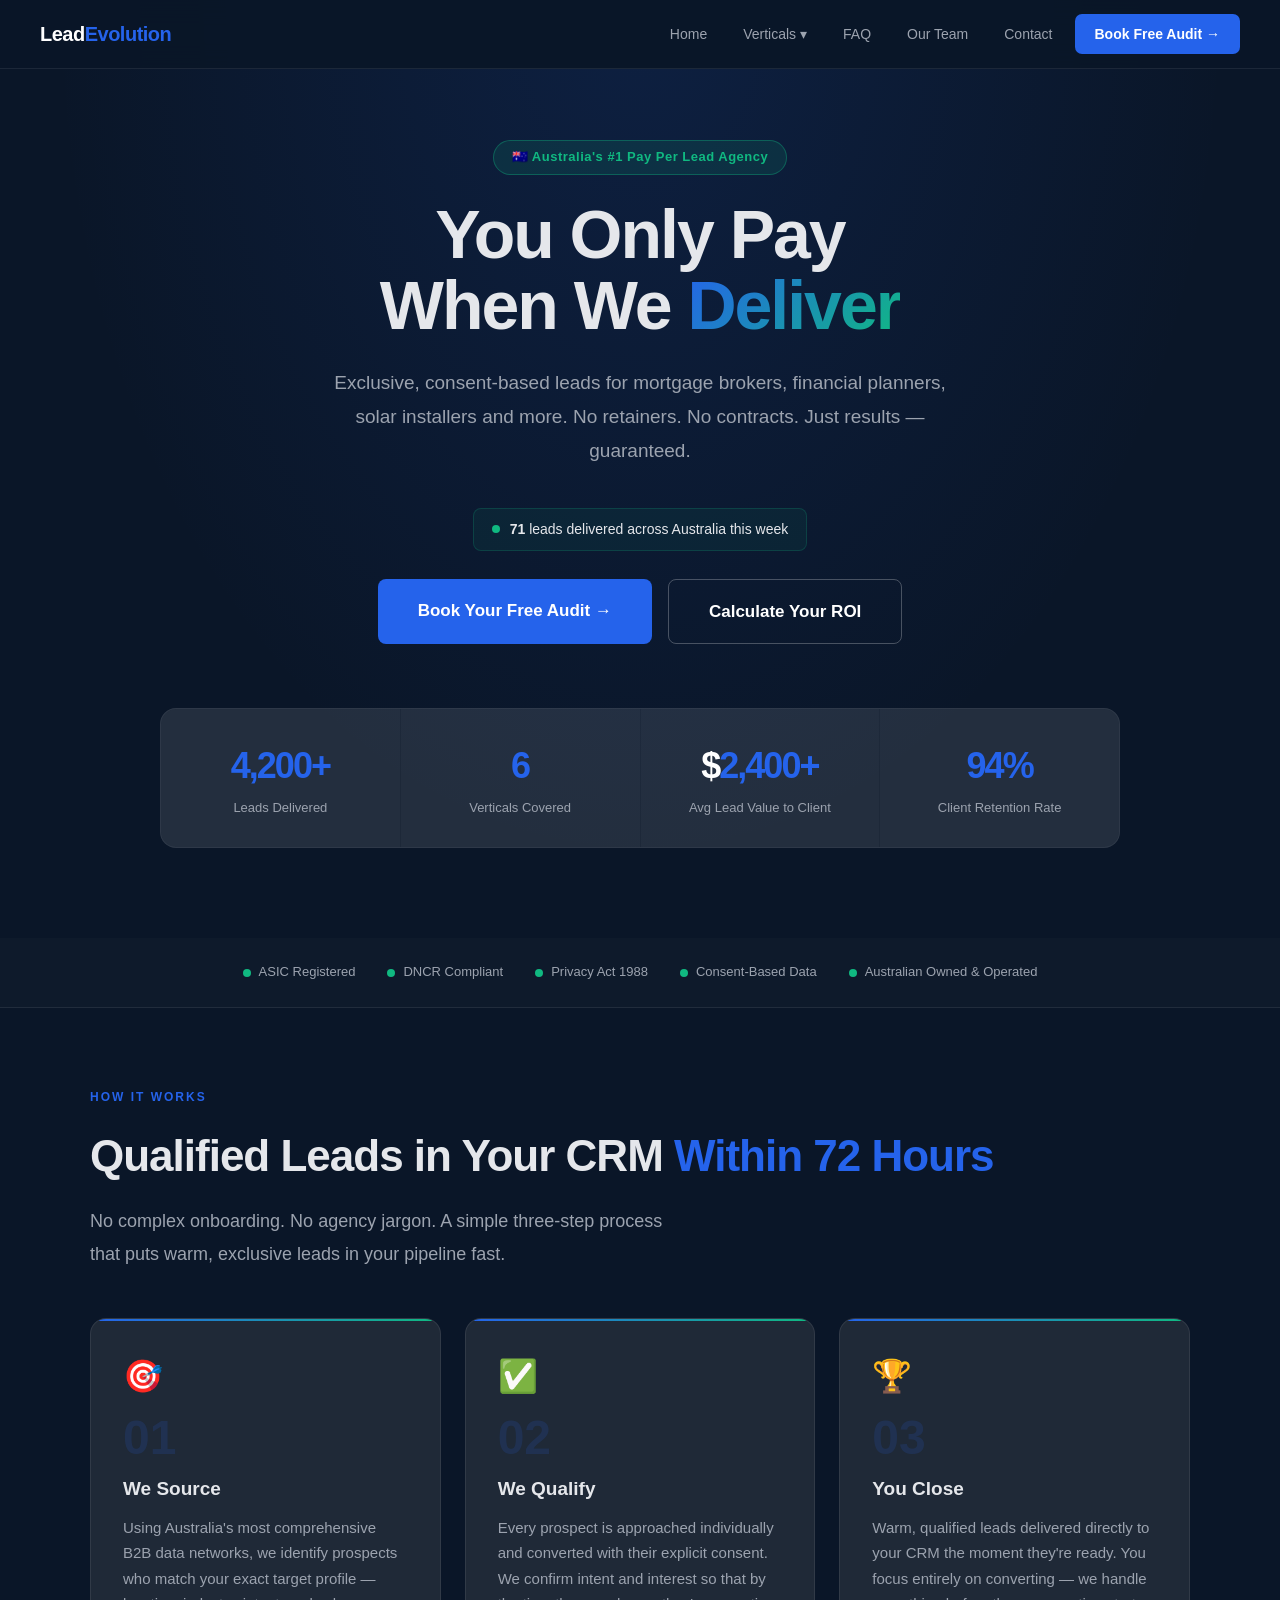
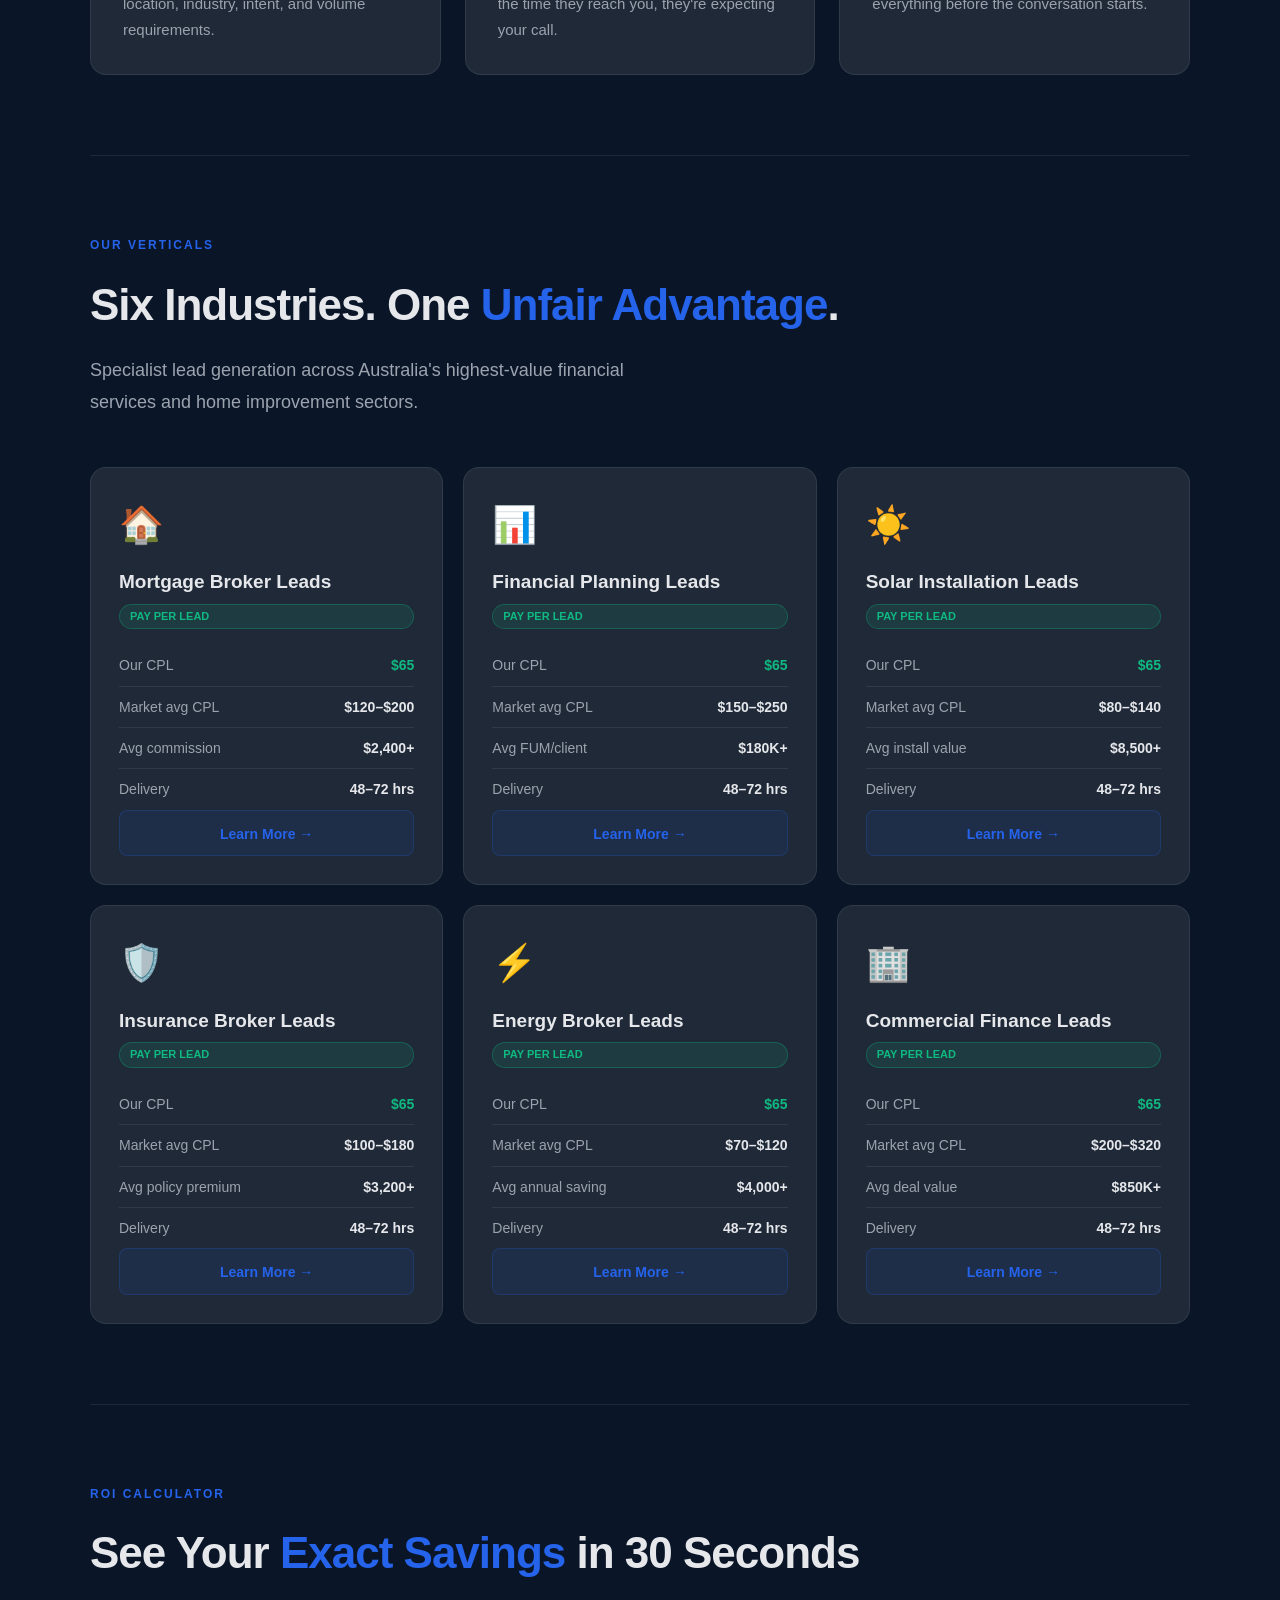
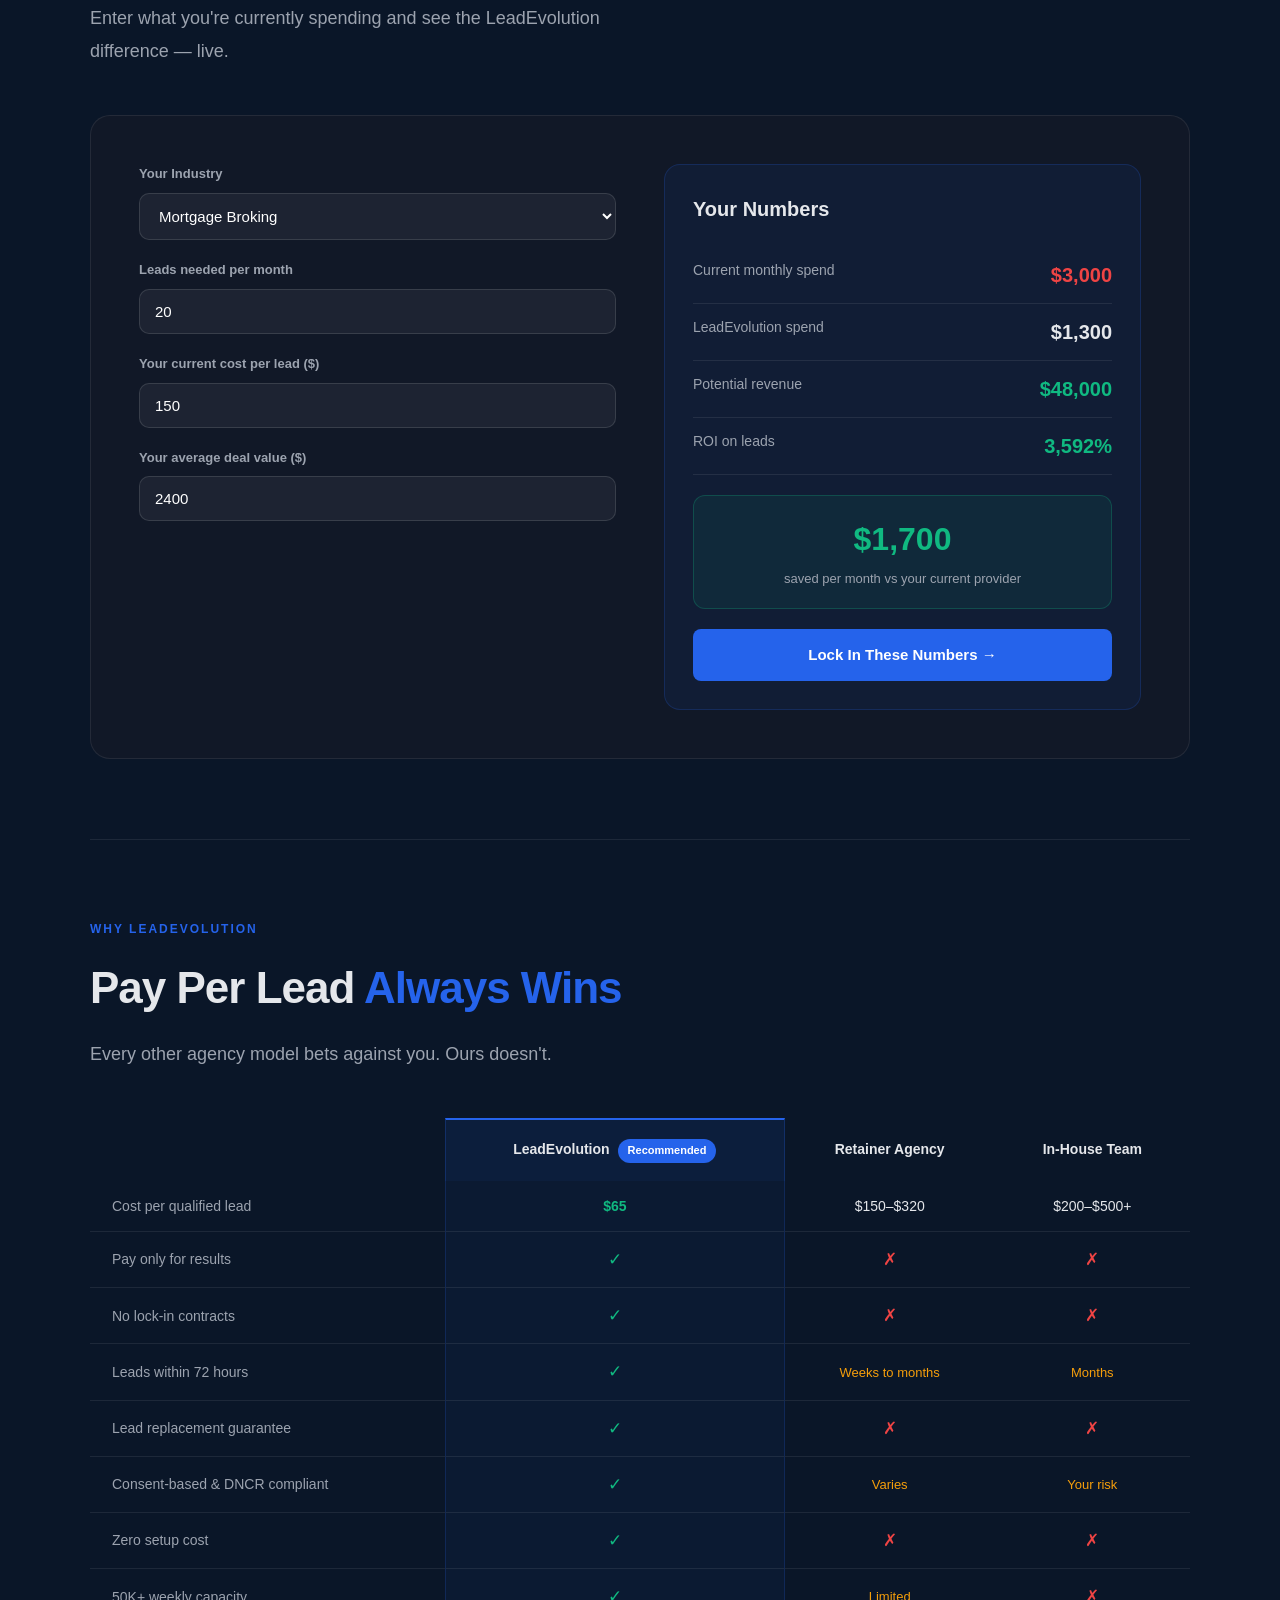
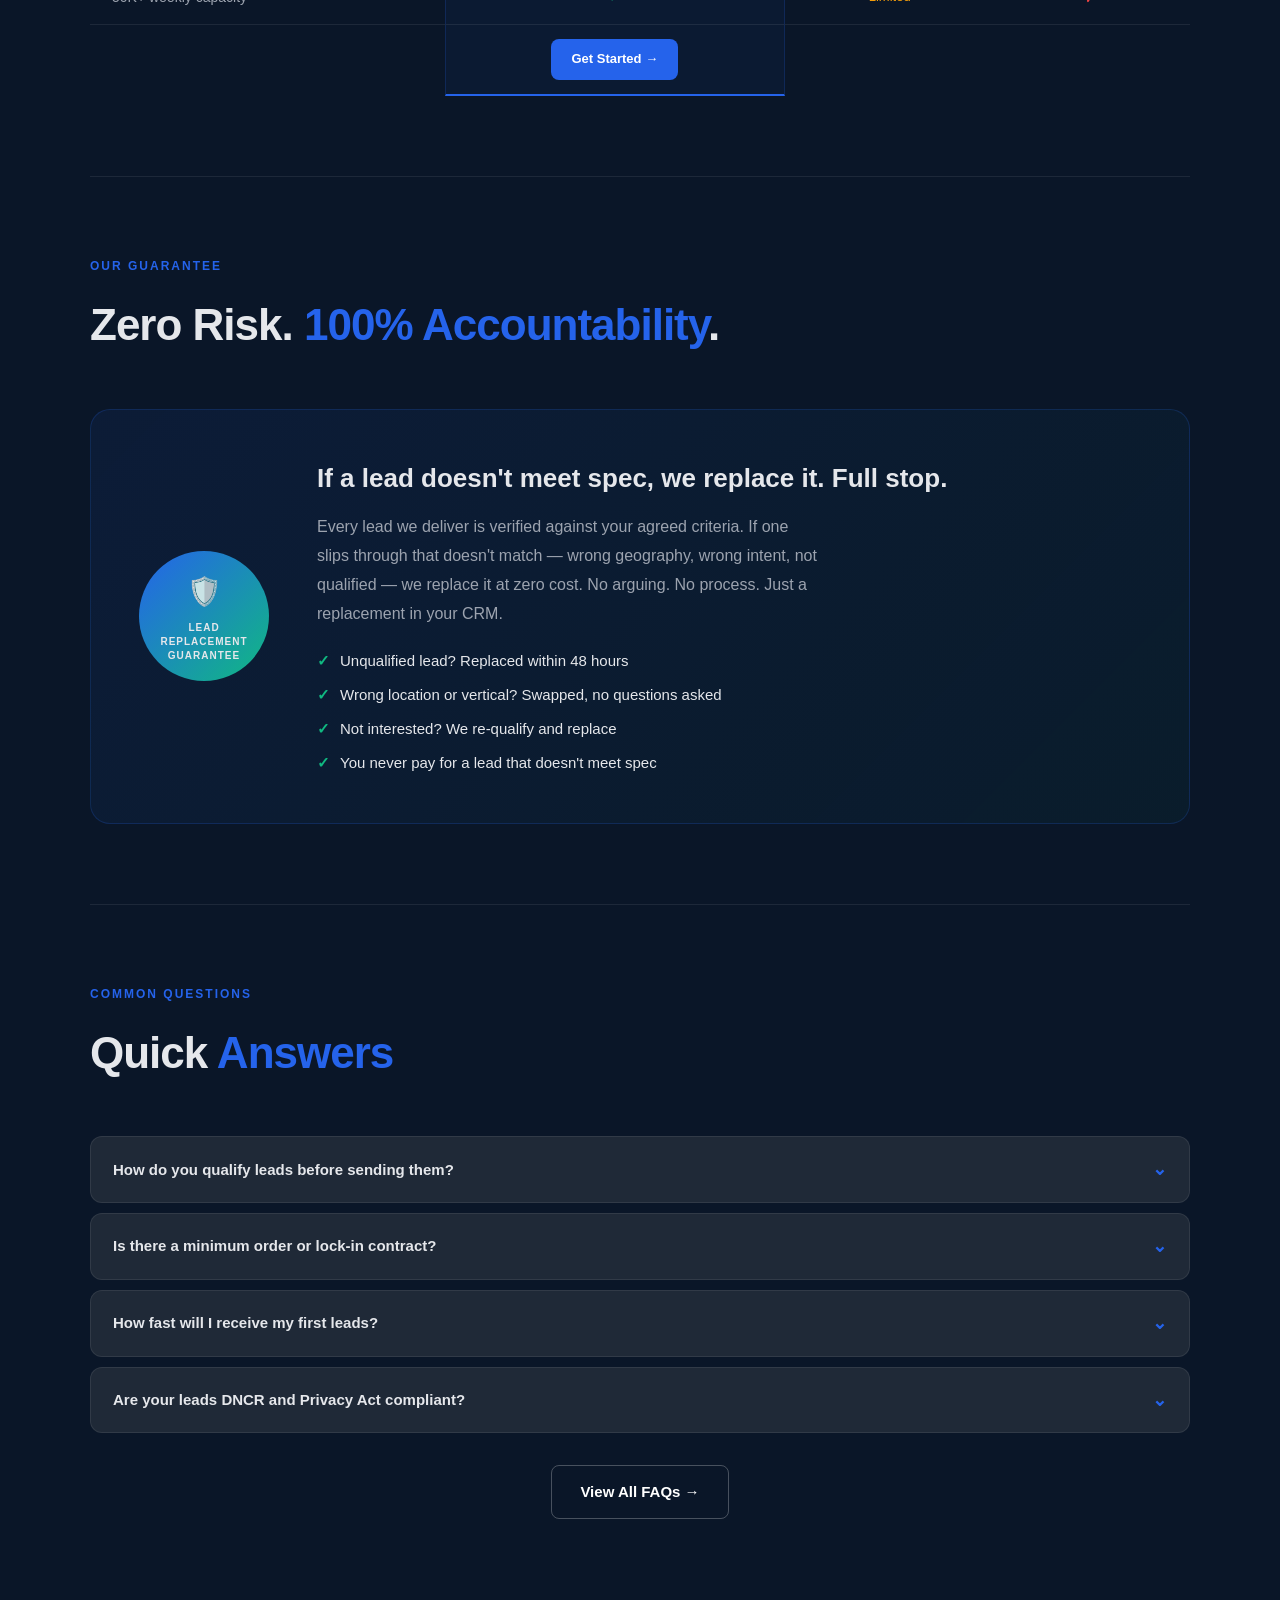
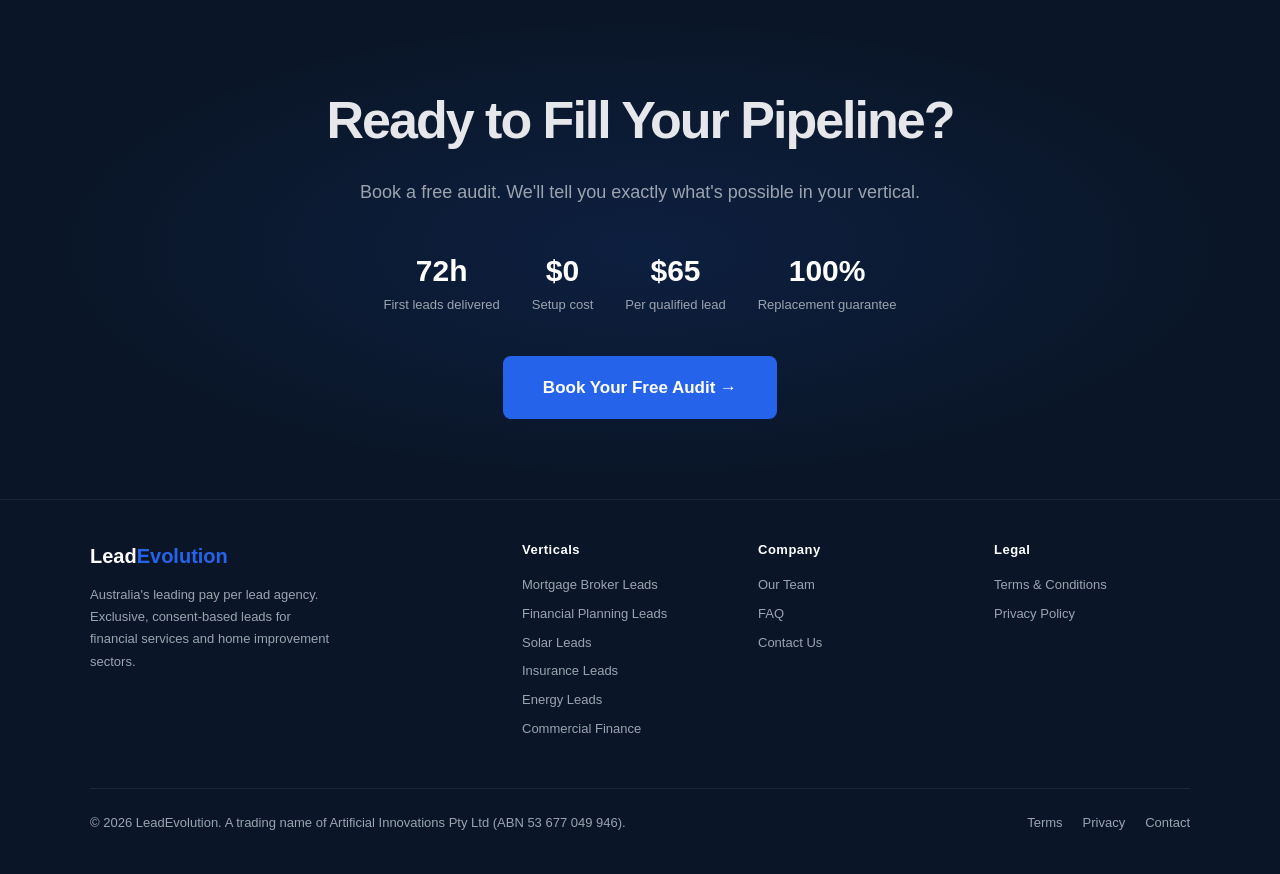
==== index.html @ 330cf231 "LeadEvolution V3 — multi-page SEO site with verticals, FAQ, team, contact" ====
<!DOCTYPE html>
<html lang="en">
<head>
<meta charset="UTF-8"><meta name="viewport" content="width=device-width,initial-scale=1">
<title>LeadEvolution | Australia's #1 Pay Per Lead Agency | Qualified Leads for Brokers & Advisers</title>
<meta name="description" content="LeadEvolution delivers exclusive, consent-based leads for mortgage brokers, financial planners, solar installers, insurance brokers and more. Pay per lead. No contracts. Australian owned.">
<link rel="stylesheet" href="styles.css">
</head>
<body>
<nav>
  <div class="nav-inner">
    <a href="index.html" class="nav-logo">Lead<span>Evolution</span></a>
    <div class="nav-links">
      <a href="index.html" class="nav-link">Home</a>
      <div class="dropdown">
        <span class="nav-link">Verticals ▾</span>
        <div class="dropdown-menu">
          <a href="verticals/mortgage-broker-leads.html" class="dropdown-item">🏠 Mortgage Broker Leads</a>
          <a href="verticals/financial-planning-leads.html" class="dropdown-item">📊 Financial Planning Leads</a>
          <a href="verticals/solar-leads.html" class="dropdown-item">☀️ Solar Installation Leads</a>
          <a href="verticals/insurance-leads.html" class="dropdown-item">🛡️ Insurance Broker Leads</a>
          <a href="verticals/energy-leads.html" class="dropdown-item">⚡ Energy Broker Leads</a>
          <a href="verticals/commercial-finance-leads.html" class="dropdown-item">🏢 Commercial Finance Leads</a>
        </div>
      </div>
      <a href="faq.html" class="nav-link">FAQ</a>
      <a href="team.html" class="nav-link">Our Team</a>
      <a href="contact.html" class="nav-link">Contact</a>
      <a href="https://calendly.com/jordan-leadevolution/30min" target="_blank" class="nav-link nav-cta">Book Free Audit →</a>
    </div>
    <div class="hamburger" id="hamburger"><span></span><span></span><span></span></div>
  </div>
</nav>
<div class="mobile-menu" id="mobile-menu">
  <a href="index.html" class="mobile-link">Home</a>
  <a href="verticals/mortgage-broker-leads.html" class="mobile-link">🏠 Mortgage Broker Leads</a>
  <a href="verticals/financial-planning-leads.html" class="mobile-link">📊 Financial Planning Leads</a>
  <a href="verticals/solar-leads.html" class="mobile-link">☀️ Solar Leads</a>
  <a href="verticals/insurance-leads.html" class="mobile-link">🛡️ Insurance Leads</a>
  <a href="verticals/energy-leads.html" class="mobile-link">⚡ Energy Leads</a>
  <a href="verticals/commercial-finance-leads.html" class="mobile-link">🏢 Commercial Finance Leads</a>
  <a href="faq.html" class="mobile-link">FAQ</a>
  <a href="team.html" class="mobile-link">Our Team</a>
  <a href="contact.html" class="mobile-link">Contact</a>
  <a href="https://calendly.com/jordan-leadevolution/30min" target="_blank" class="mobile-cta">Book Free Audit →</a>
</div>

<!-- HERO -->
<section class="hero">
  <div class="hero-badge">🇦🇺 Australia's #1 Pay Per Lead Agency</div>
  <h1 class="fade-up d1">You Only Pay<br>When We <em>Deliver</em></h1>
  <p class="hero-sub fade-up d2">Exclusive, consent-based leads for mortgage brokers, financial planners, solar installers and more. No retainers. No contracts. Just results — guaranteed.</p>
  <div class="ticker fade-up d3"><span class="live-dot"></span><span><strong id="ticker-n">47</strong> leads delivered across Australia this week</span></div>
  <div class="hero-btns fade-up d3">
    <a href="https://calendly.com/jordan-leadevolution/30min" target="_blank" class="btn btn-primary btn-lg">Book Your Free Audit →</a>
    <a href="#calculator" class="btn btn-outline btn-lg">Calculate Your ROI</a>
  </div>
  <div class="stats-grid fade-up d4">
    <div class="stat"><span class="stat-n"><span id="c1">0</span></span><div class="stat-l">Leads Delivered</div></div>
    <div class="stat"><span class="stat-n"><span id="c2">0</span></span><div class="stat-l">Verticals Covered</div></div>
    <div class="stat"><span class="stat-n">$<span id="c3">0</span></span><div class="stat-l">Avg Lead Value to Client</div></div>
    <div class="stat"><span class="stat-n"><span id="c4">0</span></span><div class="stat-l">Client Retention Rate</div></div>
  </div>
</section>

<!-- TRUST -->
<div class="trust">
  <div class="trust-inner">
    <div class="badge"><span class="dot"></span>ASIC Registered</div>
    <div class="badge"><span class="dot"></span>DNCR Compliant</div>
    <div class="badge"><span class="dot"></span>Privacy Act 1988</div>
    <div class="badge"><span class="dot"></span>Consent-Based Data</div>
    <div class="badge"><span class="dot"></span>Australian Owned & Operated</div>
  </div>
</div>

<!-- HOW IT WORKS -->
<div class="section">
  <div class="section-inner">
    <div class="section-label">How It Works</div>
    <h2>Qualified Leads in Your CRM <em>Within 72 Hours</em></h2>
    <p class="lead">No complex onboarding. No agency jargon. A simple three-step process that puts warm, exclusive leads in your pipeline fast.</p>
    <div class="steps">
      <div class="step"><div class="step-icon">🎯</div><div class="step-num">01</div><h3>We Source</h3><p>Using Australia's most comprehensive B2B data networks, we identify prospects who match your exact target profile — location, industry, intent, and volume requirements.</p></div>
      <div class="step"><div class="step-icon">✅</div><div class="step-num">02</div><h3>We Qualify</h3><p>Every prospect is approached individually and converted with their explicit consent. We confirm intent and interest so that by the time they reach you, they're expecting your call.</p></div>
      <div class="step"><div class="step-icon">🏆</div><div class="step-num">03</div><h3>You Close</h3><p>Warm, qualified leads delivered directly to your CRM the moment they're ready. You focus entirely on converting — we handle everything before the conversation starts.</p></div>
    </div>
  </div>
</div>

<div class="divider"></div>

<!-- VERTICALS -->
<div class="section">
  <div class="section-inner">
    <div class="section-label">Our Verticals</div>
    <h2>Six Industries. One <em>Unfair Advantage</em>.</h2>
    <p class="lead">Specialist lead generation across Australia's highest-value financial services and home improvement sectors.</p>
    <div class="vertical-grid">
      <div class="vert-card">
        <div class="vert-icon">🏠</div>
        <h3>Mortgage Broker Leads</h3>
        <span class="ppl">PAY PER LEAD</span>
        <div class="vert-stat"><span class="lbl">Our CPL</span><span class="val g">$65</span></div>
        <div class="vert-stat"><span class="lbl">Market avg CPL</span><span class="val">$120–$200</span></div>
        <div class="vert-stat"><span class="lbl">Avg commission</span><span class="val">$2,400+</span></div>
        <div class="vert-stat"><span class="lbl">Delivery</span><span class="val">48–72 hrs</span></div>
        <a href="verticals/mortgage-broker-leads.html" class="vert-link">Learn More →</a>
      </div>
      <div class="vert-card">
        <div class="vert-icon">📊</div>
        <h3>Financial Planning Leads</h3>
        <span class="ppl">PAY PER LEAD</span>
        <div class="vert-stat"><span class="lbl">Our CPL</span><span class="val g">$65</span></div>
        <div class="vert-stat"><span class="lbl">Market avg CPL</span><span class="val">$150–$250</span></div>
        <div class="vert-stat"><span class="lbl">Avg FUM/client</span><span class="val">$180K+</span></div>
        <div class="vert-stat"><span class="lbl">Delivery</span><span class="val">48–72 hrs</span></div>
        <a href="verticals/financial-planning-leads.html" class="vert-link">Learn More →</a>
      </div>
      <div class="vert-card">
        <div class="vert-icon">☀️</div>
        <h3>Solar Installation Leads</h3>
        <span class="ppl">PAY PER LEAD</span>
        <div class="vert-stat"><span class="lbl">Our CPL</span><span class="val g">$65</span></div>
        <div class="vert-stat"><span class="lbl">Market avg CPL</span><span class="val">$80–$140</span></div>
        <div class="vert-stat"><span class="lbl">Avg install value</span><span class="val">$8,500+</span></div>
        <div class="vert-stat"><span class="lbl">Delivery</span><span class="val">48–72 hrs</span></div>
        <a href="verticals/solar-leads.html" class="vert-link">Learn More →</a>
      </div>
      <div class="vert-card">
        <div class="vert-icon">🛡️</div>
        <h3>Insurance Broker Leads</h3>
        <span class="ppl">PAY PER LEAD</span>
        <div class="vert-stat"><span class="lbl">Our CPL</span><span class="val g">$65</span></div>
        <div class="vert-stat"><span class="lbl">Market avg CPL</span><span class="val">$100–$180</span></div>
        <div class="vert-stat"><span class="lbl">Avg policy premium</span><span class="val">$3,200+</span></div>
        <div class="vert-stat"><span class="lbl">Delivery</span><span class="val">48–72 hrs</span></div>
        <a href="verticals/insurance-leads.html" class="vert-link">Learn More →</a>
      </div>
      <div class="vert-card">
        <div class="vert-icon">⚡</div>
        <h3>Energy Broker Leads</h3>
        <span class="ppl">PAY PER LEAD</span>
        <div class="vert-stat"><span class="lbl">Our CPL</span><span class="val g">$65</span></div>
        <div class="vert-stat"><span class="lbl">Market avg CPL</span><span class="val">$70–$120</span></div>
        <div class="vert-stat"><span class="lbl">Avg annual saving</span><span class="val">$4,000+</span></div>
        <div class="vert-stat"><span class="lbl">Delivery</span><span class="val">48–72 hrs</span></div>
        <a href="verticals/energy-leads.html" class="vert-link">Learn More →</a>
      </div>
      <div class="vert-card">
        <div class="vert-icon">🏢</div>
        <h3>Commercial Finance Leads</h3>
        <span class="ppl">PAY PER LEAD</span>
        <div class="vert-stat"><span class="lbl">Our CPL</span><span class="val g">$65</span></div>
        <div class="vert-stat"><span class="lbl">Market avg CPL</span><span class="val">$200–$320</span></div>
        <div class="vert-stat"><span class="lbl">Avg deal value</span><span class="val">$850K+</span></div>
        <div class="vert-stat"><span class="lbl">Delivery</span><span class="val">48–72 hrs</span></div>
        <a href="verticals/commercial-finance-leads.html" class="vert-link">Learn More →</a>
      </div>
    </div>
  </div>
</div>

<div class="divider"></div>

<!-- ROI CALCULATOR -->
<div class="section" id="calculator">
  <div class="section-inner">
    <div class="section-label">ROI Calculator</div>
    <h2>See Your <em>Exact Savings</em> in 30 Seconds</h2>
    <p class="lead">Enter what you're currently spending and see the LeadEvolution difference — live.</p>
    <div class="calc-box">
      <div class="calc-grid">
        <div>
          <label class="calc-label">Your Industry</label>
          <select class="calc-select" id="ci">
            <option value="mortgage">Mortgage Broking</option>
            <option value="financial">Financial Planning</option>
            <option value="solar">Solar Installation</option>
            <option value="insurance">Insurance</option>
            <option value="energy">Energy</option>
            <option value="commercial">Commercial Finance</option>
          </select>
          <label class="calc-label">Leads needed per month</label>
          <input class="calc-input" type="number" id="cl" value="20" min="1">
          <label class="calc-label">Your current cost per lead ($)</label>
          <input class="calc-input" type="number" id="cc" value="150" min="1">
          <label class="calc-label">Your average deal value ($)</label>
          <input class="calc-input" type="number" id="cd" value="2400" min="1">
        </div>
        <div class="calc-result-box">
          <h3>Your Numbers</h3>
          <div class="r-row"><span class="r-lbl">Current monthly spend</span><span class="r-val r" id="rc">$3,000</span></div>
          <div class="r-row"><span class="r-lbl">LeadEvolution spend</span><span class="r-val" id="rl">$1,300</span></div>
          <div class="r-row"><span class="r-lbl">Potential revenue</span><span class="r-val g" id="rr">$48,000</span></div>
          <div class="r-row"><span class="r-lbl">ROI on leads</span><span class="r-val g" id="roi">3,592%</span></div>
          <div class="save-box"><span class="save-num" id="rs">$1,700</span><div class="save-lbl">saved per month vs your current provider</div></div>
          <a href="https://calendly.com/jordan-leadevolution/30min" target="_blank" class="btn btn-primary" style="display:block;text-align:center;margin-top:20px">Lock In These Numbers →</a>
        </div>
      </div>
    </div>
  </div>
</div>

<div class="divider"></div>

<!-- COMPARISON -->
<div class="section">
  <div class="section-inner">
    <div class="section-label">Why LeadEvolution</div>
    <h2>Pay Per Lead <em>Always Wins</em></h2>
    <p class="lead">Every other agency model bets against you. Ours doesn't.</p>
    <div class="comp-wrap">
      <table class="comp-table">
        <thead>
          <tr>
            <th></th>
            <th class="hi">LeadEvolution<span class="rec">Recommended</span></th>
            <th>Retainer Agency</th>
            <th>In-House Team</th>
          </tr>
        </thead>
        <tbody>
          <tr><td>Cost per qualified lead</td><td class="hi"><strong style="color:var(--green)">$65</strong></td><td>$150–$320</td><td>$200–$500+</td></tr>
          <tr><td>Pay only for results</td><td class="hi"><span class="ck">✓</span></td><td><span class="cx">✗</span></td><td><span class="cx">✗</span></td></tr>
          <tr><td>No lock-in contracts</td><td class="hi"><span class="ck">✓</span></td><td><span class="cx">✗</span></td><td><span class="cx">✗</span></td></tr>
          <tr><td>Leads within 72 hours</td><td class="hi"><span class="ck">✓</span></td><td><span class="cp">Weeks to months</span></td><td><span class="cp">Months</span></td></tr>
          <tr><td>Lead replacement guarantee</td><td class="hi"><span class="ck">✓</span></td><td><span class="cx">✗</span></td><td><span class="cx">✗</span></td></tr>
          <tr><td>Consent-based & DNCR compliant</td><td class="hi"><span class="ck">✓</span></td><td><span class="cp">Varies</span></td><td><span class="cp">Your risk</span></td></tr>
          <tr><td>Zero setup cost</td><td class="hi"><span class="ck">✓</span></td><td><span class="cx">✗</span></td><td><span class="cx">✗</span></td></tr>
          <tr><td>50K+ weekly capacity</td><td class="hi"><span class="ck">✓</span></td><td><span class="cp">Limited</span></td><td><span class="cx">✗</span></td></tr>
          <tr><td></td><td class="hi"><a href="https://calendly.com/jordan-leadevolution/30min" target="_blank" class="btn btn-primary" style="font-size:13px;padding:10px 20px">Get Started →</a></td><td></td><td></td></tr>
        </tbody>
      </table>
    </div>
  </div>
</div>

<div class="divider"></div>

<!-- GUARANTEE -->
<div class="section">
  <div class="section-inner">
    <div class="section-label">Our Guarantee</div>
    <h2>Zero Risk. <em>100% Accountability</em>.</h2>
    <div class="guarantee-box">
      <div class="seal"><div class="seal-icon">🛡️</div><div class="seal-text">Lead Replacement Guarantee</div></div>
      <div class="guarantee-content">
        <h3>If a lead doesn't meet spec, we replace it. Full stop.</h3>
        <p>Every lead we deliver is verified against your agreed criteria. If one slips through that doesn't match — wrong geography, wrong intent, not qualified — we replace it at zero cost. No arguing. No process. Just a replacement in your CRM.</p>
        <div class="g-points">
          <div class="g-point">Unqualified lead? Replaced within 48 hours</div>
          <div class="g-point">Wrong location or vertical? Swapped, no questions asked</div>
          <div class="g-point">Not interested? We re-qualify and replace</div>
          <div class="g-point">You never pay for a lead that doesn't meet spec</div>
        </div>
      </div>
    </div>
  </div>
</div>

<div class="divider"></div>

<!-- FAQ (teaser) -->
<div class="section">
  <div class="section-inner">
    <div class="section-label">Common Questions</div>
    <h2>Quick <em>Answers</em></h2>
    <div class="faq-list">
      <div class="faq-item"><div class="faq-q">How do you qualify leads before sending them?<span class="chevron">⌄</span></div><div class="faq-a"><p>Every lead is sourced from targeted data lists and converted with their explicit consent. We confirm interest and intent through a qualification process — so by the time a lead reaches you, they're expecting contact from a specialist in your field.</p></div></div>
      <div class="faq-item"><div class="faq-q">Is there a minimum order or lock-in contract?<span class="chevron">⌄</span></div><div class="faq-a"><p>No contracts, no lock-ins, no minimum commitments. You buy leads as you need them. Most clients start with a batch of 10–20 to validate quality, then scale up.</p></div></div>
      <div class="faq-item"><div class="faq-q">How fast will I receive my first leads?<span class="chevron">⌄</span></div><div class="faq-a"><p>Typically 48–72 hours after onboarding. Once your criteria are confirmed, leads start flowing immediately — no long runway.</p></div></div>
      <div class="faq-item"><div class="faq-q">Are your leads DNCR and Privacy Act compliant?<span class="chevron">⌄</span></div><div class="faq-a"><p>Yes. We operate under a DNCR Type B licence and all data is handled in compliance with the Privacy Act 1988. All leads are consent-based — prospects have explicitly agreed to be contacted.</p></div></div>
    </div>
    <div style="text-align:center;margin-top:32px"><a href="faq.html" class="btn btn-outline">View All FAQs →</a></div>
  </div>
</div>

<!-- FINAL CTA -->
<div class="final-cta">
  <h2>Ready to Fill Your Pipeline?</h2>
  <p>Book a free audit. We'll tell you exactly what's possible in your vertical.</p>
  <div class="mini-stats">
    <div class="mini-stat"><span class="n">72h</span><div class="l">First leads delivered</div></div>
    <div class="mini-stat"><span class="n">$0</span><div class="l">Setup cost</div></div>
    <div class="mini-stat"><span class="n">$65</span><div class="l">Per qualified lead</div></div>
    <div class="mini-stat"><span class="n">100%</span><div class="l">Replacement guarantee</div></div>
  </div>
  <a href="https://calendly.com/jordan-leadevolution/30min" target="_blank" class="btn btn-primary btn-lg">Book Your Free Audit →</a>
</div>

<footer>
  <div class="footer-inner">
    <div class="footer-top">
      <div><div class="footer-logo">Lead<span>Evolution</span></div><p class="footer-desc">Australia's leading pay per lead agency. Exclusive, consent-based leads for financial services and home improvement sectors.</p></div>
      <div class="footer-col"><h4>Verticals</h4><a href="verticals/mortgage-broker-leads.html">Mortgage Broker Leads</a><a href="verticals/financial-planning-leads.html">Financial Planning Leads</a><a href="verticals/solar-leads.html">Solar Leads</a><a href="verticals/insurance-leads.html">Insurance Leads</a><a href="verticals/energy-leads.html">Energy Leads</a><a href="verticals/commercial-finance-leads.html">Commercial Finance</a></div>
      <div class="footer-col"><h4>Company</h4><a href="team.html">Our Team</a><a href="faq.html">FAQ</a><a href="contact.html">Contact Us</a></div>
      <div class="footer-col"><h4>Legal</h4><a href="terms.html">Terms & Conditions</a><a href="privacy.html">Privacy Policy</a></div>
    </div>
    <div class="footer-bottom">
      <p>© 2026 LeadEvolution. A trading name of Artificial Innovations Pty Ltd (ABN 53 677 049 946).</p>
      <div class="footer-links"><a href="terms.html">Terms</a><a href="privacy.html">Privacy</a><a href="contact.html">Contact</a></div>
    </div>
  </div>
</footer>
<script src="main.js"></script>
</body>
</html>
---- styles.css ----
:root {
  --navy: #0A1628;
  --blue: #2563EB;
  --blue-dark: #1d4ed8;
  --cream: #F2EFE9;
  --green: #10B981;
  --gold: #F59E0B;
  --dark2: #111827;
  --dark3: #1F2937;
  --text: #E5E7EB;
  --muted: #9CA3AF;
  --border: rgba(255,255,255,0.08);
}
*{margin:0;padding:0;box-sizing:border-box}
html{scroll-behavior:smooth}
body{background:var(--navy);color:var(--text);font-family:-apple-system,BlinkMacSystemFont,'Segoe UI',sans-serif;line-height:1.6}
a{color:inherit;text-decoration:none}
img{max-width:100%}

/* NAV */
nav{position:fixed;top:0;left:0;right:0;z-index:1000;background:rgba(10,22,40,0.96);backdrop-filter:blur(12px);border-bottom:1px solid var(--border);padding:0 32px}
.nav-inner{max-width:1200px;margin:0 auto;display:flex;align-items:center;justify-content:space-between;height:68px}
.nav-logo{font-weight:900;font-size:20px;letter-spacing:-0.5px;color:white}
.nav-logo span{color:var(--blue)}
.nav-links{display:flex;align-items:center;gap:8px}
.nav-link{padding:8px 14px;font-size:14px;font-weight:500;color:var(--muted);border-radius:6px;transition:all 0.2s;cursor:pointer;background:none;border:none;position:relative}
.nav-link:hover{color:white;background:rgba(255,255,255,0.05)}
.dropdown{position:relative}
.dropdown-menu{display:none;position:absolute;top:100%;left:0;background:var(--dark2);border:1px solid var(--border);border-radius:12px;padding:8px;min-width:220px;box-shadow:0 20px 40px rgba(0,0,0,0.4)}
.dropdown:hover .dropdown-menu{display:block}
.dropdown-item{display:block;padding:10px 14px;font-size:14px;color:var(--muted);border-radius:8px;transition:all 0.2s;white-space:nowrap}
.dropdown-item:hover{color:white;background:rgba(255,255,255,0.05)}
.nav-cta{background:var(--blue);color:white!important;padding:9px 20px!important;border-radius:7px;font-weight:600!important;transition:all 0.2s}
.nav-cta:hover{background:var(--blue-dark)!important;transform:translateY(-1px)}
.hamburger{display:none;flex-direction:column;gap:5px;cursor:pointer;padding:8px}
.hamburger span{width:22px;height:2px;background:white;border-radius:2px;transition:all 0.3s}
.mobile-menu{display:none;position:fixed;top:68px;left:0;right:0;background:var(--dark2);border-bottom:1px solid var(--border);padding:16px;z-index:999}
.mobile-menu.open{display:block}
.mobile-link{display:block;padding:12px 16px;font-size:15px;color:var(--muted);border-radius:8px;transition:all 0.2s}
.mobile-link:hover{color:white;background:rgba(255,255,255,0.05)}
.mobile-cta{display:block;margin:12px 0 0;background:var(--blue);color:white;text-align:center;padding:13px;border-radius:8px;font-weight:700}

/* BUTTONS */
.btn{display:inline-block;padding:14px 28px;border-radius:8px;font-weight:700;font-size:15px;cursor:pointer;border:none;transition:all 0.2s;text-align:center}
.btn-primary{background:var(--blue);color:white}
.btn-primary:hover{background:var(--blue-dark);transform:translateY(-2px);box-shadow:0 8px 24px rgba(37,99,235,0.4)}
.btn-outline{background:transparent;color:white;border:1px solid rgba(255,255,255,0.25)}
.btn-outline:hover{border-color:rgba(255,255,255,0.5);background:rgba(255,255,255,0.05)}
.btn-lg{padding:18px 40px;font-size:17px}

/* HERO */
.hero{padding:140px 24px 90px;text-align:center;background:radial-gradient(ellipse at top,rgba(37,99,235,0.13) 0%,transparent 65%)}
.hero-badge{display:inline-block;background:rgba(16,185,129,0.12);border:1px solid rgba(16,185,129,0.35);color:var(--green);padding:6px 18px;border-radius:999px;font-size:13px;font-weight:600;margin-bottom:24px;letter-spacing:.5px}
.hero h1{font-size:clamp(36px,6vw,68px);font-weight:900;line-height:1.05;margin-bottom:24px;letter-spacing:-2px}
.hero h1 em{font-style:normal;background:linear-gradient(135deg,#2563EB,#10B981);-webkit-background-clip:text;-webkit-text-fill-color:transparent}
.hero-sub{font-size:clamp(16px,2vw,19px);color:var(--muted);max-width:620px;margin:0 auto 40px;line-height:1.8}
.hero-btns{display:flex;gap:16px;justify-content:center;flex-wrap:wrap;margin-bottom:64px}

/* STATS */
.stats-grid{display:grid;grid-template-columns:repeat(4,1fr);gap:1px;background:var(--border);border-radius:16px;overflow:hidden;border:1px solid var(--border);max-width:960px;margin:0 auto}
.stat{background:rgba(255,255,255,0.03);padding:28px 20px;text-align:center}
.stat-n{font-size:36px;font-weight:900;color:white;letter-spacing:-2px;display:block}
.stat-n span{color:var(--blue)}
.stat-l{font-size:13px;color:var(--muted);margin-top:4px}

/* TRUST */
.trust{padding:24px 24px;border-bottom:1px solid var(--border);background:rgba(255,255,255,0.015)}
.trust-inner{max-width:1100px;margin:0 auto;display:flex;gap:32px;justify-content:center;flex-wrap:wrap;align-items:center}
.badge{display:flex;align-items:center;gap:8px;color:var(--muted);font-size:13px;font-weight:500}
.dot{width:8px;height:8px;background:var(--green);border-radius:50%;flex-shrink:0}

/* SECTIONS */
.section{padding:80px 24px}
.section-inner{max-width:1100px;margin:0 auto}
.section-label{color:var(--blue);font-size:12px;font-weight:700;letter-spacing:2px;text-transform:uppercase;margin-bottom:14px}
.section h2{font-size:clamp(28px,4vw,44px);font-weight:800;letter-spacing:-1px;margin-bottom:14px}
.section h2 em{font-style:normal;color:var(--blue)}
.section .lead{color:var(--muted);font-size:18px;max-width:580px;line-height:1.8}
.divider{height:1px;background:var(--border);max-width:1100px;margin:0 auto}

/* CARDS */
.card-grid{display:grid;gap:20px;margin-top:48px}
.card-grid-2{grid-template-columns:repeat(2,1fr)}
.card-grid-3{grid-template-columns:repeat(3,1fr)}
.card{background:var(--dark3);border:1px solid var(--border);border-radius:16px;padding:32px;transition:all 0.3s}
.card:hover{border-color:rgba(37,99,235,0.4);transform:translateY(-4px);box-shadow:0 20px 40px rgba(0,0,0,0.3)}

/* STEPS */
.steps{display:grid;grid-template-columns:repeat(3,1fr);gap:24px;margin-top:48px}
.step{background:var(--dark3);border:1px solid var(--border);border-radius:16px;padding:32px;position:relative;overflow:hidden;transition:all 0.3s}
.step::before{content:'';position:absolute;top:0;left:0;right:0;height:2px;background:linear-gradient(90deg,var(--blue),var(--green))}
.step:hover{border-color:rgba(37,99,235,0.4);transform:translateY(-4px)}
.step-icon{font-size:32px;margin-bottom:12px}
.step-num{font-size:48px;font-weight:900;color:rgba(37,99,235,0.15);margin-bottom:12px;line-height:1}
.step h3{font-size:19px;font-weight:700;margin-bottom:10px}
.step p{color:var(--muted);font-size:15px;line-height:1.7}

/* VERTICAL CARDS */
.vertical-grid{display:grid;grid-template-columns:repeat(3,1fr);gap:20px;margin-top:48px}
.vert-card{background:var(--dark3);border:1px solid var(--border);border-radius:16px;padding:28px;transition:all 0.3s;display:flex;flex-direction:column}
.vert-card:hover{border-color:rgba(37,99,235,0.4);transform:translateY(-4px);box-shadow:0 20px 40px rgba(0,0,0,0.25)}
.vert-icon{font-size:36px;margin-bottom:14px}
.vert-card h3{font-size:19px;font-weight:700;margin-bottom:6px}
.ppl{display:inline-block;background:rgba(16,185,129,0.12);border:1px solid rgba(16,185,129,0.3);color:var(--green);font-size:11px;font-weight:700;padding:3px 10px;border-radius:999px;margin-bottom:16px}
.vert-stat{display:flex;justify-content:space-between;padding:9px 0;border-bottom:1px solid var(--border);font-size:14px}
.vert-stat:last-of-type{border-bottom:none}
.vert-stat .lbl{color:var(--muted)}
.vert-stat .val{font-weight:700}
.vert-stat .val.g{color:var(--green)}
.vert-link{display:block;text-align:center;background:rgba(37,99,235,0.1);border:1px solid rgba(37,99,235,0.2);color:var(--blue);padding:10px;border-radius:8px;margin-top:auto;padding-top:12px;font-size:14px;font-weight:600;transition:all 0.2s}
.vert-link:hover{background:rgba(37,99,235,0.2)}

/* COMPARISON */
.comp-wrap{margin-top:48px;overflow-x:auto}
.comp-table{width:100%;border-collapse:separate;border-spacing:0}
.comp-table th{padding:18px 22px;font-size:14px;font-weight:700;text-align:center}
.comp-table th:first-child{text-align:left}
.comp-table th.hi{background:rgba(37,99,235,0.1);border-top:2px solid var(--blue);border-left:1px solid rgba(37,99,235,0.25);border-right:1px solid rgba(37,99,235,0.25)}
.comp-table th.hi .rec{display:inline-block;background:var(--blue);color:white;padding:3px 10px;border-radius:999px;font-size:11px;margin-left:8px}
.comp-table td{padding:14px 22px;border-bottom:1px solid var(--border);font-size:14px;text-align:center}
.comp-table td:first-child{text-align:left;color:var(--muted)}
.comp-table td.hi{background:rgba(37,99,235,0.05);border-left:1px solid rgba(37,99,235,0.2);border-right:1px solid rgba(37,99,235,0.2)}
.comp-table tr:last-child td{border-bottom:none}
.comp-table tr:last-child td.hi{border-bottom:2px solid var(--blue)}
.ck{color:var(--green);font-size:17px}
.cx{color:#EF4444;font-size:17px}
.cp{color:var(--gold);font-size:13px}

/* GUARANTEE */
.guarantee-box{background:linear-gradient(135deg,rgba(37,99,235,0.08),rgba(16,185,129,0.04));border:1px solid rgba(37,99,235,0.2);border-radius:20px;padding:48px;display:flex;align-items:center;gap:48px;margin-top:48px}
.seal{flex-shrink:0;width:130px;height:130px;border-radius:50%;background:linear-gradient(135deg,var(--blue),var(--green));display:flex;flex-direction:column;align-items:center;justify-content:center;text-align:center;padding:16px}
.seal-icon{font-size:28px;margin-bottom:6px}
.seal-text{font-size:10px;font-weight:800;letter-spacing:1px;text-transform:uppercase;line-height:1.4}
.guarantee-content h3{font-size:26px;font-weight:800;margin-bottom:14px}
.guarantee-content p{color:var(--muted);font-size:16px;line-height:1.8;max-width:500px}
.g-points{margin-top:20px;display:flex;flex-direction:column;gap:10px}
.g-point{display:flex;align-items:center;gap:10px;font-size:15px;font-weight:500}
.g-point::before{content:'✓';color:var(--green);font-weight:800;flex-shrink:0}

/* FAQ */
.faq-list{display:flex;flex-direction:column;gap:10px;margin-top:48px}
.faq-item{background:var(--dark3);border:1px solid var(--border);border-radius:12px;overflow:hidden}
.faq-q{padding:18px 22px;font-size:15px;font-weight:600;cursor:pointer;display:flex;justify-content:space-between;align-items:center;transition:background 0.2s}
.faq-q:hover{background:rgba(255,255,255,0.03)}
.chevron{color:var(--blue);font-size:18px;transition:transform 0.3s;flex-shrink:0;margin-left:16px}
.faq-item.open .chevron{transform:rotate(180deg)}
.faq-a{max-height:0;overflow:hidden;transition:max-height 0.35s ease}
.faq-item.open .faq-a{max-height:500px}
.faq-a p{padding:0 22px 18px;color:var(--muted);font-size:15px;line-height:1.8;border-top:1px solid var(--border);padding-top:16px}

/* ROI CALC */
.calc-box{background:var(--dark2);border:1px solid var(--border);border-radius:20px;padding:48px;margin-top:48px}
.calc-grid{display:grid;grid-template-columns:1fr 1fr;gap:48px;align-items:start}
.calc-label{display:block;font-size:13px;font-weight:600;margin-bottom:8px;color:var(--muted)}
.calc-input,.calc-select{width:100%;background:rgba(255,255,255,0.05);border:1px solid rgba(255,255,255,0.12);color:white;padding:13px 15px;border-radius:10px;font-size:15px;margin-bottom:20px;transition:all 0.2s}
.calc-input:focus,.calc-select:focus{outline:none;border-color:var(--blue);background:rgba(37,99,235,0.05)}
.calc-select option{background:var(--dark2)}
.calc-result-box{background:rgba(37,99,235,0.07);border:1px solid rgba(37,99,235,0.2);border-radius:16px;padding:28px}
.calc-result-box h3{font-size:20px;font-weight:800;margin-bottom:22px}
.r-row{display:flex;justify-content:space-between;padding:12px 0;border-bottom:1px solid var(--border);font-size:14px}
.r-row:last-of-type{border-bottom:none}
.r-lbl{color:var(--muted)}
.r-val{font-size:20px;font-weight:800}
.r-val.g{color:var(--green)}
.r-val.r{color:#EF4444}
.save-box{background:rgba(16,185,129,0.08);border:1px solid rgba(16,185,129,0.25);border-radius:12px;padding:18px;text-align:center;margin-top:20px}
.save-box .save-num{font-size:32px;font-weight:900;color:var(--green);display:block}
.save-box .save-lbl{font-size:13px;color:var(--muted);margin-top:4px}

/* CONTACT FORM */
.form-grid{display:grid;grid-template-columns:1fr 1fr;gap:20px}
.form-field{display:flex;flex-direction:column;gap:8px}
.form-field label{font-size:13px;font-weight:600;color:var(--muted)}
.form-field input,.form-field select,.form-field textarea{background:rgba(255,255,255,0.05);border:1px solid rgba(255,255,255,0.12);color:white;padding:13px 15px;border-radius:10px;font-size:15px;font-family:inherit;transition:all 0.2s}
.form-field input:focus,.form-field select:focus,.form-field textarea:focus{outline:none;border-color:var(--blue);background:rgba(37,99,235,0.05)}
.form-field textarea{resize:vertical;min-height:120px}
.form-field select option{background:var(--dark2)}
.form-full{grid-column:1/-1}
.form-wrap{background:var(--dark2);border:1px solid var(--border);border-radius:20px;padding:48px;margin-top:48px}
.form-success{display:none;text-align:center;padding:40px}
.form-success h3{font-size:24px;font-weight:800;margin-bottom:12px;color:var(--green)}

/* TEAM */
.team-wrap{margin-top:56px}
.team-bio{display:grid;grid-template-columns:340px 1fr;gap:56px;align-items:start}
.team-photo-wrap{position:sticky;top:90px}
.team-photo{width:280px;height:280px;border-radius:50%;object-fit:cover;border:3px solid rgba(37,99,235,0.4);display:block;margin:0 auto}
.team-name{font-size:26px;font-weight:800;margin-top:20px;text-align:center}
.team-title{color:var(--blue);font-size:15px;font-weight:600;text-align:center;margin-top:4px}
.team-socials{display:flex;justify-content:center;gap:12px;margin-top:16px}
.social-btn{background:rgba(255,255,255,0.06);border:1px solid var(--border);border-radius:8px;padding:8px 16px;font-size:13px;color:var(--muted);transition:all 0.2s}
.social-btn:hover{color:white;border-color:rgba(255,255,255,0.25)}
.team-content h2{font-size:clamp(26px,3.5vw,38px);font-weight:800;letter-spacing:-1px;margin-bottom:24px}
.team-content p{color:var(--muted);font-size:16px;line-height:1.9;margin-bottom:18px}
.team-stats{display:grid;grid-template-columns:repeat(3,1fr);gap:16px;margin:32px 0}
.team-stat{background:var(--dark3);border:1px solid var(--border);border-radius:12px;padding:20px;text-align:center}
.team-stat .n{font-size:28px;font-weight:900;color:var(--blue);display:block}
.team-stat .l{font-size:12px;color:var(--muted);margin-top:4px}
.pillars{display:grid;grid-template-columns:repeat(2,1fr);gap:14px;margin-top:24px}
.pillar-tag{background:rgba(37,99,235,0.08);border:1px solid rgba(37,99,235,0.18);border-radius:8px;padding:12px 16px;font-size:14px;font-weight:500;color:var(--text)}

/* VERTICAL PAGE */
.page-hero{padding:140px 24px 80px;background:radial-gradient(ellipse at top,rgba(37,99,235,0.12) 0%,transparent 60%)}
.page-hero-inner{max-width:1100px;margin:0 auto}
.page-hero-label{color:var(--green);font-size:13px;font-weight:700;letter-spacing:1px;text-transform:uppercase;margin-bottom:16px}
.page-hero h1{font-size:clamp(32px,5vw,58px);font-weight:900;letter-spacing:-1.5px;margin-bottom:20px}
.page-hero h1 em{font-style:normal;color:var(--blue)}
.page-hero p{font-size:clamp(15px,2vw,19px);color:var(--muted);max-width:600px;line-height:1.8;margin-bottom:36px}
.page-hero-btns{display:flex;gap:14px;flex-wrap:wrap}
.info-grid{display:grid;grid-template-columns:2fr 1fr;gap:48px;align-items:start;margin-top:48px}
.info-box{background:var(--dark2);border:1px solid var(--border);border-radius:16px;padding:32px;position:sticky;top:90px}
.info-box h3{font-size:18px;font-weight:700;margin-bottom:20px}
.info-row{display:flex;justify-content:space-between;padding:12px 0;border-bottom:1px solid var(--border);font-size:14px}
.info-row:last-child{border-bottom:none}
.info-lbl{color:var(--muted)}
.info-val{font-weight:700}
.info-val.g{color:var(--green)}
.content-block h2{font-size:clamp(22px,3vw,32px);font-weight:800;letter-spacing:-0.5px;margin:40px 0 16px}
.content-block h2:first-child{margin-top:0}
.content-block p{color:var(--muted);font-size:16px;line-height:1.9;margin-bottom:16px}
.content-block ul{color:var(--muted);font-size:16px;line-height:1.9;padding-left:20px;margin-bottom:16px}
.content-block ul li{margin-bottom:8px}
.tag-row{display:flex;flex-wrap:wrap;gap:8px;margin:16px 0}
.tag{background:rgba(37,99,235,0.08);border:1px solid rgba(37,99,235,0.18);color:var(--blue);font-size:13px;font-weight:600;padding:5px 12px;border-radius:999px}

/* FINAL CTA */
.final-cta{text-align:center;padding:80px 24px;background:radial-gradient(ellipse at center,rgba(37,99,235,0.12) 0%,transparent 65%)}
.final-cta h2{font-size:clamp(30px,5vw,52px);font-weight:900;letter-spacing:-2px;margin-bottom:16px}
.final-cta p{color:var(--muted);font-size:18px;margin-bottom:40px}
.mini-stats{display:flex;gap:32px;justify-content:center;flex-wrap:wrap;margin-bottom:40px}
.mini-stat{text-align:center}
.mini-stat .n{font-size:30px;font-weight:900;color:white;display:block}
.mini-stat .l{font-size:13px;color:var(--muted)}

/* FOOTER */
footer{border-top:1px solid var(--border);padding:40px 24px;color:var(--muted);font-size:13px}
.footer-inner{max-width:1100px;margin:0 auto}
.footer-top{display:grid;grid-template-columns:2fr 1fr 1fr 1fr;gap:40px;margin-bottom:40px}
.footer-logo{font-weight:900;font-size:20px;color:white;margin-bottom:12px}
.footer-logo span{color:var(--blue)}
.footer-desc{font-size:13px;line-height:1.7;max-width:240px}
.footer-col h4{font-size:13px;font-weight:700;color:white;margin-bottom:14px;letter-spacing:.5px}
.footer-col a{display:block;color:var(--muted);font-size:13px;margin-bottom:8px;transition:color 0.2s}
.footer-col a:hover{color:white}
.footer-bottom{border-top:1px solid var(--border);padding-top:24px;display:flex;justify-content:space-between;align-items:center;flex-wrap:wrap;gap:12px}
.footer-links{display:flex;gap:20px}
.footer-links a{color:var(--muted);font-size:13px;transition:color 0.2s}
.footer-links a:hover{color:white}

/* LIVE TICKER */
.ticker{background:rgba(16,185,129,0.07);border:1px solid rgba(16,185,129,0.2);border-radius:8px;padding:9px 18px;display:inline-flex;align-items:center;gap:10px;margin-bottom:28px;font-size:14px}
.live-dot{width:8px;height:8px;background:var(--green);border-radius:50%;animation:pulse 1.5s infinite;flex-shrink:0}
@keyframes pulse{0%,100%{opacity:1}50%{opacity:.3}}

/* RESPONSIVE */
@media(max-width:1024px){.footer-top{grid-template-columns:1fr 1fr}.team-bio{grid-template-columns:1fr}.team-photo-wrap{position:static;text-align:center}.info-grid{grid-template-columns:1fr}.info-box{position:static}}
@media(max-width:768px){.nav-links{display:none}.hamburger{display:flex}.steps{grid-template-columns:1fr}.vertical-grid{grid-template-columns:1fr}.stats-grid{grid-template-columns:repeat(2,1fr)}.calc-grid{grid-template-columns:1fr}.form-grid{grid-template-columns:1fr}.guarantee-box{flex-direction:column;text-align:center}.card-grid-2,.card-grid-3{grid-template-columns:1fr}.hero-btns{flex-direction:column;align-items:center}.footer-top{grid-template-columns:1fr}.footer-bottom{flex-direction:column;text-align:center}.pillars{grid-template-columns:1fr}.team-stats{grid-template-columns:1fr}.mini-stats{flex-direction:column;gap:16px}}

/* ANIMATIONS */
@keyframes fadeUp{from{opacity:0;transform:translateY(20px)}to{opacity:1;transform:translateY(0)}}
.fade-up{opacity:0;animation:fadeUp .6s ease forwards}
.d1{animation-delay:.1s}.d2{animation-delay:.2s}.d3{animation-delay:.3s}.d4{animation-delay:.4s}
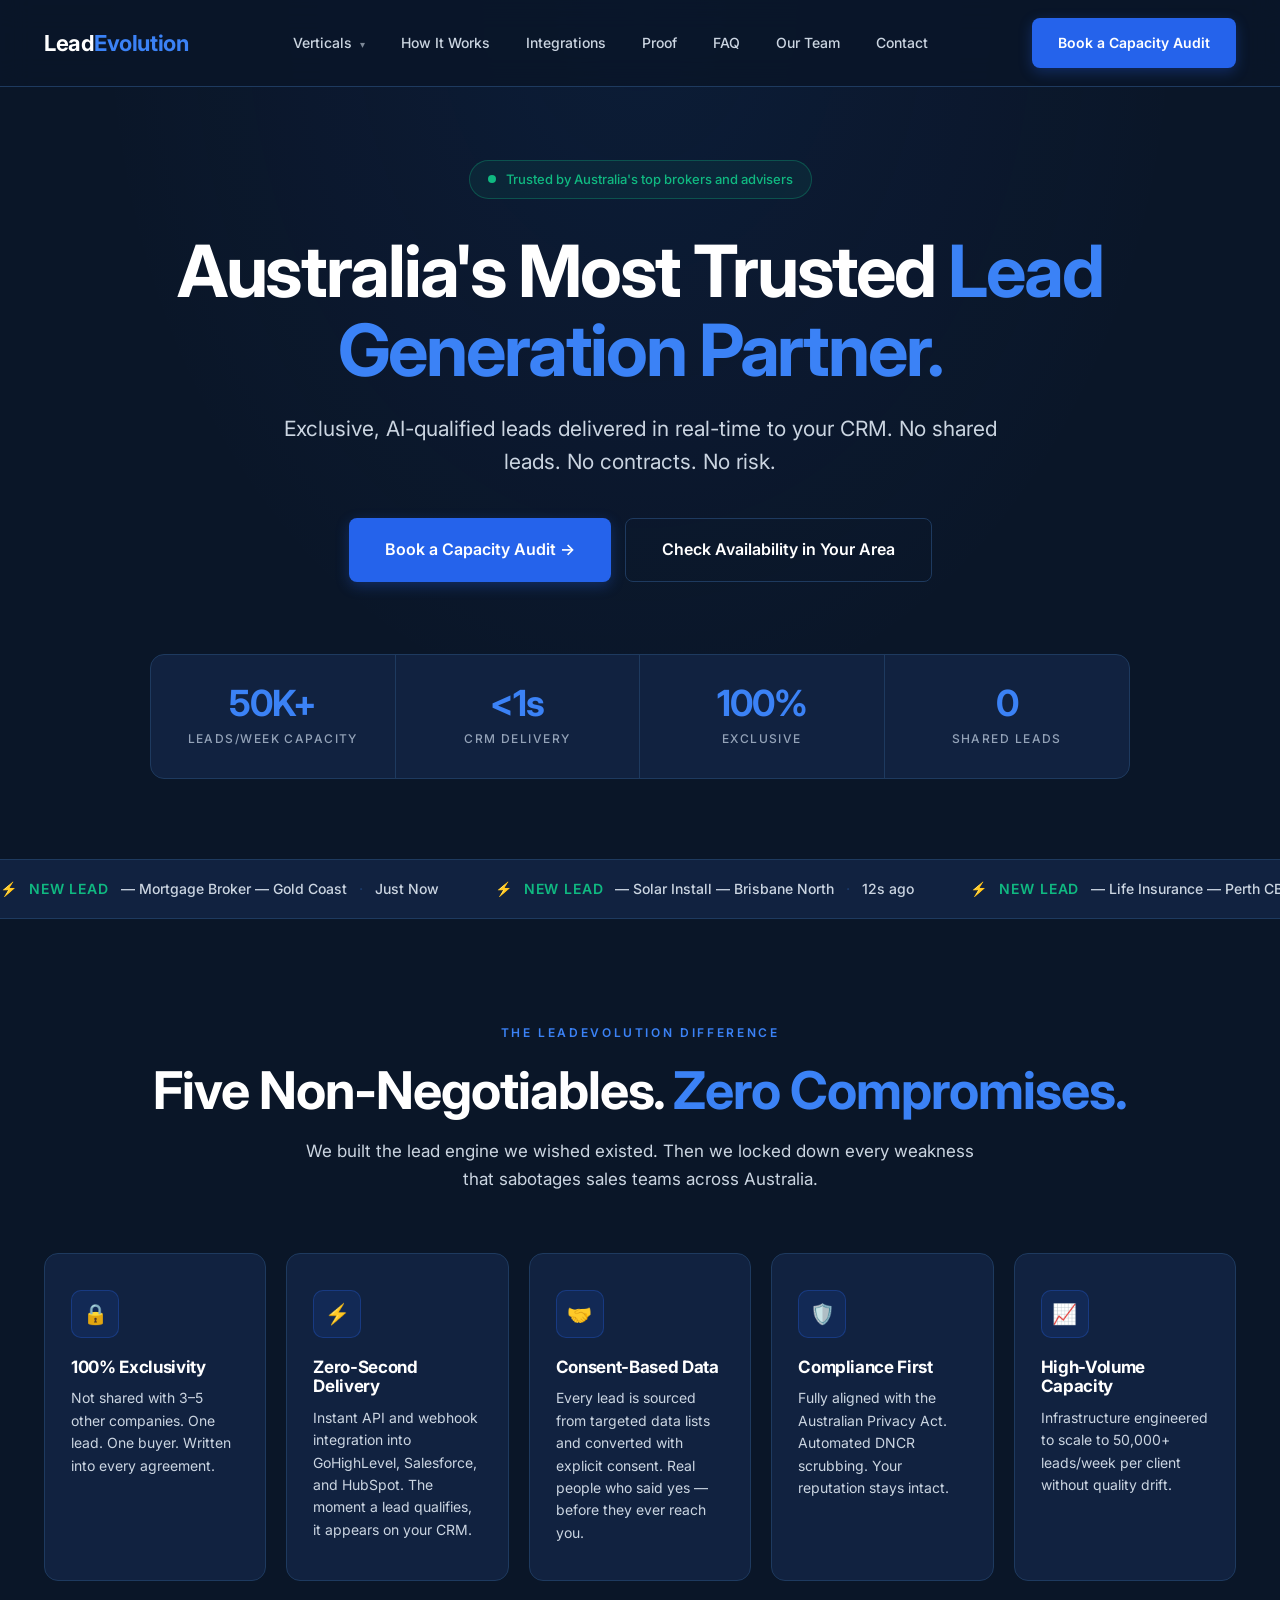
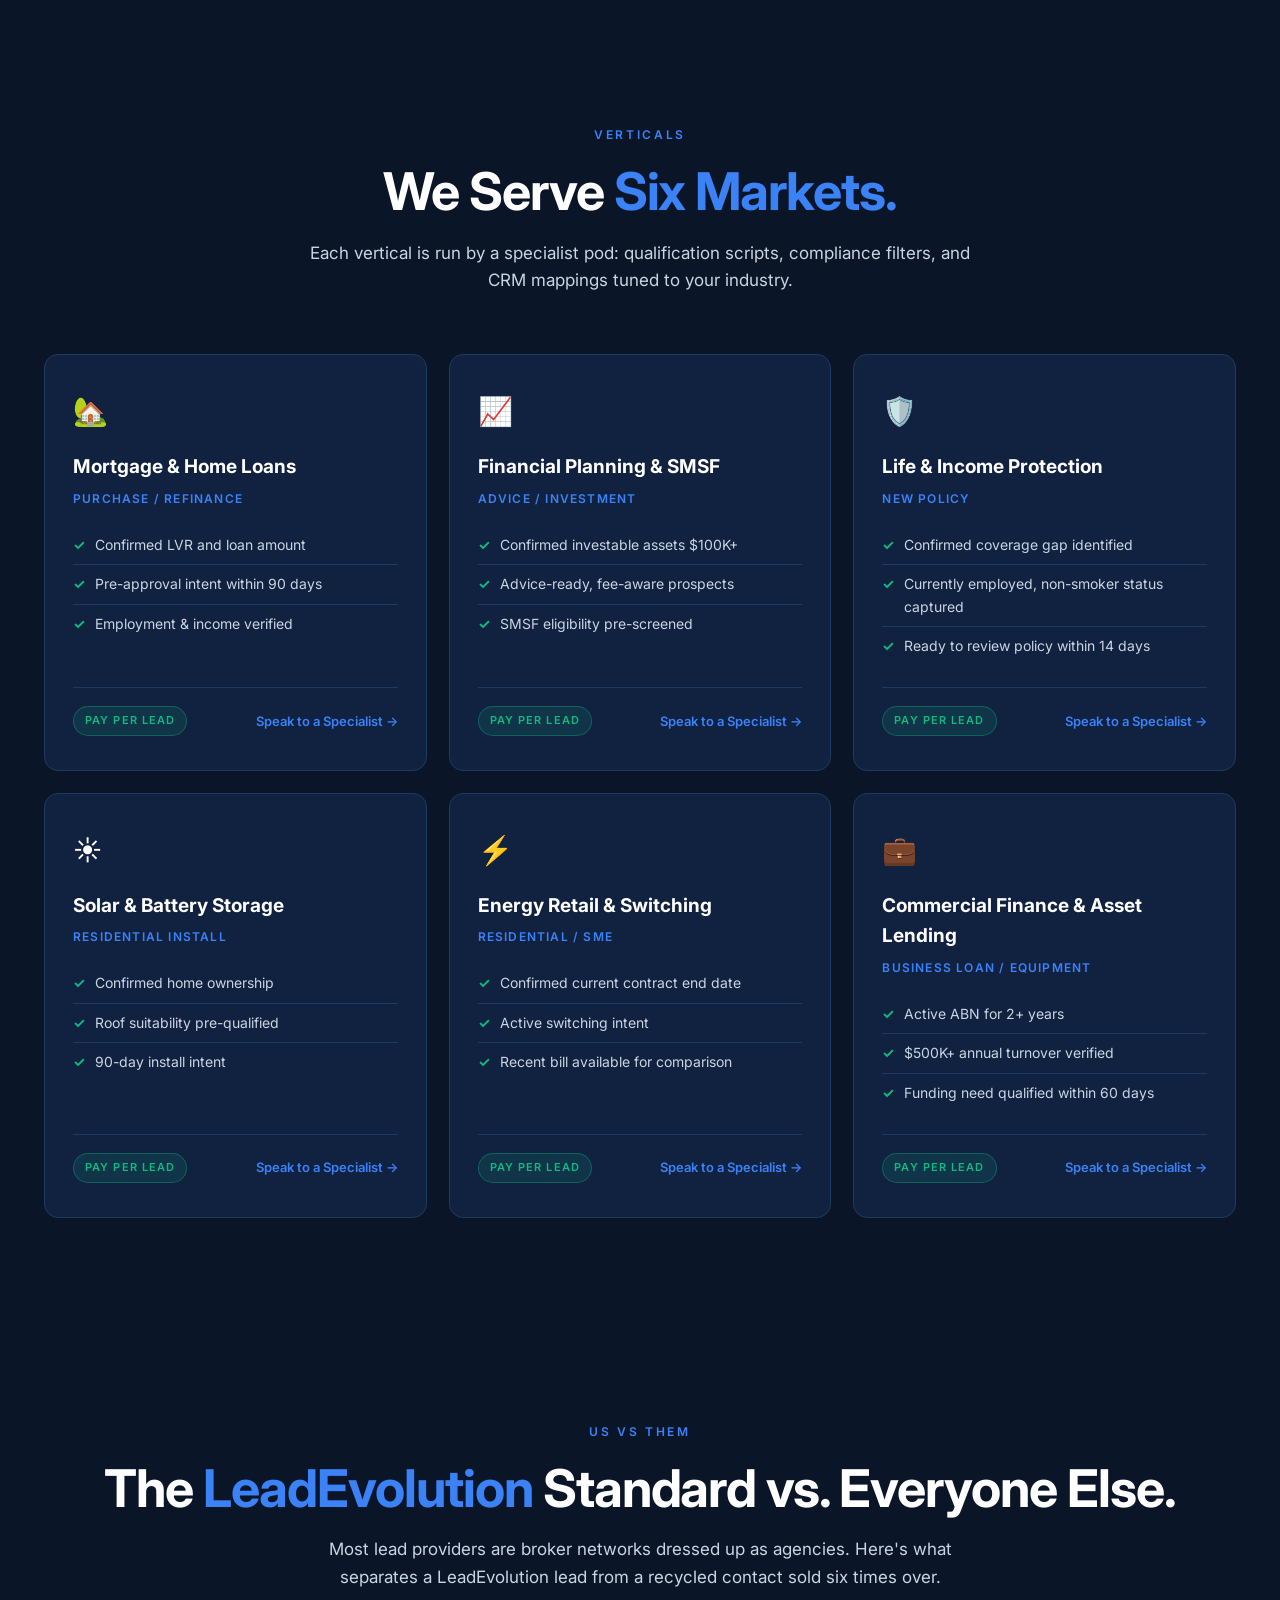
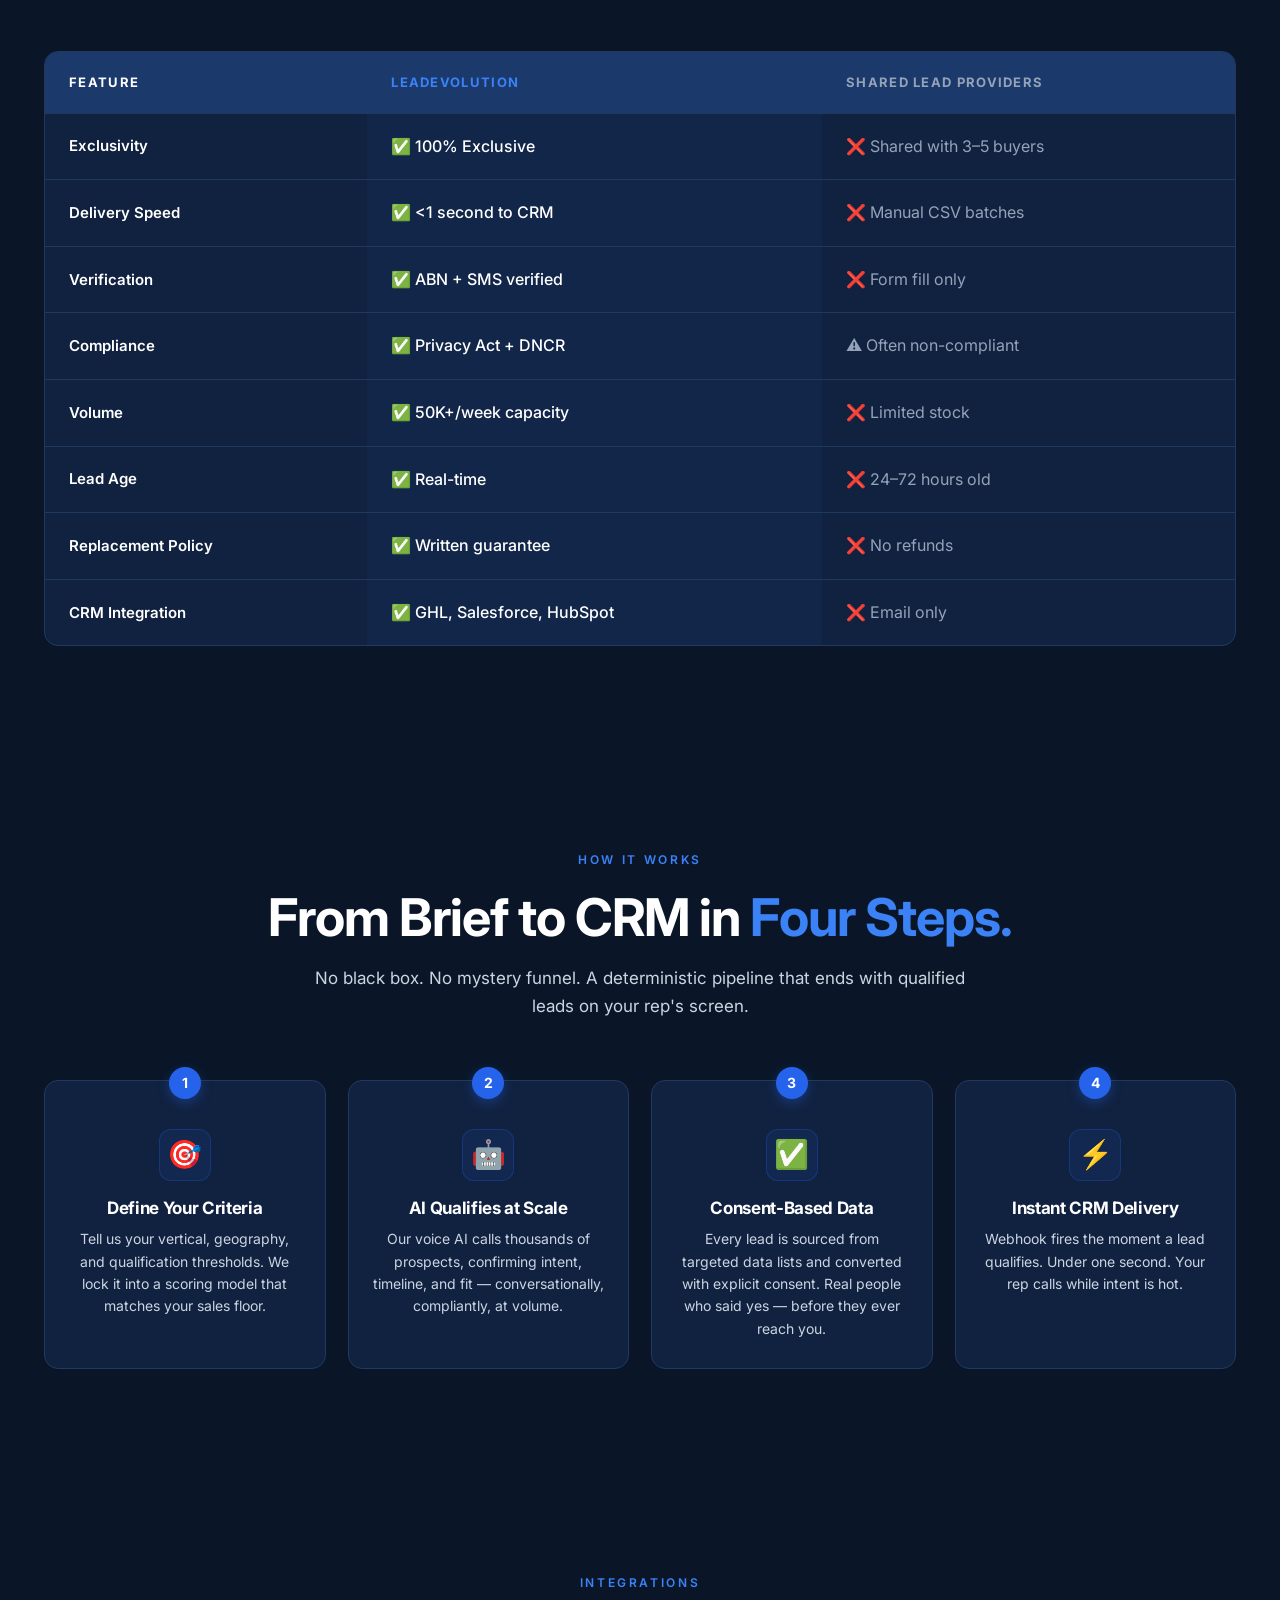
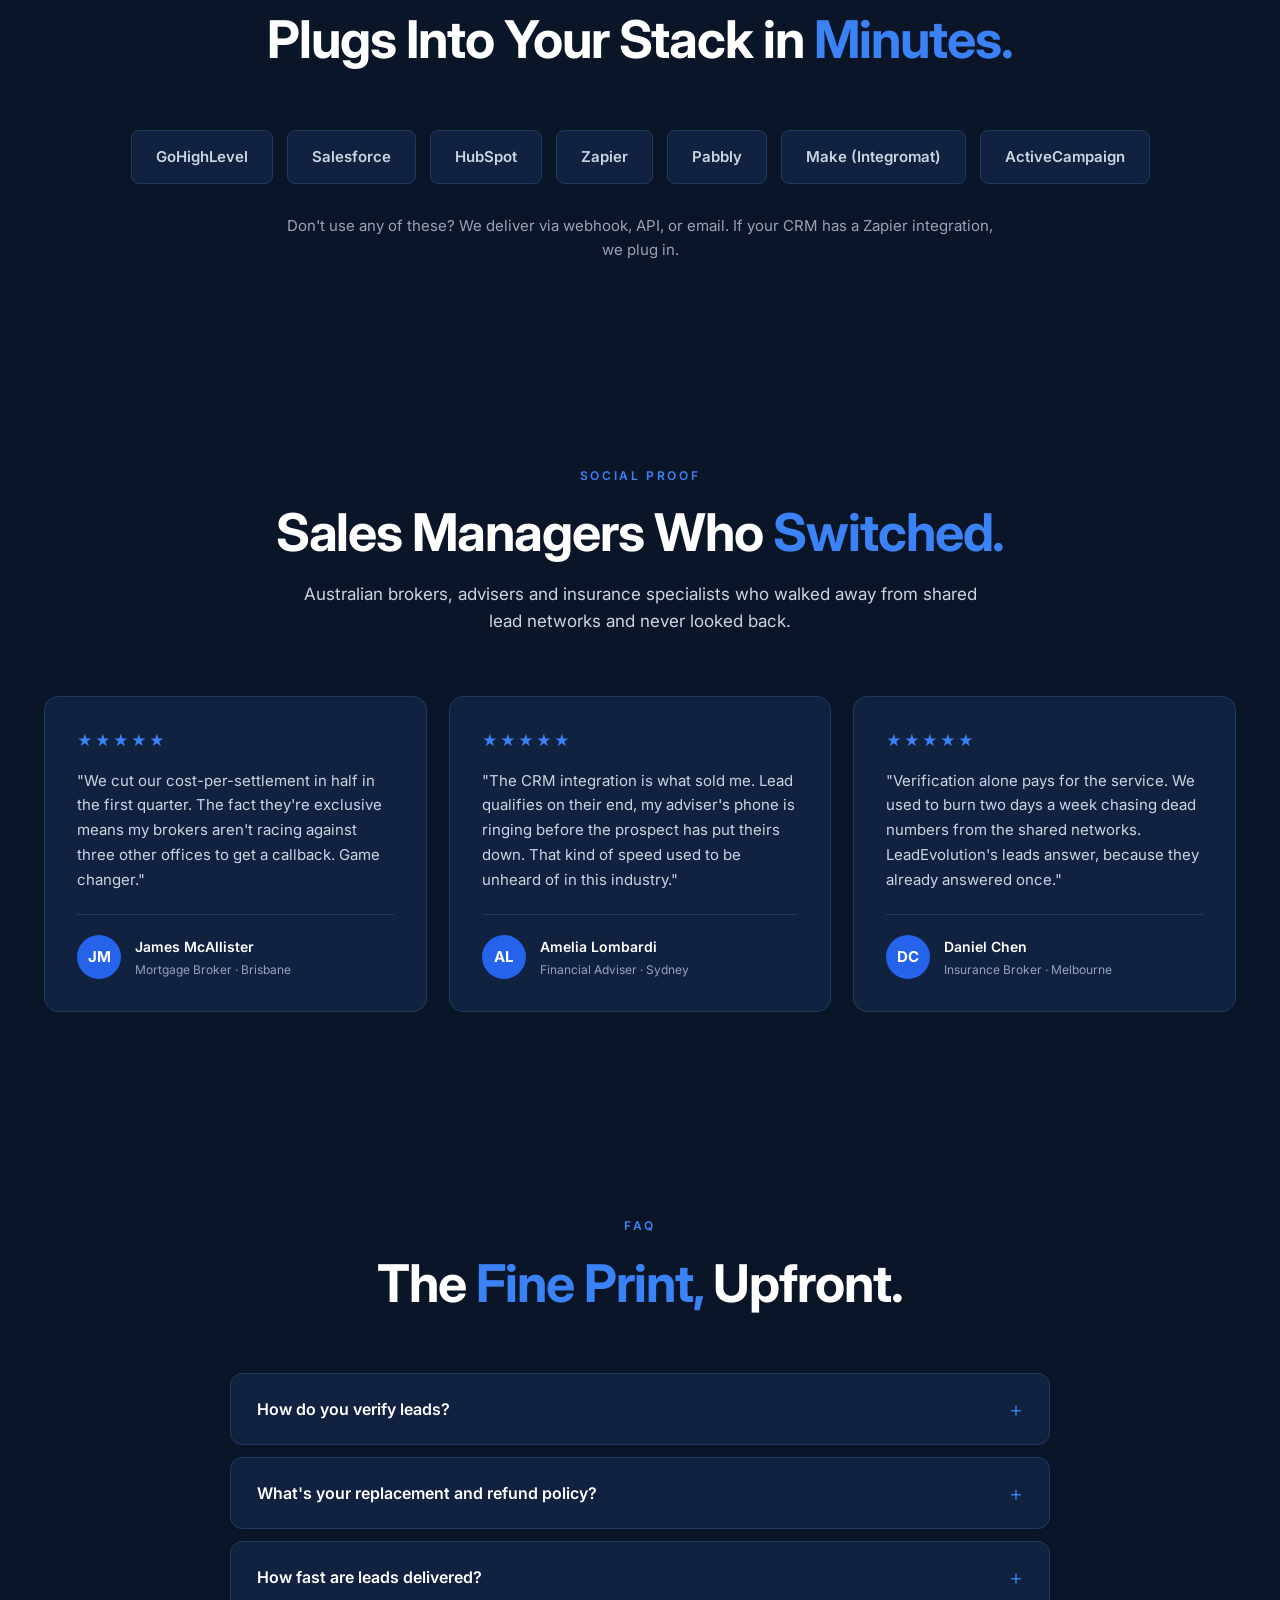
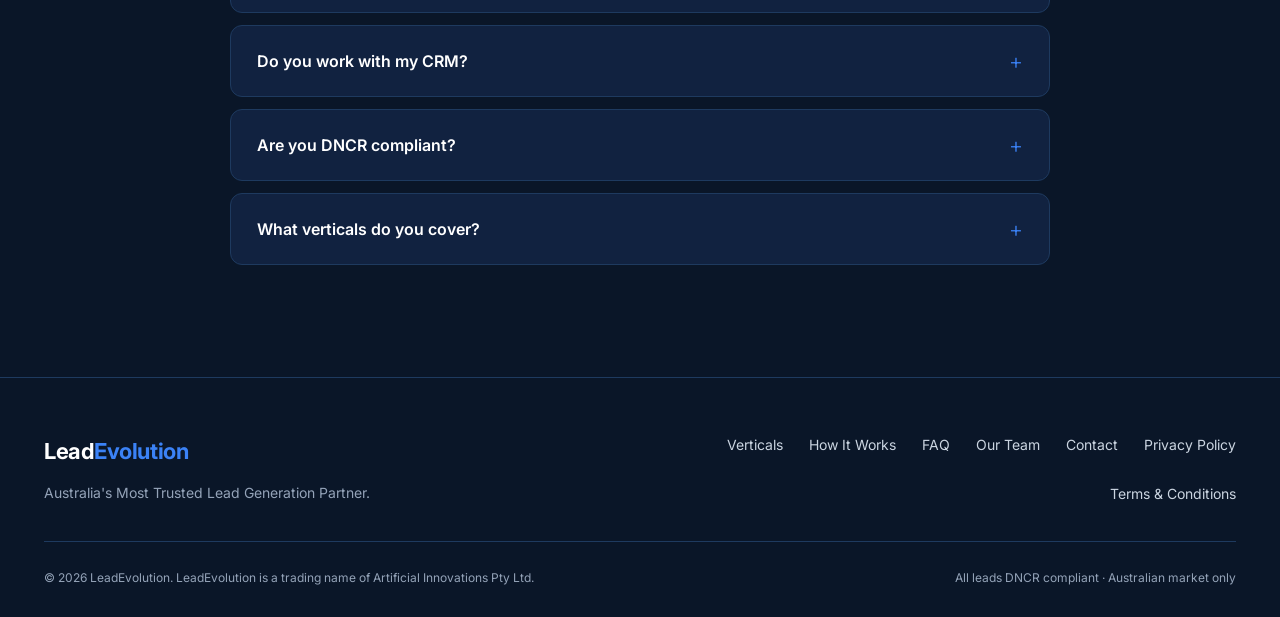
==== commit 1c126865: "V3 homepage: exact original content + dropdown nav linking to all pages" ====
--- a/index.html
+++ b/index.html
@@ -1,308 +1,941 @@
 <!DOCTYPE html>
-<html lang="en">
+<html lang="en-AU">
 <head>
-<meta charset="UTF-8"><meta name="viewport" content="width=device-width,initial-scale=1">
-<title>LeadEvolution | Australia's #1 Pay Per Lead Agency | Qualified Leads for Brokers & Advisers</title>
-<meta name="description" content="LeadEvolution delivers exclusive, consent-based leads for mortgage brokers, financial planners, solar installers, insurance brokers and more. Pay per lead. No contracts. Australian owned.">
-<link rel="stylesheet" href="styles.css">
+<meta charset="UTF-8">
+<meta name="viewport" content="width=device-width, initial-scale=1.0">
+<title>LeadEvolution | Australia's Most Trusted Lead Generation Partner</title>
+<meta name="description" content="LeadEvolution delivers exclusive, AI-qualified leads in real-time to your CRM. No shared leads. No contracts. No risk. Mortgage, finance, insurance, solar, energy & commercial lending.">
+<link rel="preconnect" href="https://fonts.googleapis.com">
+<link rel="preconnect" href="https://fonts.gstatic.com" crossorigin>
+<link href="https://fonts.googleapis.com/css2?family=Inter:wght@400;500;600;700&display=swap" rel="stylesheet">
+<style>
+  /* =========================================================
+     RESET + BASE
+     ========================================================= */
+  *,*::before,*::after{box-sizing:border-box;margin:0;padding:0}
+  html{scroll-behavior:smooth;-webkit-text-size-adjust:100%}
+  body{
+    font-family:'Inter',-apple-system,BlinkMacSystemFont,Arial,sans-serif;
+    background:#0A1628;
+    color:#FFFFFF;
+    line-height:1.6;
+    overflow-x:hidden;
+    font-weight:400;
+    -webkit-font-smoothing:antialiased;
+  }
+  img{max-width:100%;display:block}
+  a{color:inherit;text-decoration:none}
+  button{font-family:inherit;border:none;cursor:pointer;background:none;color:inherit}
+  ul{list-style:none}
+
+  /* =========================================================
+     LAYOUT
+     ========================================================= */
+  .wrap{max-width:1240px;margin:0 auto;padding:0 24px;position:relative;z-index:2}
+  section{padding:100px 0;position:relative;z-index:2}
+  .eyebrow{
+    display:inline-block;font-size:12px;letter-spacing:.22em;text-transform:uppercase;
+    color:#3B82F6;font-weight:600;margin-bottom:18px;
+  }
+  h1,h2,h3,h4{font-weight:700;letter-spacing:-.02em;line-height:1.15;color:#FFFFFF}
+  h2{font-size:clamp(34px,5vw,52px);margin-bottom:18px}
+  h3{font-size:22px}
+  .lede{font-size:17px;color:#CBD5E1;max-width:680px;margin:0 auto 48px;text-align:center}
+  .section-head{text-align:center;margin-bottom:60px}
+  .section-head h2 span{color:#3B82F6}
+
+  /* =========================================================
+     NAV
+     ========================================================= */
+  nav{
+    position:fixed;top:0;left:0;right:0;z-index:100;
+    background:rgba(10,22,40,.85);
+    backdrop-filter:blur(14px);
+    -webkit-backdrop-filter:blur(14px);
+    border-bottom:1px solid #1E3A5F;
+  }
+  .nav-inner{
+    display:flex;align-items:center;justify-content:space-between;
+    padding:18px 24px;max-width:1240px;margin:0 auto;
+  }
+  .logo{font-size:22px;font-weight:700;letter-spacing:-.02em;color:#FFFFFF}
+  .logo span{color:#3B82F6}
+  .nav-links{display:flex;gap:36px}
+  .nav-links a{
+    font-size:14px;color:#CBD5E1;font-weight:500;
+    transition:color .2s;
+  }
+  .nav-links a:hover{color:#3B82F6}
+  .btn{
+    display:inline-flex;align-items:center;justify-content:center;gap:8px;
+    padding:14px 26px;border-radius:8px;font-weight:600;font-size:14px;
+    transition:all .2s ease;cursor:pointer;white-space:nowrap;
+  }
+  .btn-primary{
+    background:#2563EB;
+    color:#FFFFFF;
+    box-shadow:0 4px 14px rgba(37,99,235,.3);
+  }
+  .btn-primary:hover{
+    background:#1D4ED8;
+    transform:translateY(-1px);
+    box-shadow:0 8px 20px rgba(37,99,235,.4);
+  }
+  .btn-ghost{
+    background:transparent;
+    color:#FFFFFF;
+    border:1px solid #1E3A5F;
+  }
+  .btn-ghost:hover{
+    border-color:#3B82F6;
+    color:#3B82F6;
+  }
+  .btn-lg{padding:18px 36px;font-size:16px}
+  .nav-toggle{display:none;width:28px;height:22px;position:relative}
+  .nav-toggle span{
+    position:absolute;left:0;right:0;height:2px;background:#FFFFFF;
+    transition:all .25s ease;
+  }
+  .nav-toggle span:nth-child(1){top:0}
+  .nav-toggle span:nth-child(2){top:50%;transform:translateY(-50%)}
+  .nav-toggle span:nth-child(3){bottom:0}
+
+  /* =========================================================
+     HERO
+     ========================================================= */
+  .hero{
+    padding:160px 0 80px;text-align:center;position:relative;
+    background:
+      radial-gradient(ellipse at top,rgba(37,99,235,.08) 0%,transparent 60%),
+      linear-gradient(180deg,#0A1628 0%,#0A1628 100%);
+  }
+  .trust-badge{
+    display:inline-flex;align-items:center;gap:10px;
+    background:rgba(16,185,129,.08);
+    border:1px solid rgba(16,185,129,.3);
+    padding:8px 18px;border-radius:100px;
+    font-size:13px;font-weight:500;color:#10B981;
+    margin-bottom:32px;
+  }
+  .live-dot{
+    width:8px;height:8px;border-radius:50%;background:#10B981;
+    box-shadow:0 0 0 0 rgba(16,185,129,.6);
+    animation:livePulse 1.8s ease-out infinite;
+  }
+  @keyframes livePulse{
+    0%{box-shadow:0 0 0 0 rgba(16,185,129,.7)}
+    100%{box-shadow:0 0 0 14px rgba(16,185,129,0)}
+  }
+  .hero h1{
+    font-size:clamp(40px,6vw,72px);
+    font-weight:700;letter-spacing:-.03em;line-height:1.1;
+    margin-bottom:24px;color:#FFFFFF;
+  }
+  .hero h1 em{
+    font-style:normal;color:#3B82F6;
+  }
+  .hero-sub{
+    font-size:clamp(17px,2.2vw,21px);
+    color:#CBD5E1;font-weight:400;max-width:720px;margin:0 auto 40px;
+    line-height:1.55;
+  }
+  .hero-ctas{
+    display:flex;gap:14px;justify-content:center;flex-wrap:wrap;
+    margin-bottom:72px;
+  }
+  .hero-stats{
+    display:grid;grid-template-columns:repeat(4,1fr);gap:0;
+    max-width:980px;margin:0 auto;
+    border:1px solid #1E3A5F;border-radius:14px;
+    background:#112240;
+    overflow:hidden;
+  }
+  .stat{
+    padding:30px 20px;text-align:center;
+    border-right:1px solid #1E3A5F;
+  }
+  .stat:last-child{border-right:none}
+  .stat-num{
+    font-size:36px;font-weight:700;color:#3B82F6;
+    letter-spacing:-.03em;line-height:1;margin-bottom:8px;
+  }
+  .stat-lbl{
+    font-size:12px;color:#94A3B8;text-transform:uppercase;
+    letter-spacing:.12em;font-weight:500;
+  }
+
+  /* =========================================================
+     LIVE TICKER
+     ========================================================= */
+  .ticker{
+    padding:18px 0;
+    background:#112240;
+    border-top:1px solid #1E3A5F;
+    border-bottom:1px solid #1E3A5F;
+    overflow:hidden;position:relative;z-index:3;
+  }
+  .ticker-track{
+    display:flex;gap:56px;white-space:nowrap;
+    animation:scroll 55s linear infinite;
+    width:max-content;
+  }
+  .ticker-item{
+    display:inline-flex;align-items:center;gap:12px;
+    font-size:14px;color:#CBD5E1;font-weight:500;
+  }
+  .ticker-item .new{
+    color:#10B981;font-weight:600;letter-spacing:.06em;
+  }
+  .ticker-item .bolt{color:#3B82F6}
+  .ticker-item .sep{color:#1B3A6B}
+  @keyframes scroll{
+    from{transform:translateX(0)}
+    to{transform:translateX(-50%)}
+  }
+
+  /* =========================================================
+     PILLARS
+     ========================================================= */
+  .pillars{
+    display:grid;grid-template-columns:repeat(5,1fr);gap:20px;
+  }
+  .pillar{
+    background:#112240;border:1px solid #1E3A5F;border-radius:14px;
+    padding:36px 26px;position:relative;overflow:hidden;
+    transition:all .3s ease;
+  }
+  .pillar:hover{
+    border-color:#2563EB;transform:translateY(-4px);
+    box-shadow:0 16px 40px rgba(37,99,235,.12);
+  }
+  .pillar-icon{
+    width:48px;height:48px;border-radius:10px;
+    background:rgba(37,99,235,.12);
+    border:1px solid rgba(37,99,235,.3);
+    display:flex;align-items:center;justify-content:center;
+    font-size:20px;margin-bottom:20px;color:#3B82F6;
+  }
+  .pillar h3{
+    font-size:17px;margin-bottom:10px;color:#FFFFFF;
+  }
+  .pillar p{
+    font-size:14px;color:#CBD5E1;line-height:1.6;
+  }
+
+  /* =========================================================
+     VERTICALS
+     ========================================================= */
+  .verticals{
+    display:grid;grid-template-columns:repeat(3,1fr);gap:22px;
+  }
+  .vertical-card{
+    background:#112240;
+    border:1px solid #1E3A5F;border-radius:14px;
+    padding:34px 28px;position:relative;
+    transition:all .25s ease;
+    display:flex;flex-direction:column;
+  }
+  .vertical-card:hover{
+    border-color:#2563EB;
+    transform:translateY(-4px);
+    box-shadow:0 20px 50px rgba(37,99,235,.12);
+  }
+  .vert-icon{
+    font-size:28px;margin-bottom:18px;
+  }
+  .vert-name{
+    font-size:19px;font-weight:700;color:#FFFFFF;margin-bottom:6px;
+  }
+  .vert-type{
+    font-size:12px;color:#3B82F6;font-weight:600;
+    text-transform:uppercase;letter-spacing:.1em;margin-bottom:18px;
+  }
+  .vert-quals{
+    list-style:none;margin-bottom:22px;flex-grow:1;
+  }
+  .vert-quals li{
+    font-size:14px;color:#CBD5E1;padding:8px 0 8px 22px;position:relative;
+    border-bottom:1px solid #1E3A5F;
+  }
+  .vert-quals li:last-child{border-bottom:none}
+  .vert-quals li::before{
+    content:"✓";position:absolute;left:0;color:#10B981;font-weight:700;
+  }
+  .vert-footer{
+    display:flex;align-items:center;justify-content:space-between;gap:8px;
+    padding-top:18px;border-top:1px solid #1E3A5F;flex-wrap:wrap;
+  }
+  .vert-badge{
+    font-size:11px;letter-spacing:.1em;text-transform:uppercase;
+    padding:5px 11px;border-radius:100px;font-weight:600;
+  }
+  .badge-ppl{background:rgba(16,185,129,.12);color:#10B981;border:1px solid rgba(16,185,129,.35)}
+  .vert-cta{
+    font-size:13px;color:#3B82F6;font-weight:600;
+    transition:transform .2s;
+  }
+  .vertical-card:hover .vert-cta{transform:translateX(4px)}
+
+  /* =========================================================
+     COMPARISON TABLE
+     ========================================================= */
+  .compare-wrap{
+    background:#112240;border:1px solid #1E3A5F;border-radius:14px;overflow:hidden;
+  }
+  .compare-table{width:100%;border-collapse:collapse}
+  .compare-table th,.compare-table td{
+    padding:20px 24px;text-align:left;border-bottom:1px solid #1E3A5F;
+  }
+  .compare-table th{
+    background:#1B3A6B;font-size:13px;letter-spacing:.1em;
+    text-transform:uppercase;font-weight:700;color:#FFFFFF;
+  }
+  .compare-table th:nth-child(2){color:#3B82F6}
+  .compare-table th:nth-child(3){color:#94A3B8}
+  .compare-table td:first-child{
+    font-weight:600;color:#FFFFFF;font-size:15px;
+  }
+  .compare-table tbody tr:last-child td{border-bottom:none}
+  .compare-table td:nth-child(2){
+    color:#FFFFFF;font-weight:500;
+    background:rgba(37,99,235,.06);
+  }
+  .compare-table td:nth-child(3){
+    color:#94A3B8;font-weight:400;
+  }
+  .compare-table tbody tr:hover td:nth-child(2){background:rgba(37,99,235,.12)}
+
+  /* =========================================================
+     STEPS
+     ========================================================= */
+  .steps{
+    display:grid;grid-template-columns:repeat(4,1fr);gap:22px;
+    position:relative;
+  }
+  .step{
+    background:#112240;border:1px solid #1E3A5F;border-radius:14px;
+    padding:36px 24px 28px;text-align:center;position:relative;
+  }
+  .step-num{
+    position:absolute;top:-14px;left:50%;transform:translateX(-50%);
+    background:#2563EB;
+    color:#FFFFFF;font-weight:700;font-size:14px;
+    width:32px;height:32px;border-radius:50%;
+    display:flex;align-items:center;justify-content:center;
+    box-shadow:0 4px 12px rgba(37,99,235,.35);
+  }
+  .step-icon{
+    font-size:28px;margin:12px 0 18px;color:#3B82F6;
+    width:52px;height:52px;border-radius:12px;
+    background:rgba(37,99,235,.1);border:1px solid rgba(37,99,235,.25);
+    display:inline-flex;align-items:center;justify-content:center;
+  }
+  .step h3{font-size:17px;margin-bottom:10px;color:#FFFFFF}
+  .step p{font-size:14px;color:#CBD5E1;line-height:1.6}
+
+  /* =========================================================
+     INTEGRATIONS
+     ========================================================= */
+  .integrations{
+    display:flex;flex-wrap:wrap;gap:14px;justify-content:center;
+    margin-bottom:24px;
+  }
+  .int-badge{
+    background:#112240;border:1px solid #1E3A5F;
+    padding:14px 24px;border-radius:8px;
+    font-weight:600;font-size:15px;color:#CBD5E1;
+    transition:all .2s;
+  }
+  .int-badge:hover{
+    border-color:#2563EB;color:#3B82F6;transform:translateY(-2px);
+  }
+  .int-subtitle{
+    text-align:center;font-size:15px;color:#94A3B8;
+    max-width:720px;margin:30px auto 0;
+  }
+
+  /* =========================================================
+     TESTIMONIALS
+     ========================================================= */
+  .testimonials{
+    display:grid;grid-template-columns:repeat(3,1fr);gap:22px;
+  }
+  .testimonial{
+    background:#112240;
+    border:1px solid #1E3A5F;border-radius:14px;padding:32px;
+    position:relative;
+  }
+  .stars{color:#3B82F6;margin-bottom:16px;letter-spacing:2px;font-size:15px}
+  .testimonial p{
+    font-size:15px;color:#CBD5E1;line-height:1.65;margin-bottom:22px;
+  }
+  .t-author{
+    display:flex;align-items:center;gap:14px;padding-top:20px;
+    border-top:1px solid #1E3A5F;
+  }
+  .t-avatar{
+    width:44px;height:44px;border-radius:50%;
+    background:#2563EB;
+    color:#FFFFFF;font-weight:700;display:flex;align-items:center;justify-content:center;
+    font-size:15px;
+  }
+  .t-name{font-weight:600;font-size:14px;color:#FFFFFF}
+  .t-role{font-size:12px;color:#94A3B8;margin-top:2px}
+
+  /* =========================================================
+     FAQ
+     ========================================================= */
+  .faq-list{max-width:820px;margin:0 auto}
+  .faq-item{
+    background:#112240;border:1px solid #1E3A5F;border-radius:12px;
+    margin-bottom:12px;overflow:hidden;transition:border-color .2s;
+  }
+  .faq-item.open{border-color:#2563EB}
+  .faq-q{
+    padding:22px 26px;display:flex;justify-content:space-between;align-items:center;
+    cursor:pointer;font-size:16px;font-weight:600;color:#FFFFFF;
+    width:100%;text-align:left;
+  }
+  .faq-icon{
+    font-size:22px;color:#3B82F6;transition:transform .25s;
+    font-weight:300;
+  }
+  .faq-item.open .faq-icon{transform:rotate(45deg)}
+  .faq-a{
+    max-height:0;overflow:hidden;transition:max-height .3s ease;
+  }
+  .faq-a-inner{
+    padding:0 26px 22px;font-size:15px;color:#CBD5E1;line-height:1.7;
+  }
+  .faq-item.open .faq-a{max-height:320px}
+
+  /* =========================================================
+     FOOTER
+     ========================================================= */
+  footer{
+    background:#0A1628;border-top:1px solid #1E3A5F;
+    padding:56px 0 30px;position:relative;z-index:2;
+  }
+  .footer-inner{
+    max-width:1240px;margin:0 auto;padding:0 24px;
+  }
+  .footer-top{
+    display:grid;grid-template-columns:1.5fr 2fr;gap:60px;
+    padding-bottom:36px;border-bottom:1px solid #1E3A5F;margin-bottom:26px;
+  }
+  .footer-tagline{
+    font-size:14px;color:#94A3B8;margin-top:12px;max-width:340px;line-height:1.6;
+  }
+  .footer-links{
+    display:flex;flex-wrap:wrap;gap:26px;justify-content:flex-end;
+  }
+  .footer-links a{
+    font-size:14px;color:#CBD5E1;transition:color .2s;
+  }
+  .footer-links a:hover{color:#3B82F6}
+  .footer-bottom{
+    display:flex;justify-content:space-between;gap:20px;flex-wrap:wrap;
+    font-size:12px;color:#94A3B8;
+  }
+
+  /* =========================================================
+     RESPONSIVE
+     ========================================================= */
+  @media (max-width:1024px){
+    .pillars{grid-template-columns:repeat(3,1fr)}
+    .verticals{grid-template-columns:repeat(2,1fr)}
+    .testimonials{grid-template-columns:1fr;max-width:640px;margin:0 auto}
+    .steps{grid-template-columns:repeat(2,1fr)}
+  }
+  @media (max-width:768px){
+    section{padding:72px 0}
+    h2{font-size:32px}
+    .nav-links{
+      display:none;position:absolute;top:100%;left:0;right:0;
+      background:#0A1628;flex-direction:column;gap:0;
+      border-bottom:1px solid #1E3A5F;
+    }
+    .nav-links.open{display:flex}
+    .nav-links a{padding:18px 24px;border-bottom:1px solid #1E3A5F}
+    .nav-toggle{display:block}
+    nav .btn-primary{display:none}
+    .hero{padding:130px 0 60px}
+    .hero-stats{grid-template-columns:repeat(2,1fr)}
+    .stat{border-right:none;border-bottom:1px solid #1E3A5F}
+    .stat:nth-child(2){border-right:none}
+    .stat:nth-child(3),.stat:nth-child(4){border-bottom:none}
+    .stat:nth-child(1),.stat:nth-child(3){border-right:1px solid #1E3A5F}
+    .pillars{grid-template-columns:1fr}
+    .verticals{grid-template-columns:1fr}
+    .compare-table th,.compare-table td{padding:14px 12px;font-size:13px}
+    .compare-table th:first-child,.compare-table td:first-child{font-size:13px}
+    .steps{grid-template-columns:1fr}
+    .footer-top{grid-template-columns:1fr;gap:30px}
+    .footer-links{justify-content:flex-start}
+    .hero-ctas{flex-direction:column;align-items:stretch;max-width:320px;margin:0 auto 60px}
+  }
+
+  /* =========================================================
+     DROPDOWN NAV (added for multi-page)
+     ========================================================= */
+  .nav-dropdown{position:relative}
+  .nav-dropdown>a{cursor:pointer}
+  .dropdown-menu{
+    display:none;position:absolute;top:calc(100% + 8px);left:0;
+    background:#0d1f3c;border:1px solid #1E3A5F;border-radius:10px;
+    padding:8px;min-width:240px;box-shadow:0 20px 40px rgba(0,0,0,.5);
+    z-index:200;
+  }
+  .nav-dropdown:hover .dropdown-menu{display:block}
+  .dropdown-menu a{
+    display:block;padding:10px 14px;font-size:14px;color:#CBD5E1;
+    border-radius:7px;transition:all .2s;white-space:nowrap;
+  }
+  .dropdown-menu a:hover{color:#3B82F6;background:rgba(37,99,235,.08)}
+  .dd-chevron{font-size:10px;margin-left:4px;opacity:.6}
+</style>
 </head>
 <body>
+
+<!-- ============ NAV ============ -->
 <nav>
   <div class="nav-inner">
-    <a href="index.html" class="nav-logo">Lead<span>Evolution</span></a>
-    <div class="nav-links">
-      <a href="index.html" class="nav-link">Home</a>
-      <div class="dropdown">
-        <span class="nav-link">Verticals ▾</span>
+    <a href="index.html" class="logo">Lead<span>Evolution</span></a>
+    <ul class="nav-links" id="navLinks">
+      <li class="nav-dropdown"><a href="#verticals">Verticals <span class="dd-chevron">▾</span></a>
         <div class="dropdown-menu">
-          <a href="verticals/mortgage-broker-leads.html" class="dropdown-item">🏠 Mortgage Broker Leads</a>
-          <a href="verticals/financial-planning-leads.html" class="dropdown-item">📊 Financial Planning Leads</a>
-          <a href="verticals/solar-leads.html" class="dropdown-item">☀️ Solar Installation Leads</a>
-          <a href="verticals/insurance-leads.html" class="dropdown-item">🛡️ Insurance Broker Leads</a>
-          <a href="verticals/energy-leads.html" class="dropdown-item">⚡ Energy Broker Leads</a>
-          <a href="verticals/commercial-finance-leads.html" class="dropdown-item">🏢 Commercial Finance Leads</a>
+          <a href="verticals/mortgage-broker-leads.html">🏠 Mortgage Broker Leads</a>
+          <a href="verticals/financial-planning-leads.html">📊 Financial Planning Leads</a>
+          <a href="verticals/solar-leads.html">☀️ Solar Installation Leads</a>
+          <a href="verticals/insurance-leads.html">🛡️ Insurance Broker Leads</a>
+          <a href="verticals/energy-leads.html">⚡ Energy Broker Leads</a>
+          <a href="verticals/commercial-finance-leads.html">🏢 Commercial Finance Leads</a>
         </div>
-      </div>
-      <a href="faq.html" class="nav-link">FAQ</a>
-      <a href="team.html" class="nav-link">Our Team</a>
-      <a href="contact.html" class="nav-link">Contact</a>
-      <a href="https://calendly.com/jordan-leadevolution/30min" target="_blank" class="nav-link nav-cta">Book Free Audit →</a>
-    </div>
-    <div class="hamburger" id="hamburger"><span></span><span></span><span></span></div>
+      </li>
+      <li><a href="#how">How It Works</a></li>
+      <li><a href="#integrations">Integrations</a></li>
+      <li><a href="#proof">Proof</a></li>
+      <li><a href="faq.html">FAQ</a></li>
+      <li><a href="team.html">Our Team</a></li>
+      <li><a href="contact.html">Contact</a></li>
+    </ul>
+    <a href="https://calendly.com/jordan-leadevolution/30min" class="btn btn-primary">Book a Capacity Audit</a>
+    <button class="nav-toggle" id="navToggle" aria-label="Menu">
+      <span></span><span></span><span></span>
+    </button>
   </div>
 </nav>
-<div class="mobile-menu" id="mobile-menu">
-  <a href="index.html" class="mobile-link">Home</a>
-  <a href="verticals/mortgage-broker-leads.html" class="mobile-link">🏠 Mortgage Broker Leads</a>
-  <a href="verticals/financial-planning-leads.html" class="mobile-link">📊 Financial Planning Leads</a>
-  <a href="verticals/solar-leads.html" class="mobile-link">☀️ Solar Leads</a>
-  <a href="verticals/insurance-leads.html" class="mobile-link">🛡️ Insurance Leads</a>
-  <a href="verticals/energy-leads.html" class="mobile-link">⚡ Energy Leads</a>
-  <a href="verticals/commercial-finance-leads.html" class="mobile-link">🏢 Commercial Finance Leads</a>
-  <a href="faq.html" class="mobile-link">FAQ</a>
-  <a href="team.html" class="mobile-link">Our Team</a>
-  <a href="contact.html" class="mobile-link">Contact</a>
-  <a href="https://calendly.com/jordan-leadevolution/30min" target="_blank" class="mobile-cta">Book Free Audit →</a>
+
+<!-- ============ HERO ============ -->
+<header class="hero">
+  <div class="wrap">
+    <div class="trust-badge">
+      <span class="live-dot"></span>
+      Trusted by Australia's top brokers and advisers
+    </div>
+    <h1>Australia's Most Trusted <em>Lead Generation Partner.</em></h1>
+    <p class="hero-sub">Exclusive, AI-qualified leads delivered in real-time to your CRM. No shared leads. No contracts. No risk.</p>
+    <div class="hero-ctas">
+      <a href="https://calendly.com/jordan-leadevolution/30min" class="btn btn-primary btn-lg">Book a Capacity Audit →</a>
+      <a href="#verticals" class="btn btn-ghost btn-lg">Check Availability in Your Area</a>
+    </div>
+    <div class="hero-stats">
+      <div class="stat"><div class="stat-num">50K+</div><div class="stat-lbl">Leads/Week Capacity</div></div>
+      <div class="stat"><div class="stat-num">&lt;1s</div><div class="stat-lbl">CRM Delivery</div></div>
+      <div class="stat"><div class="stat-num">100%</div><div class="stat-lbl">Exclusive</div></div>
+      <div class="stat"><div class="stat-num">0</div><div class="stat-lbl">Shared Leads</div></div>
+    </div>
+  </div>
+</header>
+
+<!-- ============ LIVE TICKER ============ -->
+<div class="ticker" aria-hidden="true">
+  <div class="ticker-track" id="tickerTrack">
+    <span class="ticker-item"><span class="bolt">⚡</span> <span class="new">NEW LEAD</span> — Mortgage Broker — Gold Coast <span class="sep">·</span> Just Now</span>
+    <span class="ticker-item"><span class="bolt">⚡</span> <span class="new">NEW LEAD</span> — Solar Install — Brisbane North <span class="sep">·</span> 12s ago</span>
+    <span class="ticker-item"><span class="bolt">⚡</span> <span class="new">NEW LEAD</span> — Life Insurance — Perth CBD <span class="sep">·</span> 38s ago</span>
+    <span class="ticker-item"><span class="bolt">⚡</span> <span class="new">NEW LEAD</span> — SMSF Advice — Sydney East <span class="sep">·</span> 1m ago</span>
+    <span class="ticker-item"><span class="bolt">⚡</span> <span class="new">NEW LEAD</span> — Commercial Finance — Melbourne <span class="sep">·</span> 1m ago</span>
+    <span class="ticker-item"><span class="bolt">⚡</span> <span class="new">NEW LEAD</span> — Energy Switching — Adelaide Hills <span class="sep">·</span> 2m ago</span>
+    <span class="ticker-item"><span class="bolt">⚡</span> <span class="new">NEW LEAD</span> — Home Loan Refi — Newcastle <span class="sep">·</span> 2m ago</span>
+    <span class="ticker-item"><span class="bolt">⚡</span> <span class="new">NEW LEAD</span> — Battery Storage — Geelong <span class="sep">·</span> 3m ago</span>
+    <span class="ticker-item"><span class="bolt">⚡</span> <span class="new">NEW LEAD</span> — Income Protection — Canberra <span class="sep">·</span> 3m ago</span>
+    <span class="ticker-item"><span class="bolt">⚡</span> <span class="new">NEW LEAD</span> — Equipment Finance — Wollongong <span class="sep">·</span> 4m ago</span>
+    <span class="ticker-item"><span class="bolt">⚡</span> <span class="new">NEW LEAD</span> — Financial Planning — Hobart <span class="sep">·</span> 4m ago</span>
+    <span class="ticker-item"><span class="bolt">⚡</span> <span class="new">NEW LEAD</span> — Mortgage Purchase — Darwin <span class="sep">·</span> 5m ago</span>
+  </div>
 </div>
 
-<!-- HERO -->
-<section class="hero">
-  <div class="hero-badge">🇦🇺 Australia's #1 Pay Per Lead Agency</div>
-  <h1 class="fade-up d1">You Only Pay<br>When We <em>Deliver</em></h1>
-  <p class="hero-sub fade-up d2">Exclusive, consent-based leads for mortgage brokers, financial planners, solar installers and more. No retainers. No contracts. Just results — guaranteed.</p>
-  <div class="ticker fade-up d3"><span class="live-dot"></span><span><strong id="ticker-n">47</strong> leads delivered across Australia this week</span></div>
-  <div class="hero-btns fade-up d3">
-    <a href="https://calendly.com/jordan-leadevolution/30min" target="_blank" class="btn btn-primary btn-lg">Book Your Free Audit →</a>
-    <a href="#calculator" class="btn btn-outline btn-lg">Calculate Your ROI</a>
-  </div>
-  <div class="stats-grid fade-up d4">
-    <div class="stat"><span class="stat-n"><span id="c1">0</span></span><div class="stat-l">Leads Delivered</div></div>
-    <div class="stat"><span class="stat-n"><span id="c2">0</span></span><div class="stat-l">Verticals Covered</div></div>
-    <div class="stat"><span class="stat-n">$<span id="c3">0</span></span><div class="stat-l">Avg Lead Value to Client</div></div>
-    <div class="stat"><span class="stat-n"><span id="c4">0</span></span><div class="stat-l">Client Retention Rate</div></div>
+<!-- ============ PILLARS ============ -->
+<section id="difference">
+  <div class="wrap">
+    <div class="section-head">
+      <span class="eyebrow">The LeadEvolution Difference</span>
+      <h2>Five Non-Negotiables. <span>Zero Compromises.</span></h2>
+      <p class="lede">We built the lead engine we wished existed. Then we locked down every weakness that sabotages sales teams across Australia.</p>
+    </div>
+    <div class="pillars">
+      <div class="pillar">
+        <div class="pillar-icon">🔒</div>
+        <h3>100% Exclusivity</h3>
+        <p>Not shared with 3–5 other companies. One lead. One buyer. Written into every agreement.</p>
+      </div>
+      <div class="pillar">
+        <div class="pillar-icon">⚡</div>
+        <h3>Zero-Second Delivery</h3>
+        <p>Instant API and webhook integration into GoHighLevel, Salesforce, and HubSpot. The moment a lead qualifies, it appears on your CRM.</p>
+      </div>
+      <div class="pillar">
+        <div class="pillar-icon">🤝</div>
+        <h3>Consent-Based Data</h3>
+        <p>Every lead is sourced from targeted data lists and converted with explicit consent. Real people who said yes — before they ever reach you.</p>
+      </div>
+      <div class="pillar">
+        <div class="pillar-icon">🛡️</div>
+        <h3>Compliance First</h3>
+        <p>Fully aligned with the Australian Privacy Act. Automated DNCR scrubbing. Your reputation stays intact.</p>
+      </div>
+      <div class="pillar">
+        <div class="pillar-icon">📈</div>
+        <h3>High-Volume Capacity</h3>
+        <p>Infrastructure engineered to scale to 50,000+ leads/week per client without quality drift.</p>
+      </div>
+    </div>
   </div>
 </section>
 
-<!-- TRUST -->
-<div class="trust">
-  <div class="trust-inner">
-    <div class="badge"><span class="dot"></span>ASIC Registered</div>
-    <div class="badge"><span class="dot"></span>DNCR Compliant</div>
-    <div class="badge"><span class="dot"></span>Privacy Act 1988</div>
-    <div class="badge"><span class="dot"></span>Consent-Based Data</div>
-    <div class="badge"><span class="dot"></span>Australian Owned & Operated</div>
-  </div>
-</div>
-
-<!-- HOW IT WORKS -->
-<div class="section">
-  <div class="section-inner">
-    <div class="section-label">How It Works</div>
-    <h2>Qualified Leads in Your CRM <em>Within 72 Hours</em></h2>
-    <p class="lead">No complex onboarding. No agency jargon. A simple three-step process that puts warm, exclusive leads in your pipeline fast.</p>
-    <div class="steps">
-      <div class="step"><div class="step-icon">🎯</div><div class="step-num">01</div><h3>We Source</h3><p>Using Australia's most comprehensive B2B data networks, we identify prospects who match your exact target profile — location, industry, intent, and volume requirements.</p></div>
-      <div class="step"><div class="step-icon">✅</div><div class="step-num">02</div><h3>We Qualify</h3><p>Every prospect is approached individually and converted with their explicit consent. We confirm intent and interest so that by the time they reach you, they're expecting your call.</p></div>
-      <div class="step"><div class="step-icon">🏆</div><div class="step-num">03</div><h3>You Close</h3><p>Warm, qualified leads delivered directly to your CRM the moment they're ready. You focus entirely on converting — we handle everything before the conversation starts.</p></div>
-    </div>
-  </div>
-</div>
-
-<div class="divider"></div>
-
-<!-- VERTICALS -->
-<div class="section">
-  <div class="section-inner">
-    <div class="section-label">Our Verticals</div>
-    <h2>Six Industries. One <em>Unfair Advantage</em>.</h2>
-    <p class="lead">Specialist lead generation across Australia's highest-value financial services and home improvement sectors.</p>
-    <div class="vertical-grid">
-      <div class="vert-card">
-        <div class="vert-icon">🏠</div>
-        <h3>Mortgage Broker Leads</h3>
-        <span class="ppl">PAY PER LEAD</span>
-        <div class="vert-stat"><span class="lbl">Our CPL</span><span class="val g">$65</span></div>
-        <div class="vert-stat"><span class="lbl">Market avg CPL</span><span class="val">$120–$200</span></div>
-        <div class="vert-stat"><span class="lbl">Avg commission</span><span class="val">$2,400+</span></div>
-        <div class="vert-stat"><span class="lbl">Delivery</span><span class="val">48–72 hrs</span></div>
-        <a href="verticals/mortgage-broker-leads.html" class="vert-link">Learn More →</a>
-      </div>
-      <div class="vert-card">
-        <div class="vert-icon">📊</div>
-        <h3>Financial Planning Leads</h3>
-        <span class="ppl">PAY PER LEAD</span>
-        <div class="vert-stat"><span class="lbl">Our CPL</span><span class="val g">$65</span></div>
-        <div class="vert-stat"><span class="lbl">Market avg CPL</span><span class="val">$150–$250</span></div>
-        <div class="vert-stat"><span class="lbl">Avg FUM/client</span><span class="val">$180K+</span></div>
-        <div class="vert-stat"><span class="lbl">Delivery</span><span class="val">48–72 hrs</span></div>
-        <a href="verticals/financial-planning-leads.html" class="vert-link">Learn More →</a>
-      </div>
-      <div class="vert-card">
+<!-- ============ VERTICALS ============ -->
+<section id="verticals" style="padding-top:40px">
+  <div class="wrap">
+    <div class="section-head">
+      <span class="eyebrow">Verticals</span>
+      <h2>We Serve <span>Six Markets.</span></h2>
+      <p class="lede">Each vertical is run by a specialist pod: qualification scripts, compliance filters, and CRM mappings tuned to your industry.</p>
+    </div>
+    <div class="verticals">
+
+      <div class="vertical-card">
+        <div class="vert-icon">🏡</div>
+        <div class="vert-name">Mortgage &amp; Home Loans</div>
+        <div class="vert-type">Purchase / Refinance</div>
+        <ul class="vert-quals">
+          <li>Confirmed LVR and loan amount</li>
+          <li>Pre-approval intent within 90 days</li>
+          <li>Employment &amp; income verified</li>
+        </ul>
+        <div class="vert-footer">
+          <span class="vert-badge badge-ppl">Pay Per Lead</span>
+          <a href="https://calendly.com/jordan-leadevolution/30min" class="vert-cta">Speak to a Specialist →</a>
+        </div>
+      </div>
+
+      <div class="vertical-card">
+        <div class="vert-icon">📈</div>
+        <div class="vert-name">Financial Planning &amp; SMSF</div>
+        <div class="vert-type">Advice / Investment</div>
+        <ul class="vert-quals">
+          <li>Confirmed investable assets $100K+</li>
+          <li>Advice-ready, fee-aware prospects</li>
+          <li>SMSF eligibility pre-screened</li>
+        </ul>
+        <div class="vert-footer">
+          <span class="vert-badge badge-ppl">Pay Per Lead</span>
+          <a href="https://calendly.com/jordan-leadevolution/30min" class="vert-cta">Speak to a Specialist →</a>
+        </div>
+      </div>
+
+      <div class="vertical-card">
+        <div class="vert-icon">🛡️</div>
+        <div class="vert-name">Life &amp; Income Protection</div>
+        <div class="vert-type">New Policy</div>
+        <ul class="vert-quals">
+          <li>Confirmed coverage gap identified</li>
+          <li>Currently employed, non-smoker status captured</li>
+          <li>Ready to review policy within 14 days</li>
+        </ul>
+        <div class="vert-footer">
+          <span class="vert-badge badge-ppl">Pay Per Lead</span>
+          <a href="https://calendly.com/jordan-leadevolution/30min" class="vert-cta">Speak to a Specialist →</a>
+        </div>
+      </div>
+
+      <div class="vertical-card">
         <div class="vert-icon">☀️</div>
-        <h3>Solar Installation Leads</h3>
-        <span class="ppl">PAY PER LEAD</span>
-        <div class="vert-stat"><span class="lbl">Our CPL</span><span class="val g">$65</span></div>
-        <div class="vert-stat"><span class="lbl">Market avg CPL</span><span class="val">$80–$140</span></div>
-        <div class="vert-stat"><span class="lbl">Avg install value</span><span class="val">$8,500+</span></div>
-        <div class="vert-stat"><span class="lbl">Delivery</span><span class="val">48–72 hrs</span></div>
-        <a href="verticals/solar-leads.html" class="vert-link">Learn More →</a>
-      </div>
-      <div class="vert-card">
-        <div class="vert-icon">🛡️</div>
-        <h3>Insurance Broker Leads</h3>
-        <span class="ppl">PAY PER LEAD</span>
-        <div class="vert-stat"><span class="lbl">Our CPL</span><span class="val g">$65</span></div>
-        <div class="vert-stat"><span class="lbl">Market avg CPL</span><span class="val">$100–$180</span></div>
-        <div class="vert-stat"><span class="lbl">Avg policy premium</span><span class="val">$3,200+</span></div>
-        <div class="vert-stat"><span class="lbl">Delivery</span><span class="val">48–72 hrs</span></div>
-        <a href="verticals/insurance-leads.html" class="vert-link">Learn More →</a>
-      </div>
-      <div class="vert-card">
+        <div class="vert-name">Solar &amp; Battery Storage</div>
+        <div class="vert-type">Residential Install</div>
+        <ul class="vert-quals">
+          <li>Confirmed home ownership</li>
+          <li>Roof suitability pre-qualified</li>
+          <li>90-day install intent</li>
+        </ul>
+        <div class="vert-footer">
+          <span class="vert-badge badge-ppl">Pay Per Lead</span>
+          <a href="https://calendly.com/jordan-leadevolution/30min" class="vert-cta">Speak to a Specialist →</a>
+        </div>
+      </div>
+
+      <div class="vertical-card">
         <div class="vert-icon">⚡</div>
-        <h3>Energy Broker Leads</h3>
-        <span class="ppl">PAY PER LEAD</span>
-        <div class="vert-stat"><span class="lbl">Our CPL</span><span class="val g">$65</span></div>
-        <div class="vert-stat"><span class="lbl">Market avg CPL</span><span class="val">$70–$120</span></div>
-        <div class="vert-stat"><span class="lbl">Avg annual saving</span><span class="val">$4,000+</span></div>
-        <div class="vert-stat"><span class="lbl">Delivery</span><span class="val">48–72 hrs</span></div>
-        <a href="verticals/energy-leads.html" class="vert-link">Learn More →</a>
-      </div>
-      <div class="vert-card">
-        <div class="vert-icon">🏢</div>
-        <h3>Commercial Finance Leads</h3>
-        <span class="ppl">PAY PER LEAD</span>
-        <div class="vert-stat"><span class="lbl">Our CPL</span><span class="val g">$65</span></div>
-        <div class="vert-stat"><span class="lbl">Market avg CPL</span><span class="val">$200–$320</span></div>
-        <div class="vert-stat"><span class="lbl">Avg deal value</span><span class="val">$850K+</span></div>
-        <div class="vert-stat"><span class="lbl">Delivery</span><span class="val">48–72 hrs</span></div>
-        <a href="verticals/commercial-finance-leads.html" class="vert-link">Learn More →</a>
-      </div>
-    </div>
-  </div>
-</div>
-
-<div class="divider"></div>
-
-<!-- ROI CALCULATOR -->
-<div class="section" id="calculator">
-  <div class="section-inner">
-    <div class="section-label">ROI Calculator</div>
-    <h2>See Your <em>Exact Savings</em> in 30 Seconds</h2>
-    <p class="lead">Enter what you're currently spending and see the LeadEvolution difference — live.</p>
-    <div class="calc-box">
-      <div class="calc-grid">
-        <div>
-          <label class="calc-label">Your Industry</label>
-          <select class="calc-select" id="ci">
-            <option value="mortgage">Mortgage Broking</option>
-            <option value="financial">Financial Planning</option>
-            <option value="solar">Solar Installation</option>
-            <option value="insurance">Insurance</option>
-            <option value="energy">Energy</option>
-            <option value="commercial">Commercial Finance</option>
-          </select>
-          <label class="calc-label">Leads needed per month</label>
-          <input class="calc-input" type="number" id="cl" value="20" min="1">
-          <label class="calc-label">Your current cost per lead ($)</label>
-          <input class="calc-input" type="number" id="cc" value="150" min="1">
-          <label class="calc-label">Your average deal value ($)</label>
-          <input class="calc-input" type="number" id="cd" value="2400" min="1">
+        <div class="vert-name">Energy Retail &amp; Switching</div>
+        <div class="vert-type">Residential / SME</div>
+        <ul class="vert-quals">
+          <li>Confirmed current contract end date</li>
+          <li>Active switching intent</li>
+          <li>Recent bill available for comparison</li>
+        </ul>
+        <div class="vert-footer">
+          <span class="vert-badge badge-ppl">Pay Per Lead</span>
+          <a href="https://calendly.com/jordan-leadevolution/30min" class="vert-cta">Speak to a Specialist →</a>
         </div>
-        <div class="calc-result-box">
-          <h3>Your Numbers</h3>
-          <div class="r-row"><span class="r-lbl">Current monthly spend</span><span class="r-val r" id="rc">$3,000</span></div>
-          <div class="r-row"><span class="r-lbl">LeadEvolution spend</span><span class="r-val" id="rl">$1,300</span></div>
-          <div class="r-row"><span class="r-lbl">Potential revenue</span><span class="r-val g" id="rr">$48,000</span></div>
-          <div class="r-row"><span class="r-lbl">ROI on leads</span><span class="r-val g" id="roi">3,592%</span></div>
-          <div class="save-box"><span class="save-num" id="rs">$1,700</span><div class="save-lbl">saved per month vs your current provider</div></div>
-          <a href="https://calendly.com/jordan-leadevolution/30min" target="_blank" class="btn btn-primary" style="display:block;text-align:center;margin-top:20px">Lock In These Numbers →</a>
+      </div>
+
+      <div class="vertical-card">
+        <div class="vert-icon">💼</div>
+        <div class="vert-name">Commercial Finance &amp; Asset Lending</div>
+        <div class="vert-type">Business Loan / Equipment</div>
+        <ul class="vert-quals">
+          <li>Active ABN for 2+ years</li>
+          <li>$500K+ annual turnover verified</li>
+          <li>Funding need qualified within 60 days</li>
+        </ul>
+        <div class="vert-footer">
+          <span class="vert-badge badge-ppl">Pay Per Lead</span>
+          <a href="https://calendly.com/jordan-leadevolution/30min" class="vert-cta">Speak to a Specialist →</a>
         </div>
       </div>
-    </div>
-  </div>
-</div>
-
-<div class="divider"></div>
-
-<!-- COMPARISON -->
-<div class="section">
-  <div class="section-inner">
-    <div class="section-label">Why LeadEvolution</div>
-    <h2>Pay Per Lead <em>Always Wins</em></h2>
-    <p class="lead">Every other agency model bets against you. Ours doesn't.</p>
-    <div class="comp-wrap">
-      <table class="comp-table">
+
+    </div>
+  </div>
+</section>
+
+<!-- ============ COMPARISON ============ -->
+<section id="compare">
+  <div class="wrap">
+    <div class="section-head">
+      <span class="eyebrow">Us vs Them</span>
+      <h2>The <span>LeadEvolution</span> Standard vs. Everyone Else.</h2>
+      <p class="lede">Most lead providers are broker networks dressed up as agencies. Here's what separates a LeadEvolution lead from a recycled contact sold six times over.</p>
+    </div>
+    <div class="compare-wrap">
+      <table class="compare-table">
         <thead>
           <tr>
-            <th></th>
-            <th class="hi">LeadEvolution<span class="rec">Recommended</span></th>
-            <th>Retainer Agency</th>
-            <th>In-House Team</th>
+            <th>Feature</th>
+            <th>LeadEvolution</th>
+            <th>Shared Lead Providers</th>
           </tr>
         </thead>
         <tbody>
-          <tr><td>Cost per qualified lead</td><td class="hi"><strong style="color:var(--green)">$65</strong></td><td>$150–$320</td><td>$200–$500+</td></tr>
-          <tr><td>Pay only for results</td><td class="hi"><span class="ck">✓</span></td><td><span class="cx">✗</span></td><td><span class="cx">✗</span></td></tr>
-          <tr><td>No lock-in contracts</td><td class="hi"><span class="ck">✓</span></td><td><span class="cx">✗</span></td><td><span class="cx">✗</span></td></tr>
-          <tr><td>Leads within 72 hours</td><td class="hi"><span class="ck">✓</span></td><td><span class="cp">Weeks to months</span></td><td><span class="cp">Months</span></td></tr>
-          <tr><td>Lead replacement guarantee</td><td class="hi"><span class="ck">✓</span></td><td><span class="cx">✗</span></td><td><span class="cx">✗</span></td></tr>
-          <tr><td>Consent-based & DNCR compliant</td><td class="hi"><span class="ck">✓</span></td><td><span class="cp">Varies</span></td><td><span class="cp">Your risk</span></td></tr>
-          <tr><td>Zero setup cost</td><td class="hi"><span class="ck">✓</span></td><td><span class="cx">✗</span></td><td><span class="cx">✗</span></td></tr>
-          <tr><td>50K+ weekly capacity</td><td class="hi"><span class="ck">✓</span></td><td><span class="cp">Limited</span></td><td><span class="cx">✗</span></td></tr>
-          <tr><td></td><td class="hi"><a href="https://calendly.com/jordan-leadevolution/30min" target="_blank" class="btn btn-primary" style="font-size:13px;padding:10px 20px">Get Started →</a></td><td></td><td></td></tr>
+          <tr><td>Exclusivity</td><td>✅ 100% Exclusive</td><td>❌ Shared with 3–5 buyers</td></tr>
+          <tr><td>Delivery Speed</td><td>✅ &lt;1 second to CRM</td><td>❌ Manual CSV batches</td></tr>
+          <tr><td>Verification</td><td>✅ ABN + SMS verified</td><td>❌ Form fill only</td></tr>
+          <tr><td>Compliance</td><td>✅ Privacy Act + DNCR</td><td>⚠️ Often non-compliant</td></tr>
+          <tr><td>Volume</td><td>✅ 50K+/week capacity</td><td>❌ Limited stock</td></tr>
+          <tr><td>Lead Age</td><td>✅ Real-time</td><td>❌ 24–72 hours old</td></tr>
+          <tr><td>Replacement Policy</td><td>✅ Written guarantee</td><td>❌ No refunds</td></tr>
+          <tr><td>CRM Integration</td><td>✅ GHL, Salesforce, HubSpot</td><td>❌ Email only</td></tr>
         </tbody>
       </table>
     </div>
   </div>
-</div>
-
-<div class="divider"></div>
-
-<!-- GUARANTEE -->
-<div class="section">
-  <div class="section-inner">
-    <div class="section-label">Our Guarantee</div>
-    <h2>Zero Risk. <em>100% Accountability</em>.</h2>
-    <div class="guarantee-box">
-      <div class="seal"><div class="seal-icon">🛡️</div><div class="seal-text">Lead Replacement Guarantee</div></div>
-      <div class="guarantee-content">
-        <h3>If a lead doesn't meet spec, we replace it. Full stop.</h3>
-        <p>Every lead we deliver is verified against your agreed criteria. If one slips through that doesn't match — wrong geography, wrong intent, not qualified — we replace it at zero cost. No arguing. No process. Just a replacement in your CRM.</p>
-        <div class="g-points">
-          <div class="g-point">Unqualified lead? Replaced within 48 hours</div>
-          <div class="g-point">Wrong location or vertical? Swapped, no questions asked</div>
-          <div class="g-point">Not interested? We re-qualify and replace</div>
-          <div class="g-point">You never pay for a lead that doesn't meet spec</div>
+</section>
+
+<!-- ============ HOW IT WORKS ============ -->
+<section id="how">
+  <div class="wrap">
+    <div class="section-head">
+      <span class="eyebrow">How It Works</span>
+      <h2>From Brief to CRM in <span>Four Steps.</span></h2>
+      <p class="lede">No black box. No mystery funnel. A deterministic pipeline that ends with qualified leads on your rep's screen.</p>
+    </div>
+    <div class="steps">
+      <div class="step">
+        <div class="step-num">1</div>
+        <div class="step-icon">🎯</div>
+        <h3>Define Your Criteria</h3>
+        <p>Tell us your vertical, geography, and qualification thresholds. We lock it into a scoring model that matches your sales floor.</p>
+      </div>
+      <div class="step">
+        <div class="step-num">2</div>
+        <div class="step-icon">🤖</div>
+        <h3>AI Qualifies at Scale</h3>
+        <p>Our voice AI calls thousands of prospects, confirming intent, timeline, and fit — conversationally, compliantly, at volume.</p>
+      </div>
+      <div class="step">
+        <div class="step-num">3</div>
+        <div class="step-icon">✅</div>
+        <h3>Consent-Based Data</h3>
+        <p>Every lead is sourced from targeted data lists and converted with explicit consent. Real people who said yes — before they ever reach you.</p>
+      </div>
+      <div class="step">
+        <div class="step-num">4</div>
+        <div class="step-icon">⚡</div>
+        <h3>Instant CRM Delivery</h3>
+        <p>Webhook fires the moment a lead qualifies. Under one second. Your rep calls while intent is hot.</p>
+      </div>
+    </div>
+  </div>
+</section>
+
+<!-- ============ INTEGRATIONS ============ -->
+<section id="integrations">
+  <div class="wrap">
+    <div class="section-head">
+      <span class="eyebrow">Integrations</span>
+      <h2>Plugs Into Your Stack in <span>Minutes.</span></h2>
+    </div>
+    <div class="integrations">
+      <div class="int-badge">GoHighLevel</div>
+      <div class="int-badge">Salesforce</div>
+      <div class="int-badge">HubSpot</div>
+      <div class="int-badge">Zapier</div>
+      <div class="int-badge">Pabbly</div>
+      <div class="int-badge">Make (Integromat)</div>
+      <div class="int-badge">ActiveCampaign</div>
+    </div>
+    <p class="int-subtitle">Don't use any of these? We deliver via webhook, API, or email. If your CRM has a Zapier integration, we plug in.</p>
+  </div>
+</section>
+
+<!-- ============ TESTIMONIALS ============ -->
+<section id="proof">
+  <div class="wrap">
+    <div class="section-head">
+      <span class="eyebrow">Social Proof</span>
+      <h2>Sales Managers Who <span>Switched.</span></h2>
+      <p class="lede">Australian brokers, advisers and insurance specialists who walked away from shared lead networks and never looked back.</p>
+    </div>
+    <div class="testimonials">
+
+      <div class="testimonial">
+        <div class="stars">★★★★★</div>
+        <p>"We cut our cost-per-settlement in half in the first quarter. The fact they're exclusive means my brokers aren't racing against three other offices to get a callback. Game changer."</p>
+        <div class="t-author">
+          <div class="t-avatar">JM</div>
+          <div>
+            <div class="t-name">James McAllister</div>
+            <div class="t-role">Mortgage Broker · Brisbane</div>
+          </div>
         </div>
       </div>
-    </div>
-  </div>
-</div>
-
-<div class="divider"></div>
-
-<!-- FAQ (teaser) -->
-<div class="section">
-  <div class="section-inner">
-    <div class="section-label">Common Questions</div>
-    <h2>Quick <em>Answers</em></h2>
+
+      <div class="testimonial">
+        <div class="stars">★★★★★</div>
+        <p>"The CRM integration is what sold me. Lead qualifies on their end, my adviser's phone is ringing before the prospect has put theirs down. That kind of speed used to be unheard of in this industry."</p>
+        <div class="t-author">
+          <div class="t-avatar">AL</div>
+          <div>
+            <div class="t-name">Amelia Lombardi</div>
+            <div class="t-role">Financial Adviser · Sydney</div>
+          </div>
+        </div>
+      </div>
+
+      <div class="testimonial">
+        <div class="stars">★★★★★</div>
+        <p>"Verification alone pays for the service. We used to burn two days a week chasing dead numbers from the shared networks. LeadEvolution's leads answer, because they already answered once."</p>
+        <div class="t-author">
+          <div class="t-avatar">DC</div>
+          <div>
+            <div class="t-name">Daniel Chen</div>
+            <div class="t-role">Insurance Broker · Melbourne</div>
+          </div>
+        </div>
+      </div>
+
+    </div>
+  </div>
+</section>
+
+<!-- ============ FAQ ============ -->
+<section id="faq">
+  <div class="wrap">
+    <div class="section-head">
+      <span class="eyebrow">FAQ</span>
+      <h2>The <span>Fine Print,</span> Upfront.</h2>
+    </div>
     <div class="faq-list">
-      <div class="faq-item"><div class="faq-q">How do you qualify leads before sending them?<span class="chevron">⌄</span></div><div class="faq-a"><p>Every lead is sourced from targeted data lists and converted with their explicit consent. We confirm interest and intent through a qualification process — so by the time a lead reaches you, they're expecting contact from a specialist in your field.</p></div></div>
-      <div class="faq-item"><div class="faq-q">Is there a minimum order or lock-in contract?<span class="chevron">⌄</span></div><div class="faq-a"><p>No contracts, no lock-ins, no minimum commitments. You buy leads as you need them. Most clients start with a batch of 10–20 to validate quality, then scale up.</p></div></div>
-      <div class="faq-item"><div class="faq-q">How fast will I receive my first leads?<span class="chevron">⌄</span></div><div class="faq-a"><p>Typically 48–72 hours after onboarding. Once your criteria are confirmed, leads start flowing immediately — no long runway.</p></div></div>
-      <div class="faq-item"><div class="faq-q">Are your leads DNCR and Privacy Act compliant?<span class="chevron">⌄</span></div><div class="faq-a"><p>Yes. We operate under a DNCR Type B licence and all data is handled in compliance with the Privacy Act 1988. All leads are consent-based — prospects have explicitly agreed to be contacted.</p></div></div>
-    </div>
-    <div style="text-align:center;margin-top:32px"><a href="faq.html" class="btn btn-outline">View All FAQs →</a></div>
-  </div>
-</div>
-
-<!-- FINAL CTA -->
-<div class="final-cta">
-  <h2>Ready to Fill Your Pipeline?</h2>
-  <p>Book a free audit. We'll tell you exactly what's possible in your vertical.</p>
-  <div class="mini-stats">
-    <div class="mini-stat"><span class="n">72h</span><div class="l">First leads delivered</div></div>
-    <div class="mini-stat"><span class="n">$0</span><div class="l">Setup cost</div></div>
-    <div class="mini-stat"><span class="n">$65</span><div class="l">Per qualified lead</div></div>
-    <div class="mini-stat"><span class="n">100%</span><div class="l">Replacement guarantee</div></div>
-  </div>
-  <a href="https://calendly.com/jordan-leadevolution/30min" target="_blank" class="btn btn-primary btn-lg">Book Your Free Audit →</a>
-</div>
-
+
+      <div class="faq-item">
+        <button class="faq-q">How do you verify leads?<span class="faq-icon">+</span></button>
+        <div class="faq-a"><div class="faq-a-inner">Every lead is sourced from targeted data lists and converted with their explicit consent before delivery. We confirm intent and interest through a qualification process — so by the time a lead reaches you, they've already said yes to being contacted by a specialist in your field.</div></div>
+      </div>
+
+      <div class="faq-item">
+        <button class="faq-q">What's your replacement and refund policy?<span class="faq-icon">+</span></button>
+        <div class="faq-a"><div class="faq-a-inner">If a lead fails a qualification criterion we guaranteed in writing — wrong geography, invalid number, falsified intent — we replace it for free within 48 hours. That guarantee is part of every client agreement, not a goodwill gesture.</div></div>
+      </div>
+
+      <div class="faq-item">
+        <button class="faq-q">How fast are leads delivered?<span class="faq-icon">+</span></button>
+        <div class="faq-a"><div class="faq-a-inner">Under one second. The moment our qualification pipeline fires a pass signal, a webhook hits your CRM — GoHighLevel, Salesforce, HubSpot or a Zapier-connected endpoint. Your rep gets notified while the prospect is still on the phone with us.</div></div>
+      </div>
+
+      <div class="faq-item">
+        <button class="faq-q">Do you work with my CRM?<span class="faq-icon">+</span></button>
+        <div class="faq-a"><div class="faq-a-inner">We natively integrate with GoHighLevel, Salesforce, HubSpot, ActiveCampaign, Pabbly, Make and Zapier. If you run something custom, we deliver via webhook, REST API or structured email — whatever your stack prefers.</div></div>
+      </div>
+
+      <div class="faq-item">
+        <button class="faq-q">Are you DNCR compliant?<span class="faq-icon">+</span></button>
+        <div class="faq-a"><div class="faq-a-inner">Yes. Every outbound dial and SMS is scrubbed against the Do Not Call Register in real time, and our data handling is aligned with the Australian Privacy Act and APP guidelines. We document every compliance check so your business is never the one fielding a complaint.</div></div>
+      </div>
+
+      <div class="faq-item">
+        <button class="faq-q">What verticals do you cover?<span class="faq-icon">+</span></button>
+        <div class="faq-a"><div class="faq-a-inner">Mortgage &amp; home loans, financial planning &amp; SMSF, life &amp; income protection insurance, solar &amp; battery storage, energy retail &amp; switching, and commercial finance &amp; asset lending. Each vertical is run by a dedicated pod with its own qualification scripts and compliance filters.</div></div>
+      </div>
+
+    </div>
+  </div>
+</section>
+
+<!-- ============ FOOTER ============ -->
 <footer>
   <div class="footer-inner">
     <div class="footer-top">
-      <div><div class="footer-logo">Lead<span>Evolution</span></div><p class="footer-desc">Australia's leading pay per lead agency. Exclusive, consent-based leads for financial services and home improvement sectors.</p></div>
-      <div class="footer-col"><h4>Verticals</h4><a href="verticals/mortgage-broker-leads.html">Mortgage Broker Leads</a><a href="verticals/financial-planning-leads.html">Financial Planning Leads</a><a href="verticals/solar-leads.html">Solar Leads</a><a href="verticals/insurance-leads.html">Insurance Leads</a><a href="verticals/energy-leads.html">Energy Leads</a><a href="verticals/commercial-finance-leads.html">Commercial Finance</a></div>
-      <div class="footer-col"><h4>Company</h4><a href="team.html">Our Team</a><a href="faq.html">FAQ</a><a href="contact.html">Contact Us</a></div>
-      <div class="footer-col"><h4>Legal</h4><a href="terms.html">Terms & Conditions</a><a href="privacy.html">Privacy Policy</a></div>
+      <div>
+        <div class="logo">Lead<span>Evolution</span></div>
+        <p class="footer-tagline">Australia's Most Trusted Lead Generation Partner.</p>
+      </div>
+      <div class="footer-links">
+        <a href="#verticals">Verticals</a>
+        <a href="#how">How It Works</a>
+        <a href="faq.html">FAQ</a>
+        <a href="team.html">Our Team</a>
+        <a href="contact.html">Contact</a>
+        <a href="privacy.html">Privacy Policy</a>
+        <a href="terms.html">Terms &amp; Conditions</a>
+      </div>
     </div>
     <div class="footer-bottom">
-      <p>© 2026 LeadEvolution. A trading name of Artificial Innovations Pty Ltd (ABN 53 677 049 946).</p>
-      <div class="footer-links"><a href="terms.html">Terms</a><a href="privacy.html">Privacy</a><a href="contact.html">Contact</a></div>
+      <div>© 2026 LeadEvolution. LeadEvolution is a trading name of Artificial Innovations Pty Ltd.</div>
+      <div>All leads DNCR compliant · Australian market only</div>
     </div>
   </div>
 </footer>
-<script src="main.js"></script>
+
+<script>
+  // ============ NAV TOGGLE ============
+  const navToggle = document.getElementById('navToggle');
+  const navLinks = document.getElementById('navLinks');
+  navToggle.addEventListener('click', () => navLinks.classList.toggle('open'));
+  navLinks.querySelectorAll('a').forEach(a => a.addEventListener('click', () => navLinks.classList.remove('open')));
+
+  // ============ FAQ ACCORDION ============
+  document.querySelectorAll('.faq-item').forEach(item => {
+    const q = item.querySelector('.faq-q');
+    q.addEventListener('click', () => {
+      const wasOpen = item.classList.contains('open');
+      document.querySelectorAll('.faq-item.open').forEach(o => o.classList.remove('open'));
+      if (!wasOpen) item.classList.add('open');
+    });
+  });
+
+  // ============ TICKER — DUPLICATE FOR SEAMLESS LOOP ============
+  const track = document.getElementById('tickerTrack');
+  track.innerHTML += track.innerHTML;
+</script>
+
 </body>
 </html>
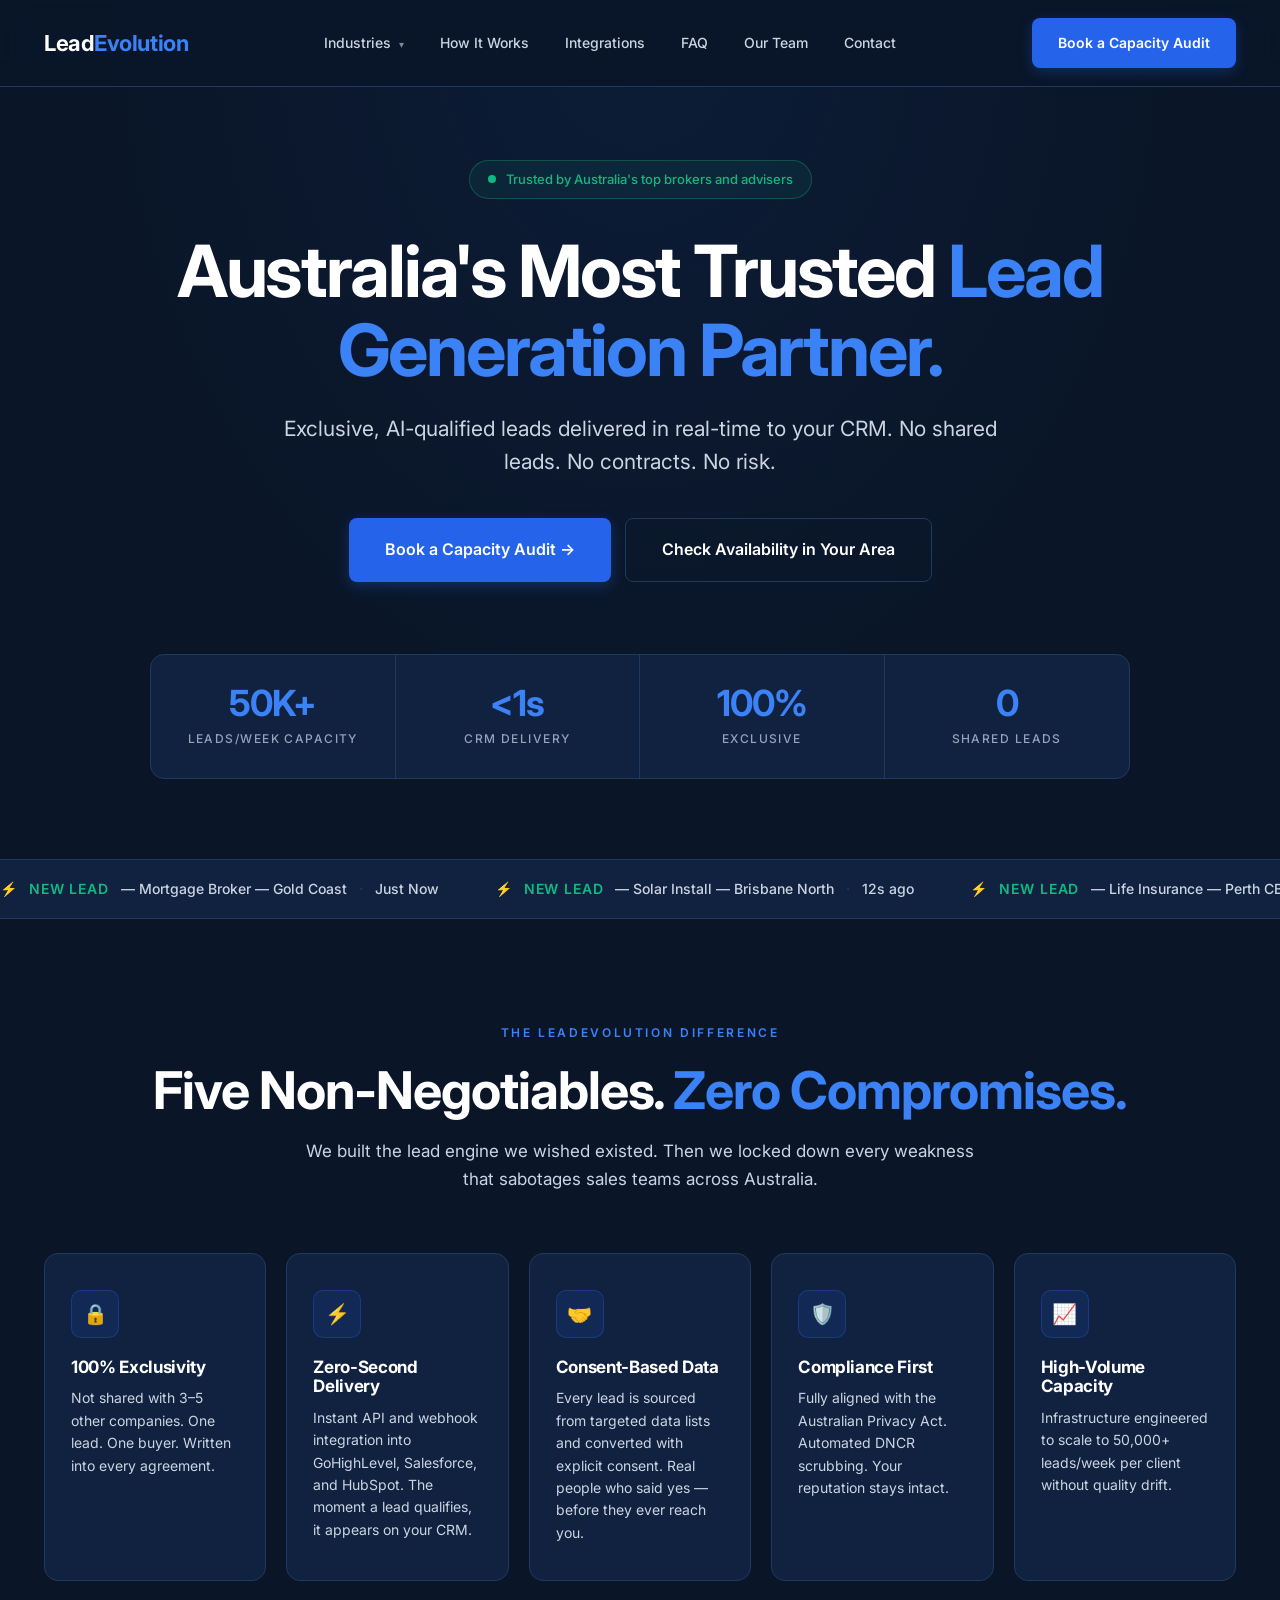
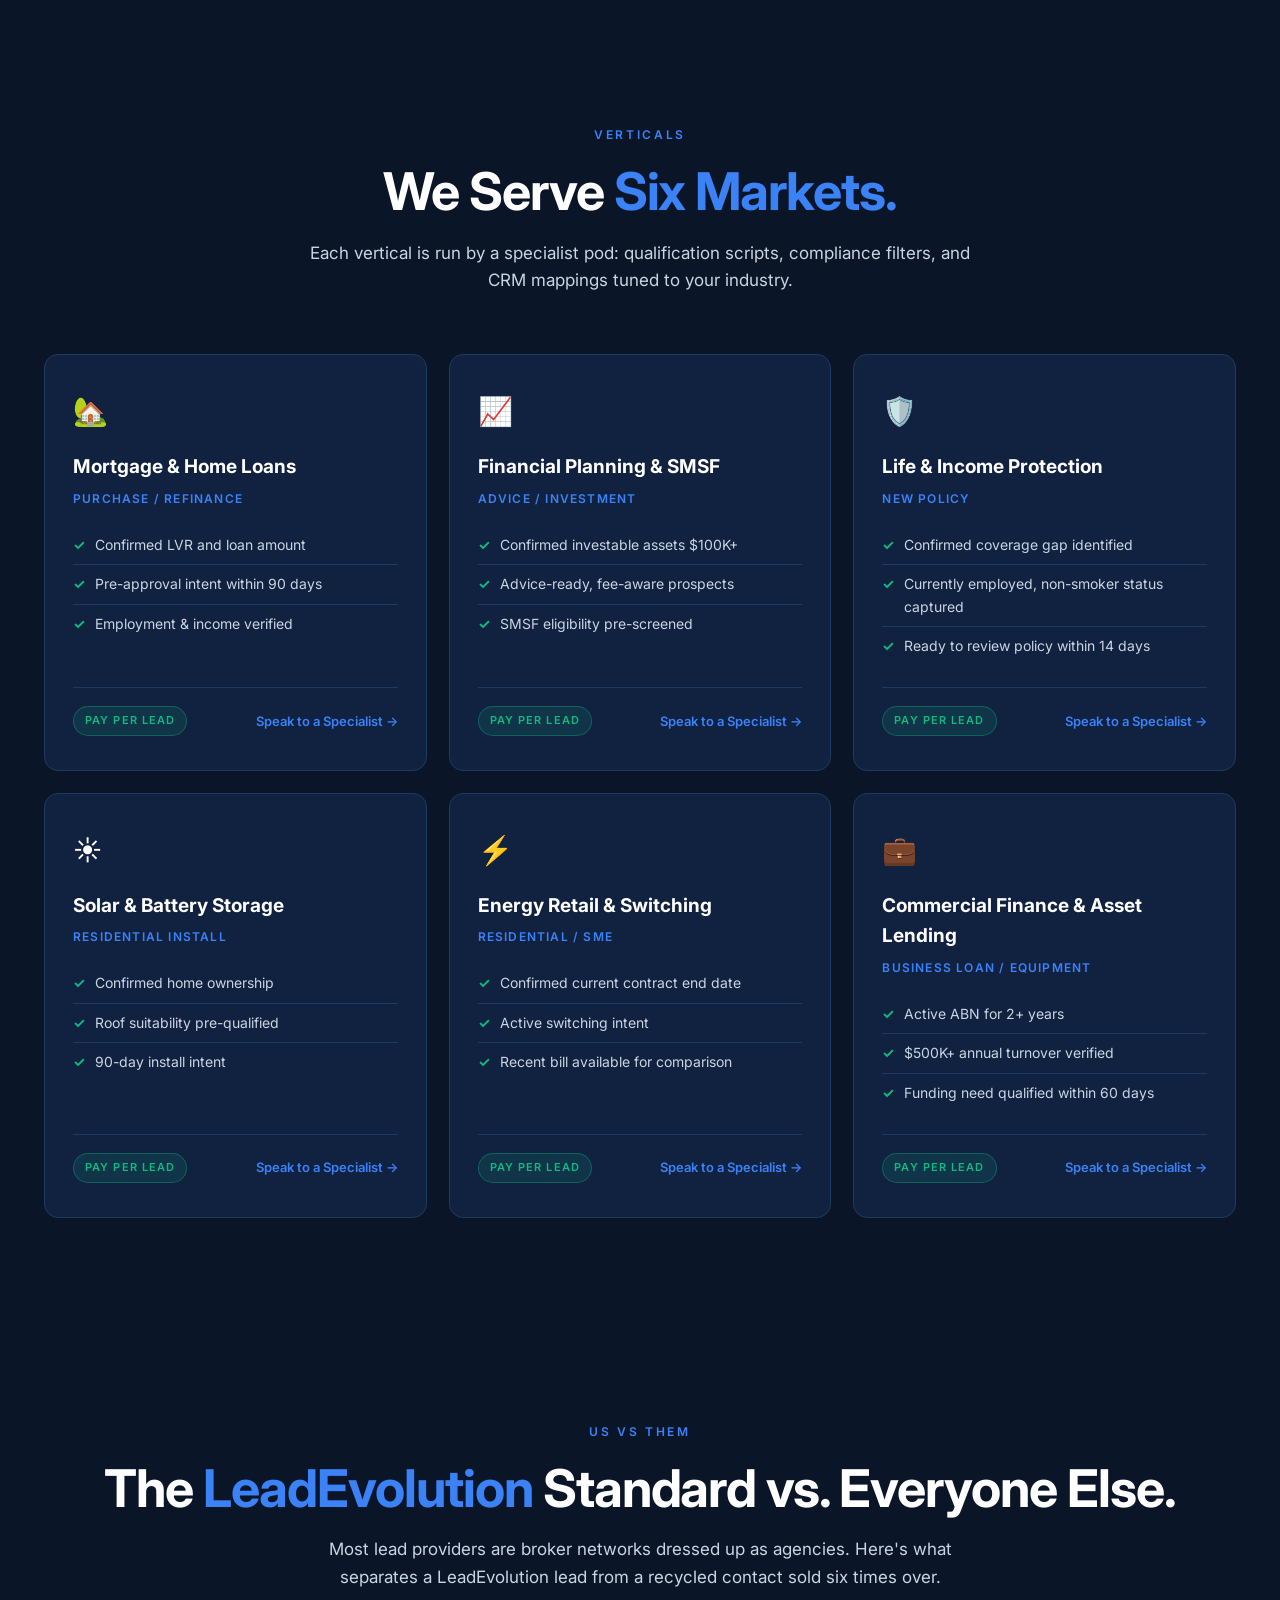
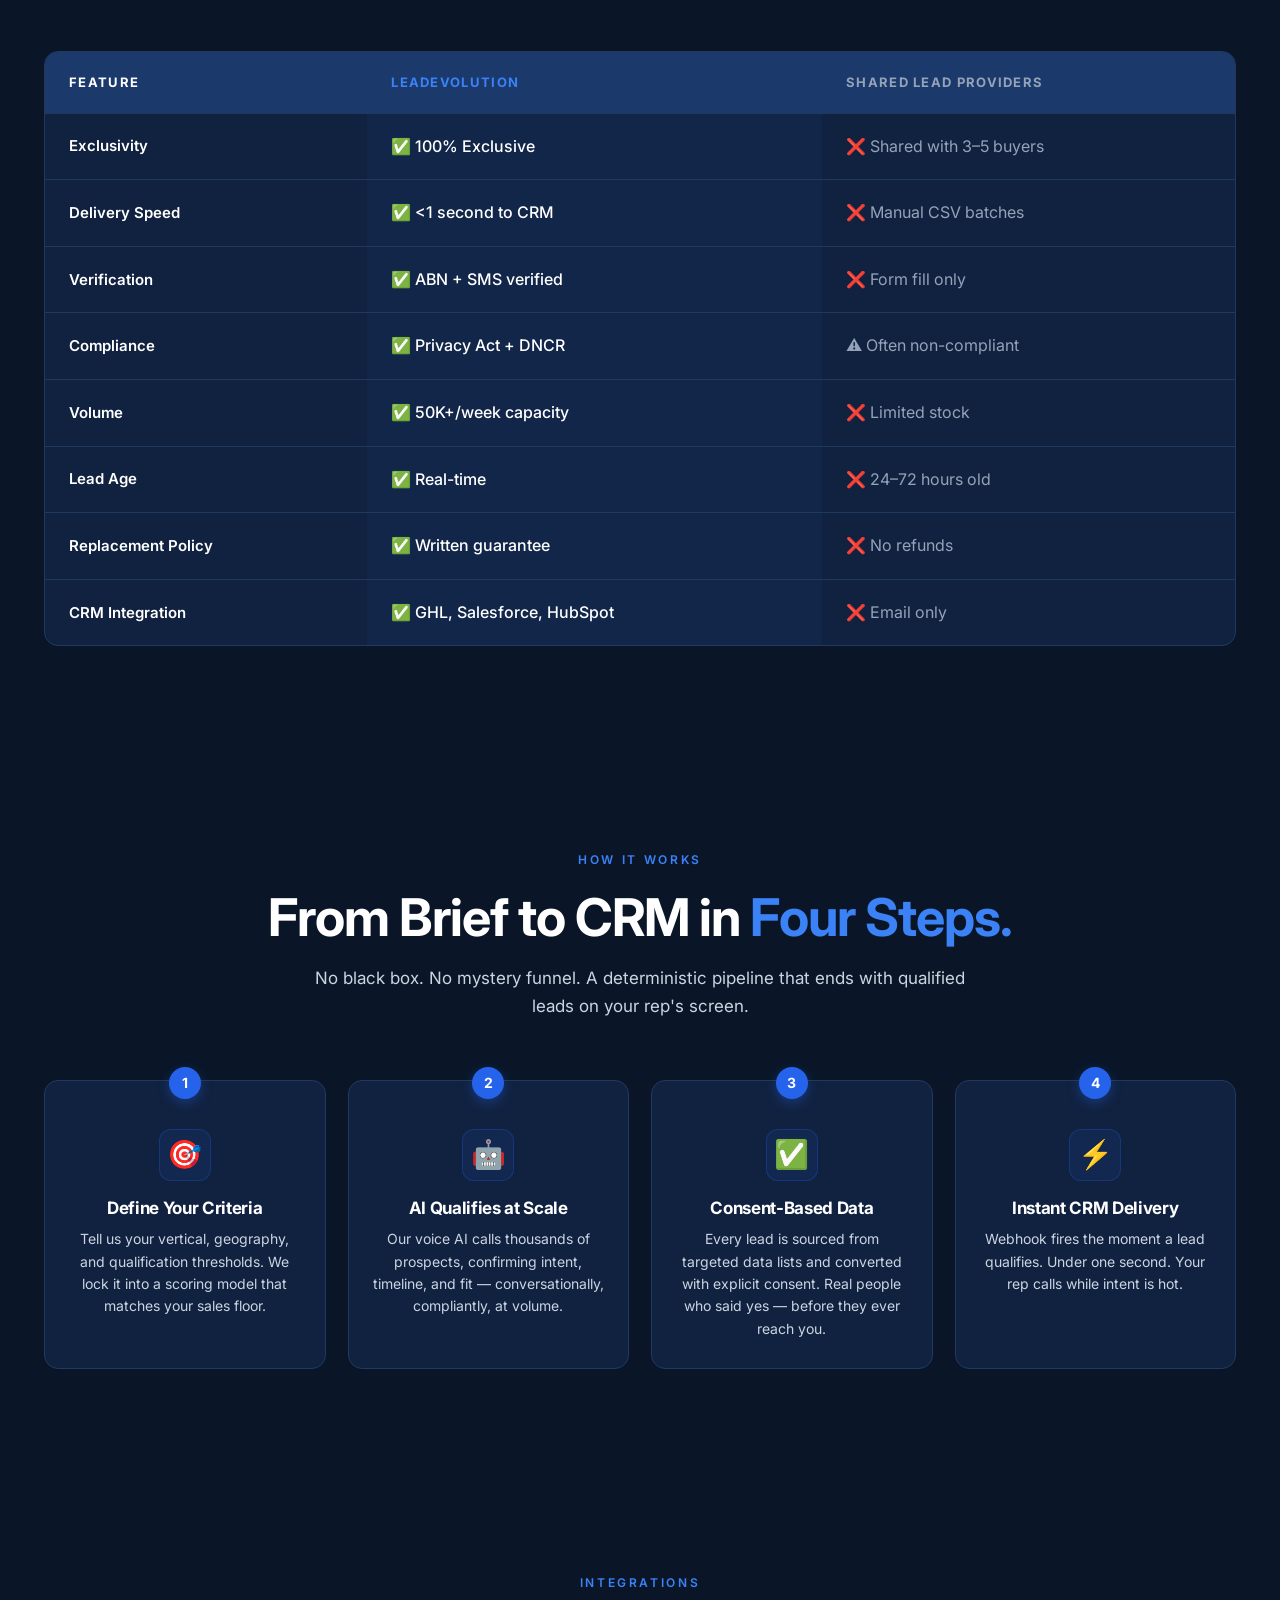
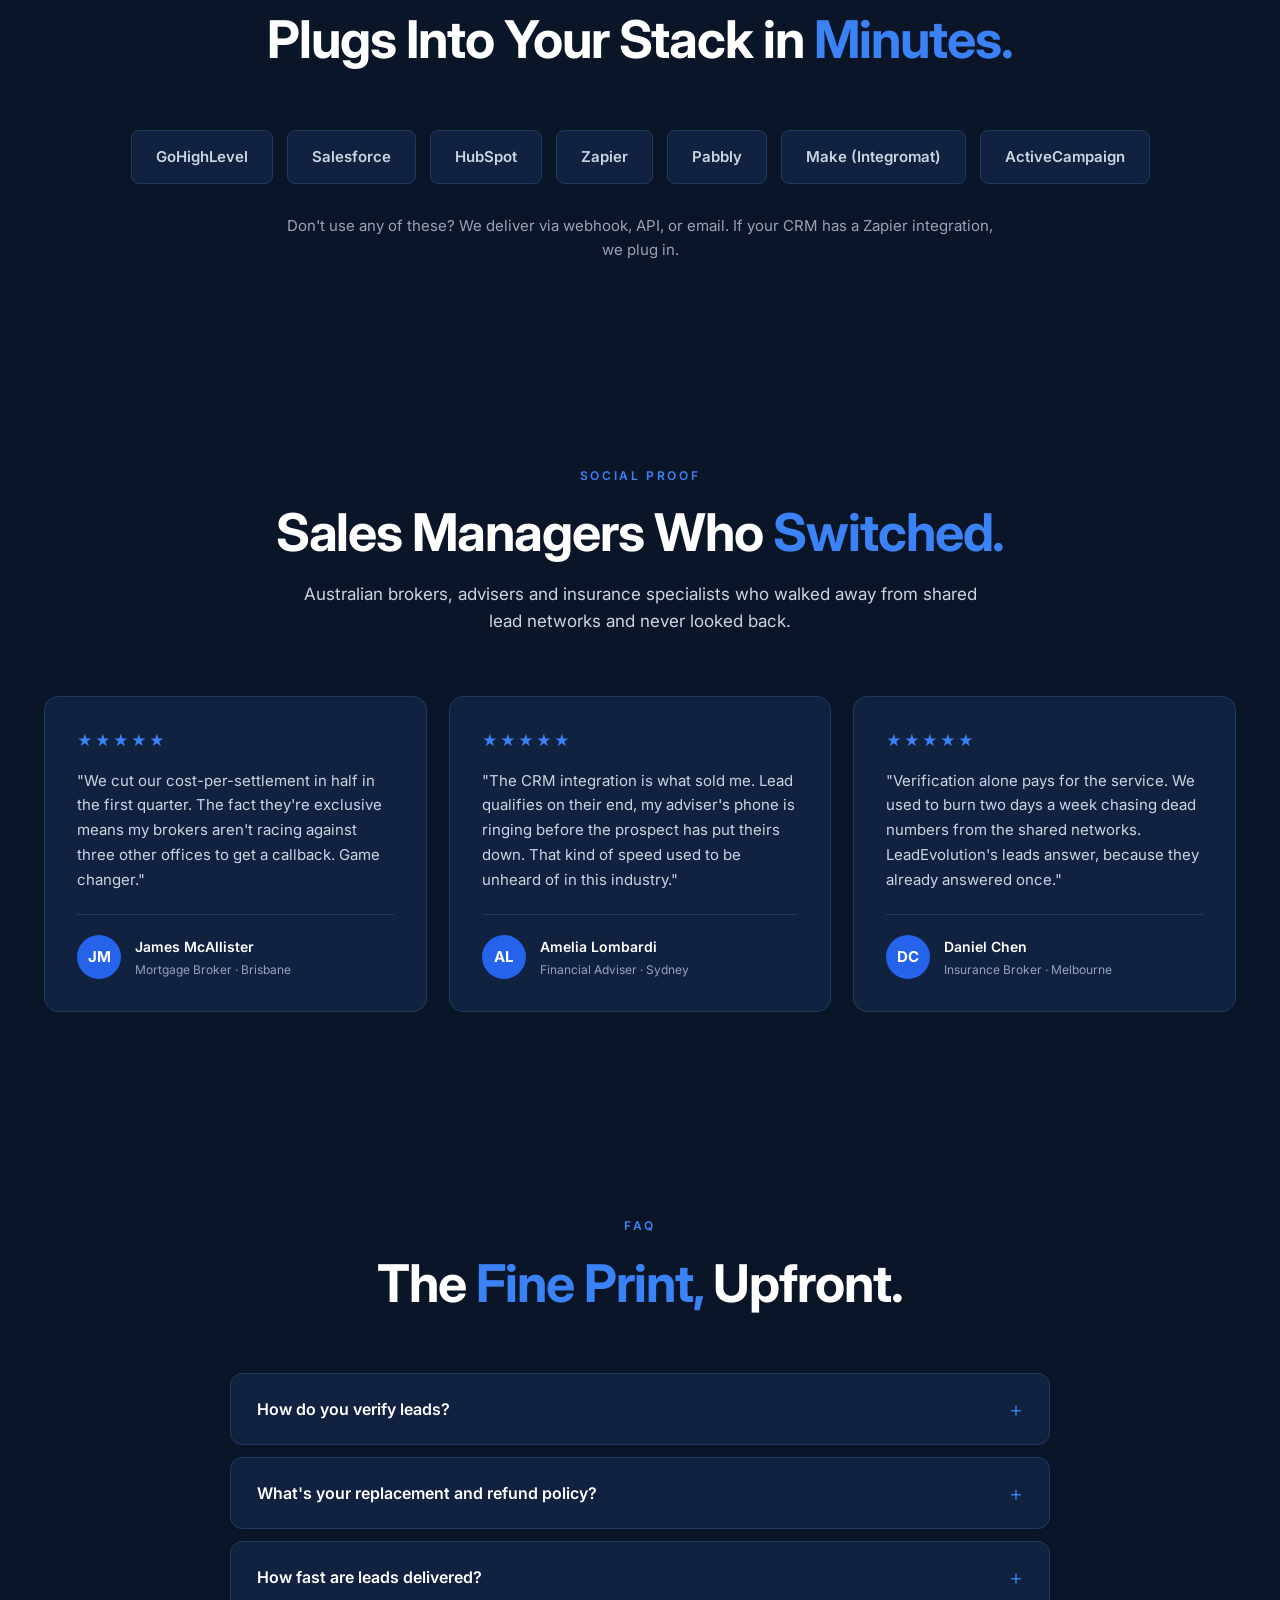
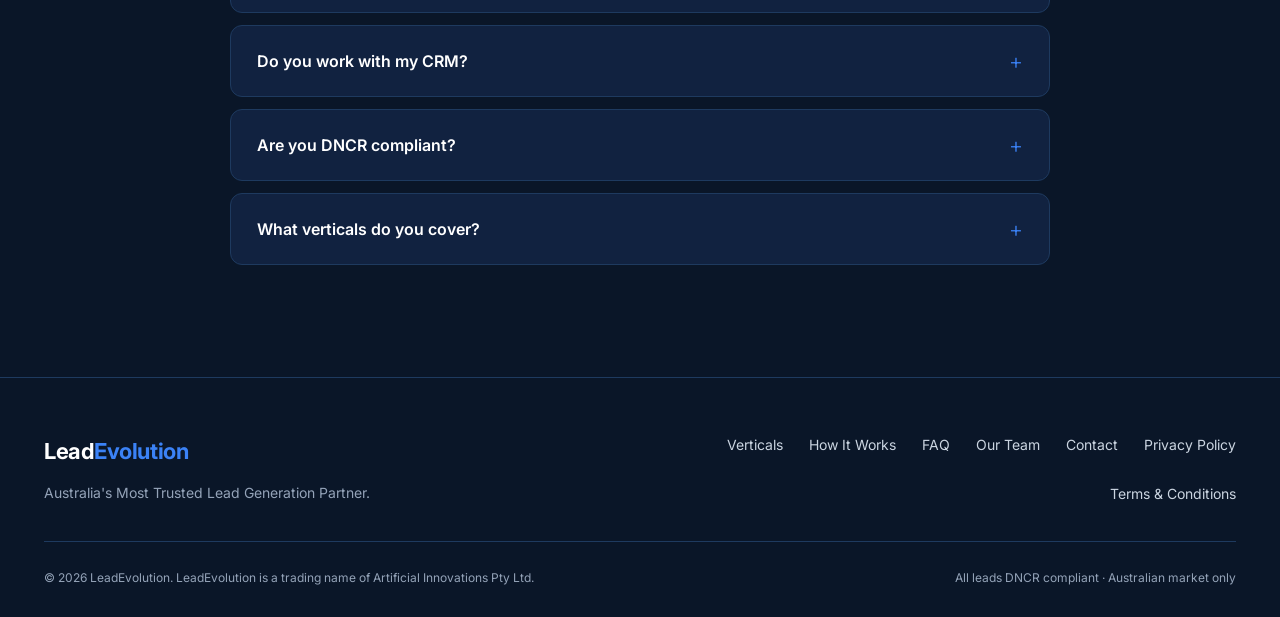
==== commit bde5ae14: "Nav fix: fullscreen mobile menu, remove lines, rename Verticals→Industries, remove Proof" ====
--- a/index.html
+++ b/index.html
@@ -451,14 +451,26 @@
     section{padding:72px 0}
     h2{font-size:32px}
     .nav-links{
-      display:none;position:absolute;top:100%;left:0;right:0;
-      background:#0A1628;flex-direction:column;gap:0;
-      border-bottom:1px solid #1E3A5F;
+      display:none;position:fixed;top:0;left:0;right:0;bottom:0;
+      background:rgba(10,22,40,0.98);
+      flex-direction:column;gap:0;
+      justify-content:center;align-items:center;
+      z-index:99;backdrop-filter:blur(20px);
     }
     .nav-links.open{display:flex}
-    .nav-links a{padding:18px 24px;border-bottom:1px solid #1E3A5F}
-    .nav-toggle{display:block}
+    .nav-links li{width:100%;text-align:center}
+    .nav-links li a{
+      display:block;padding:18px 24px;
+      font-size:20px;font-weight:600;color:#FFFFFF;
+      border:none!important;border-bottom:none!important;
+      text-decoration:none;transition:color .2s;
+    }
+    .nav-links li a:hover{color:#3B82F6}
+    .nav-toggle{display:block;z-index:200;position:relative}
     nav .btn-primary{display:none}
+    .nav-links.open ~ * .nav-toggle span:nth-child(1){transform:translateY(10px) rotate(45deg)}
+    .nav-links.open ~ * .nav-toggle span:nth-child(2){opacity:0}
+    .nav-links.open ~ * .nav-toggle span:nth-child(3){transform:translateY(-10px) rotate(-45deg)}
     .hero{padding:130px 0 60px}
     .hero-stats{grid-template-columns:repeat(2,1fr)}
     .stat{border-right:none;border-bottom:1px solid #1E3A5F}
@@ -480,6 +492,8 @@
      ========================================================= */
   .nav-dropdown{position:relative}
   .nav-dropdown>a{cursor:pointer}
+  /* Remove any inherited border-bottom from nav items */
+  .nav-links li a{border-bottom:none!important}
   .dropdown-menu{
     display:none;position:absolute;top:calc(100% + 8px);left:0;
     background:#0d1f3c;border:1px solid #1E3A5F;border-radius:10px;
@@ -502,7 +516,7 @@
   <div class="nav-inner">
     <a href="index.html" class="logo">Lead<span>Evolution</span></a>
     <ul class="nav-links" id="navLinks">
-      <li class="nav-dropdown"><a href="#verticals">Verticals <span class="dd-chevron">▾</span></a>
+      <li class="nav-dropdown"><a href="#verticals">Industries <span class="dd-chevron">▾</span></a>
         <div class="dropdown-menu">
           <a href="verticals/mortgage-broker-leads.html">🏠 Mortgage Broker Leads</a>
           <a href="verticals/financial-planning-leads.html">📊 Financial Planning Leads</a>
@@ -514,7 +528,6 @@
       </li>
       <li><a href="#how">How It Works</a></li>
       <li><a href="#integrations">Integrations</a></li>
-      <li><a href="#proof">Proof</a></li>
       <li><a href="faq.html">FAQ</a></li>
       <li><a href="team.html">Our Team</a></li>
       <li><a href="contact.html">Contact</a></li>
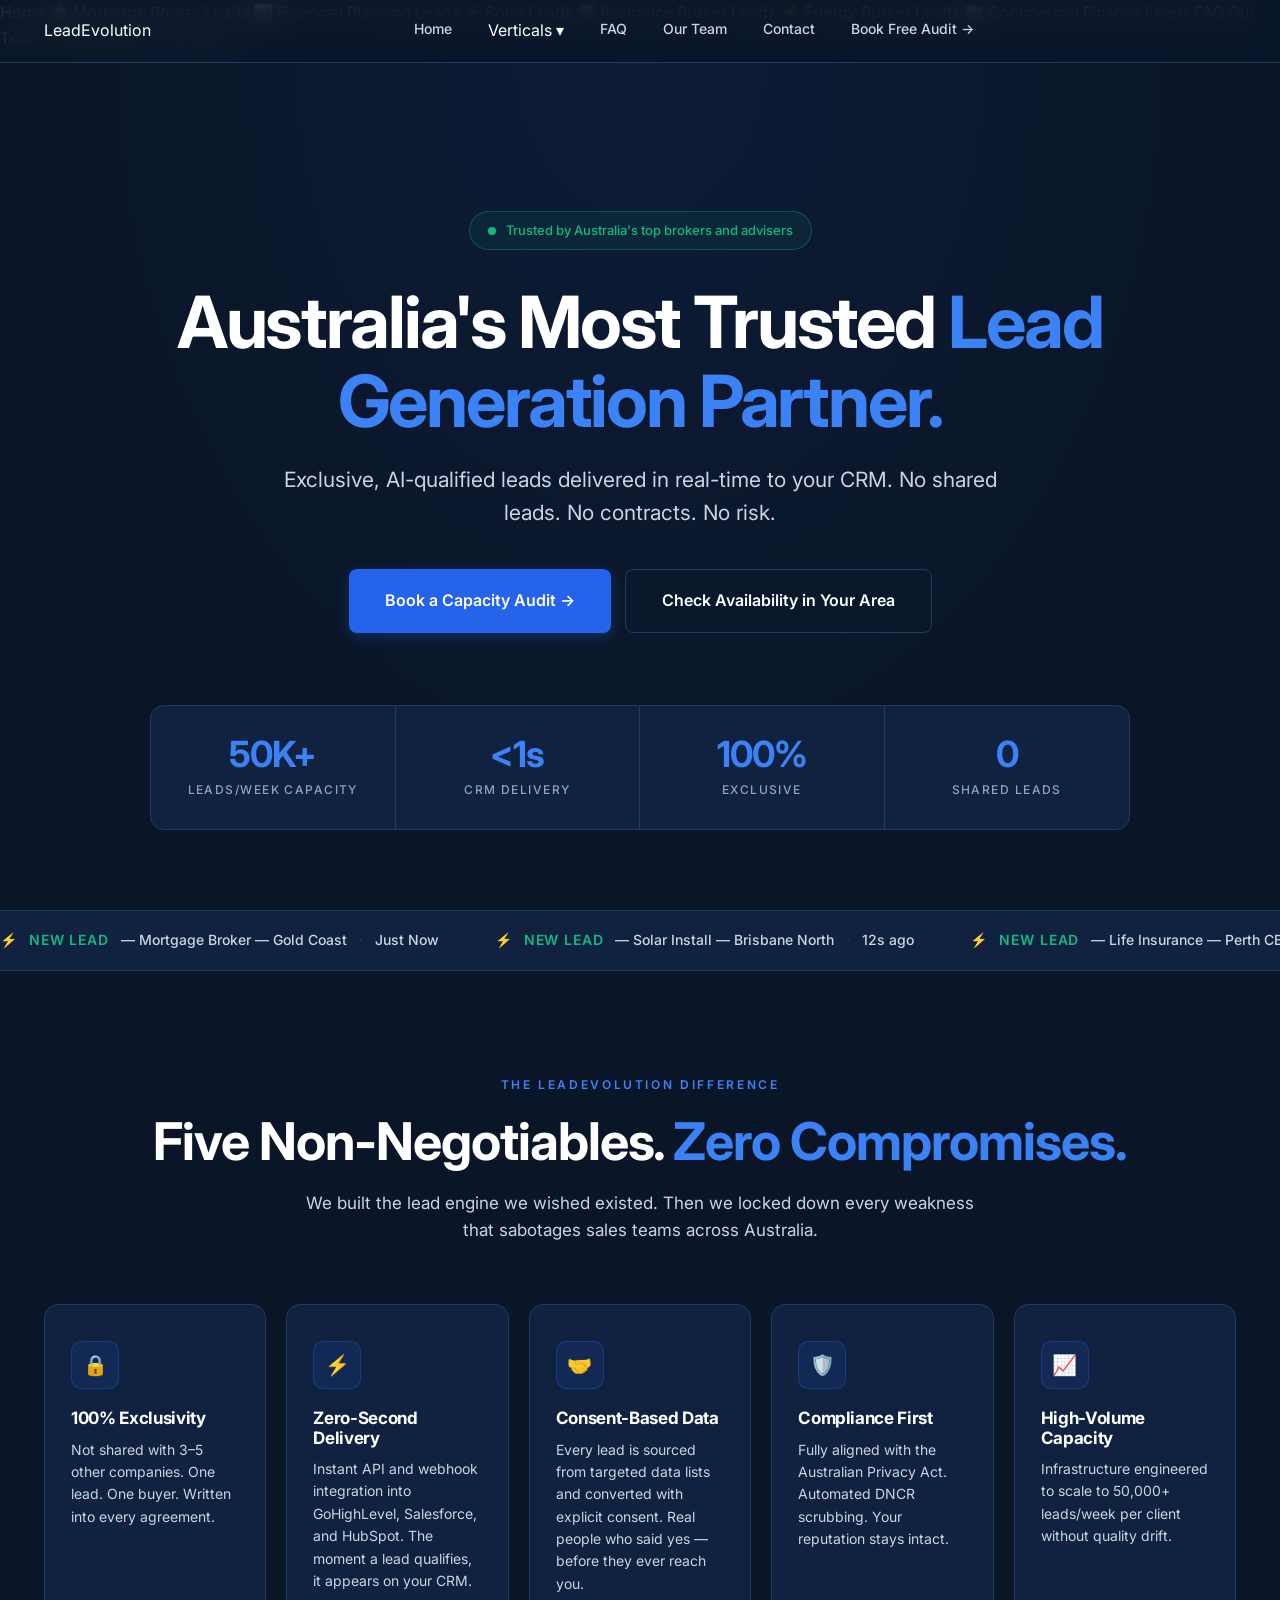
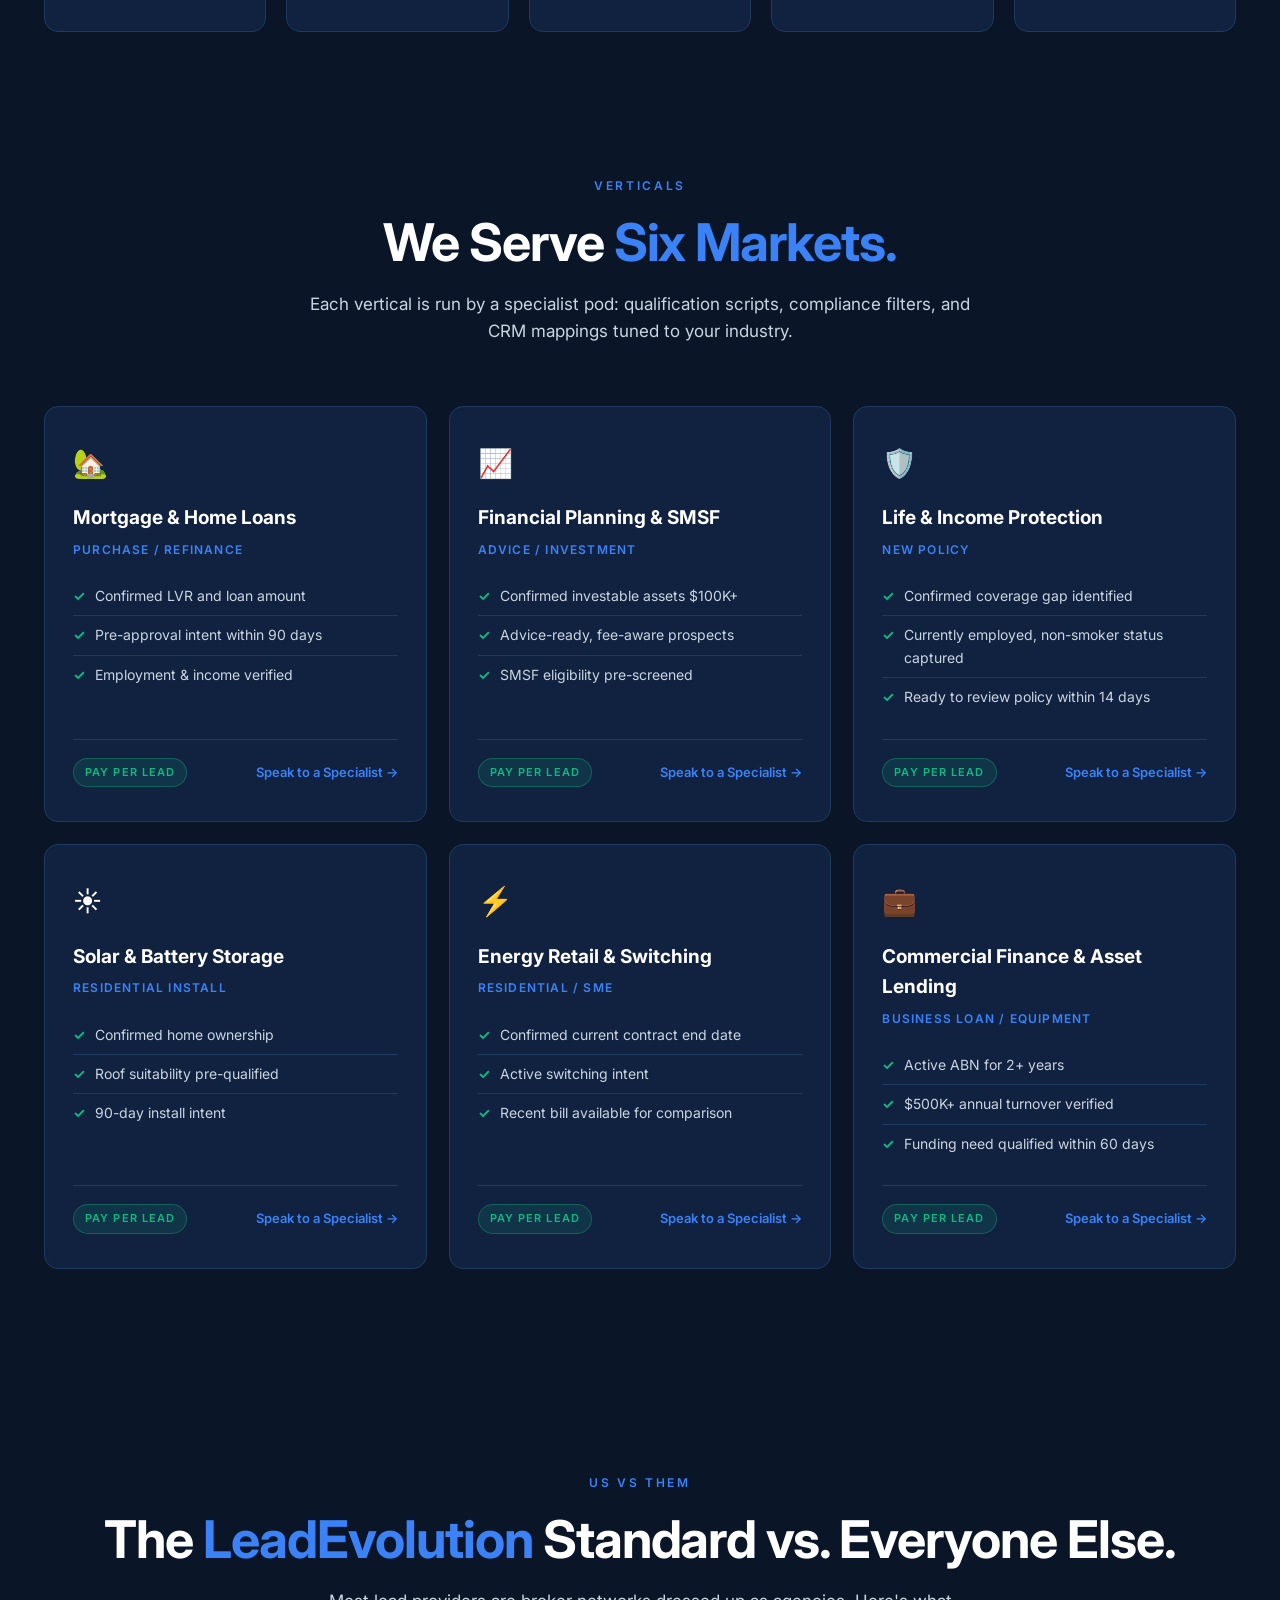
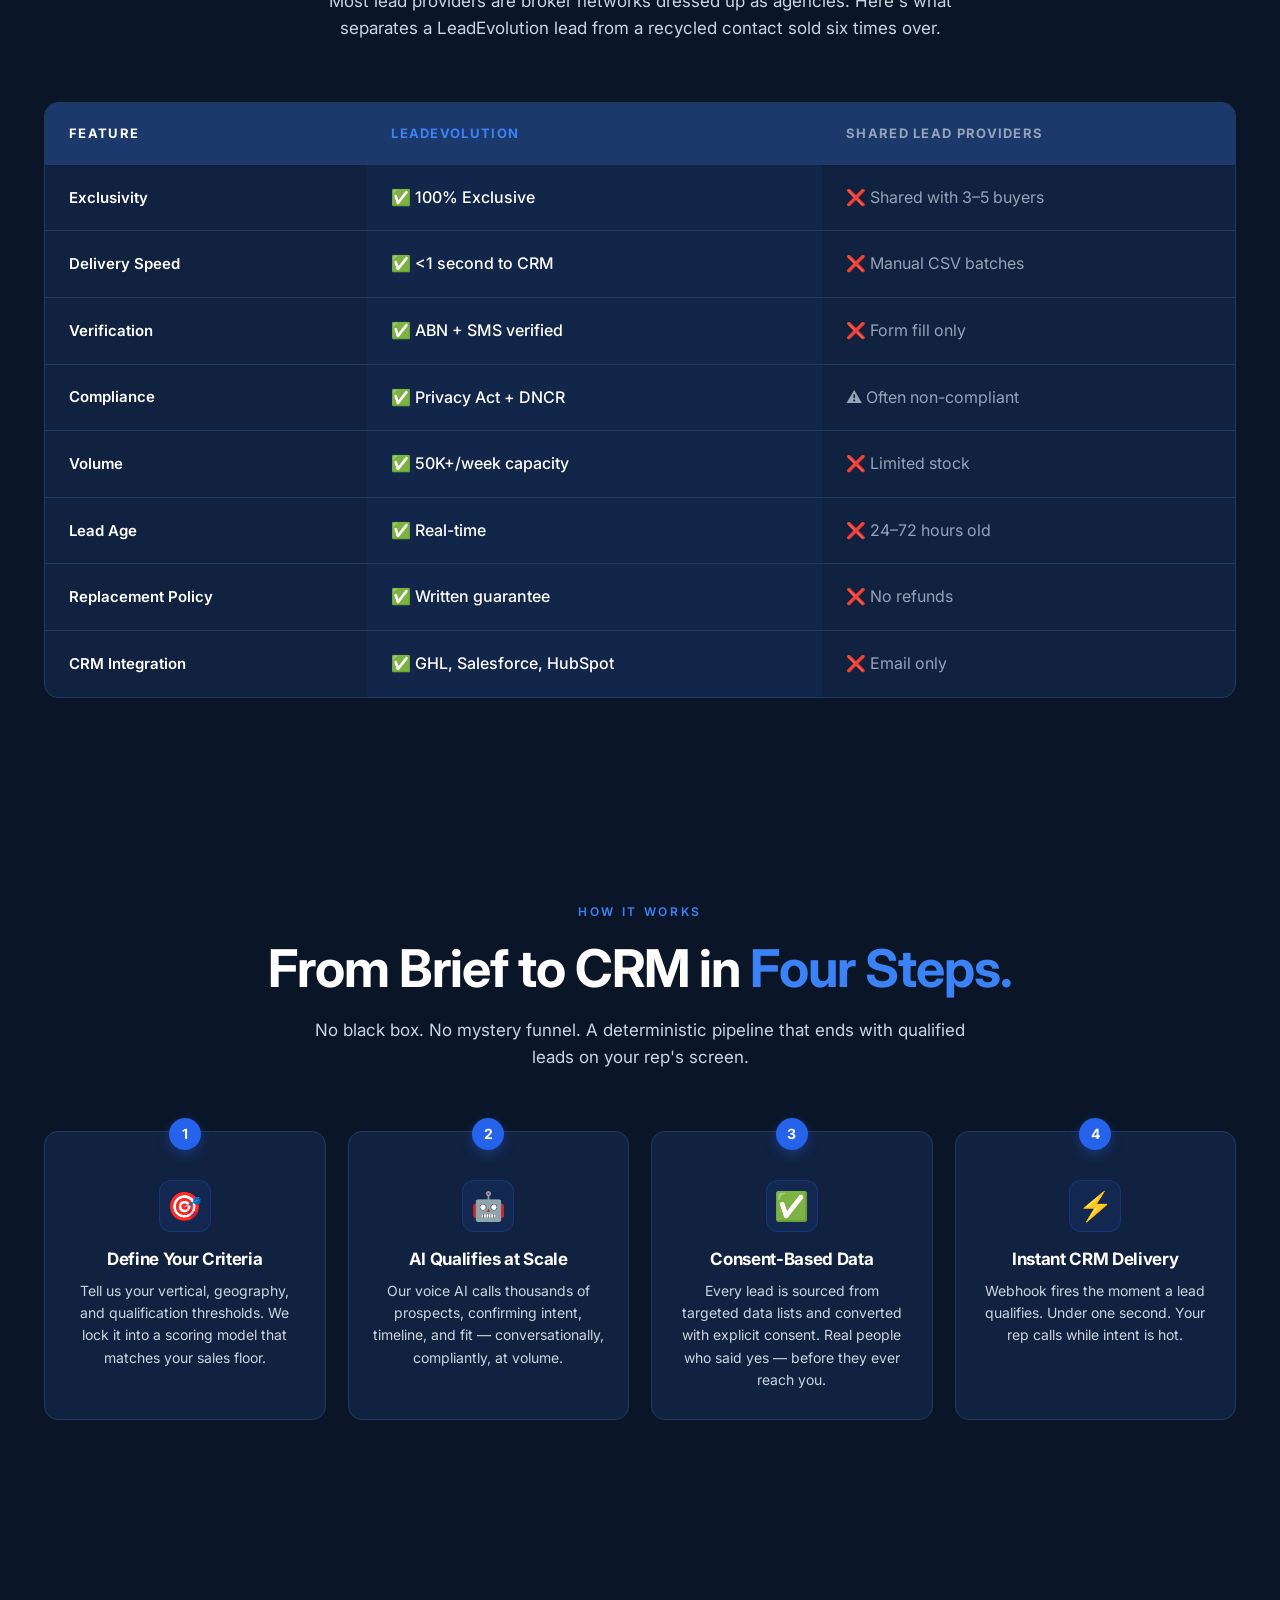
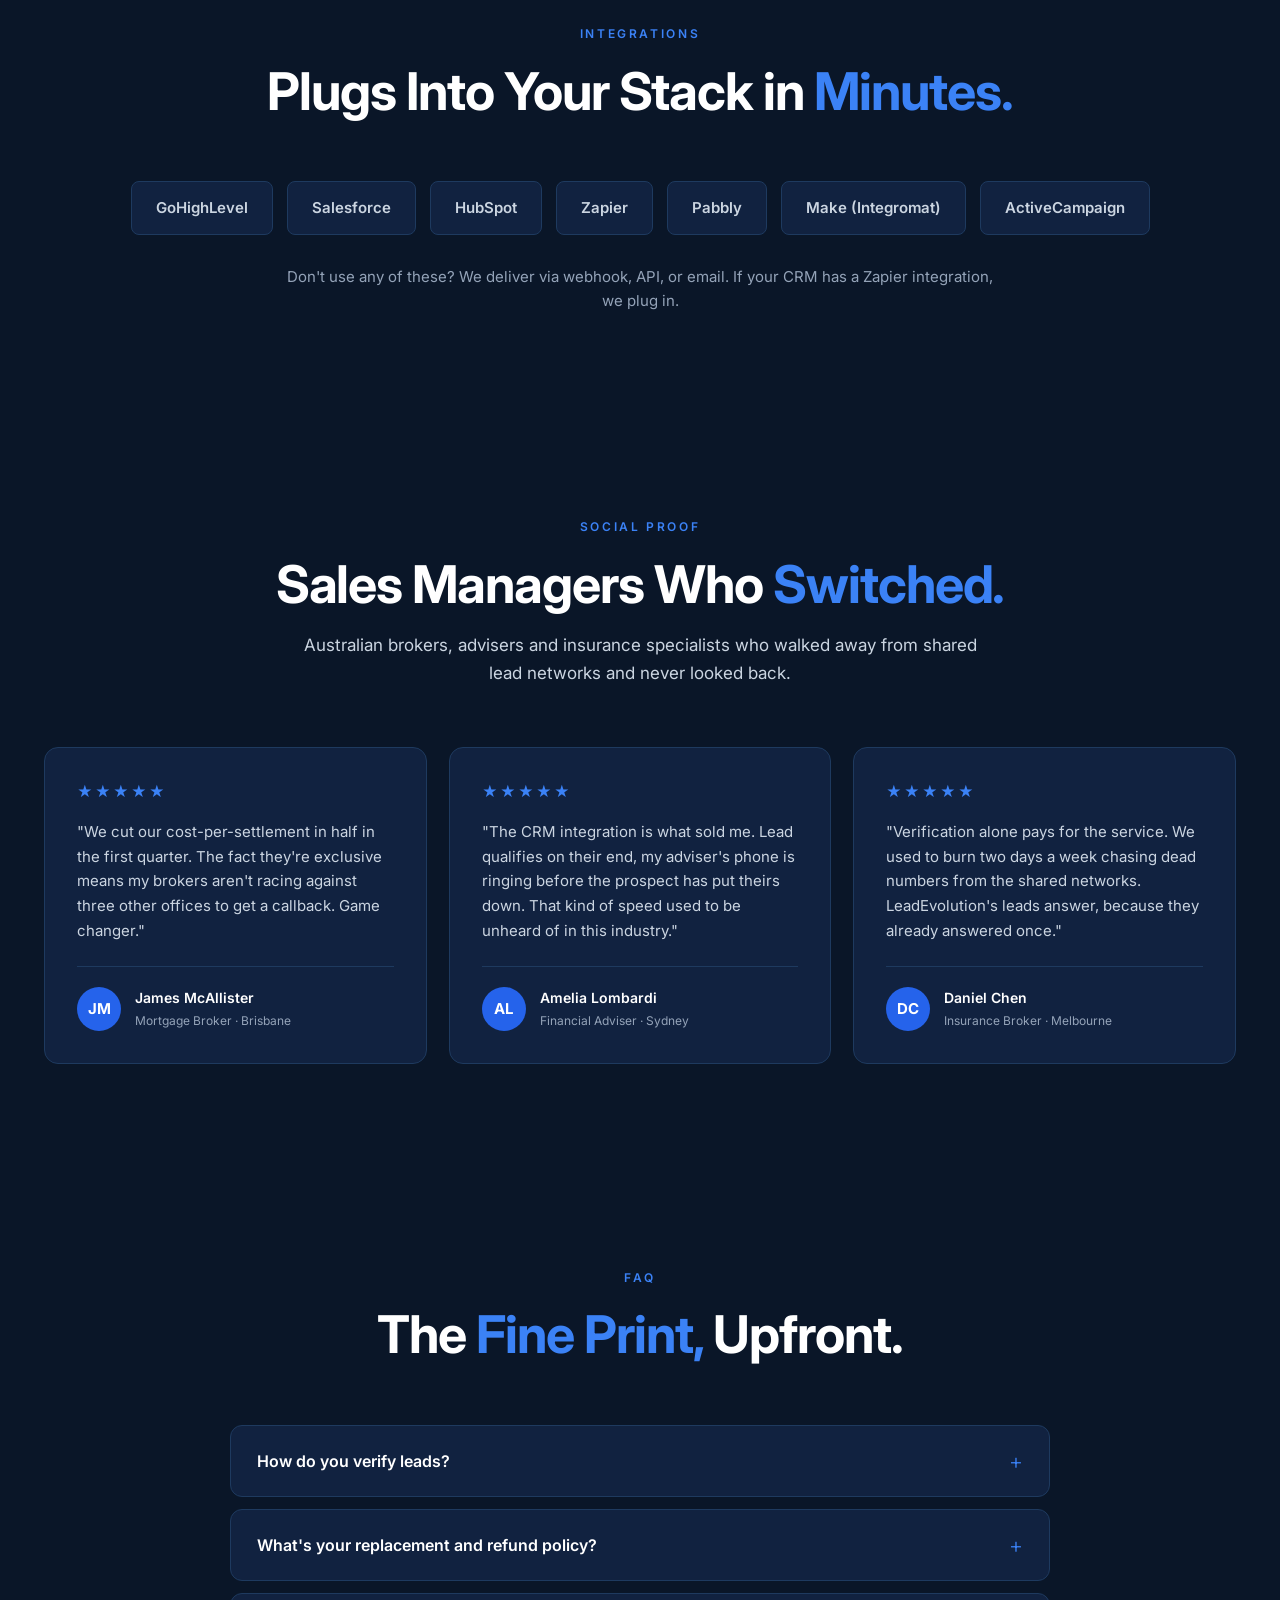
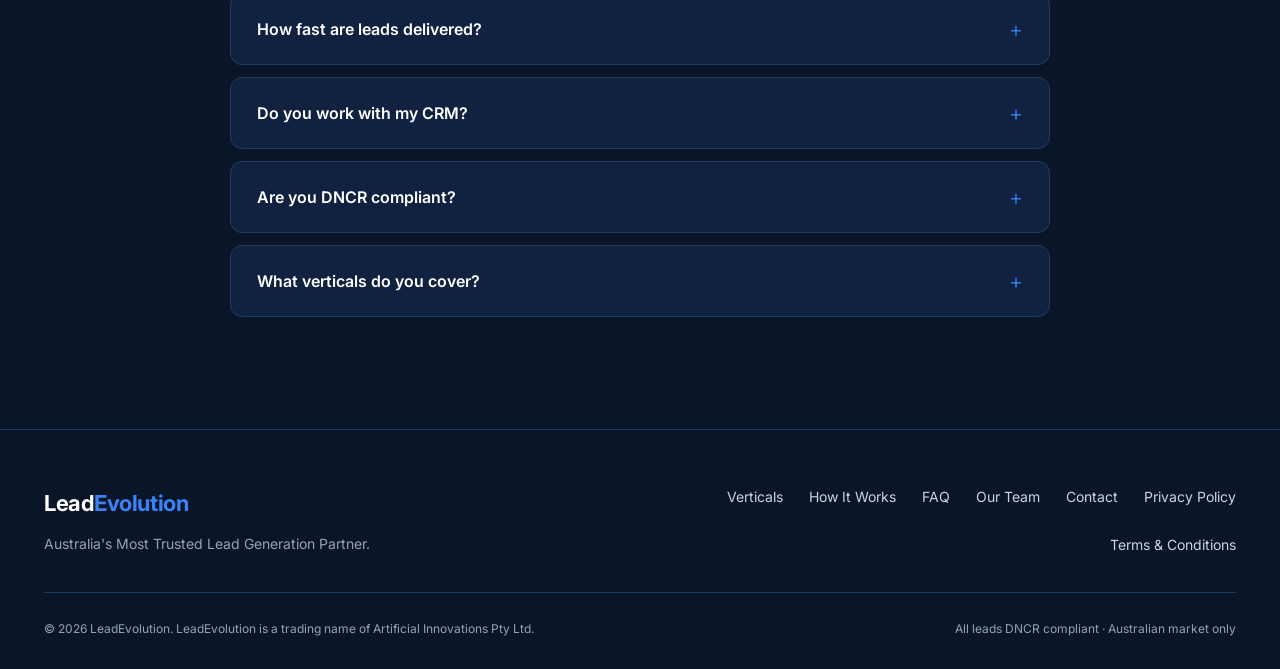
==== commit 9687cb65: "Uniform nav all pages + fill 4 empty vertical pages" ====
--- a/index.html
+++ b/index.html
@@ -451,26 +451,35 @@
     section{padding:72px 0}
     h2{font-size:32px}
     .nav-links{
-      display:none;position:fixed;top:0;left:0;right:0;bottom:0;
-      background:rgba(10,22,40,0.98);
+      display:none;position:fixed;top:72px;left:0;right:0;
+      background:#0d1f3c;
+      border-bottom:1px solid #1E3A5F;
       flex-direction:column;gap:0;
-      justify-content:center;align-items:center;
-      z-index:99;backdrop-filter:blur(20px);
+      z-index:99;
+      padding:8px 0 16px;
+      box-shadow:0 20px 40px rgba(0,0,0,0.4);
     }
     .nav-links.open{display:flex}
-    .nav-links li{width:100%;text-align:center}
+    .nav-links li{width:100%;text-align:left}
     .nav-links li a{
-      display:block;padding:18px 24px;
-      font-size:20px;font-weight:600;color:#FFFFFF;
+      display:block;padding:13px 24px;
+      font-size:15px;font-weight:500;color:#CBD5E1;
       border:none!important;border-bottom:none!important;
       text-decoration:none;transition:color .2s;
     }
-    .nav-links li a:hover{color:#3B82F6}
+    .nav-links li a:hover{color:#3B82F6;background:rgba(255,255,255,0.04)}
     .nav-toggle{display:block;z-index:200;position:relative}
     nav .btn-primary{display:none}
-    .nav-links.open ~ * .nav-toggle span:nth-child(1){transform:translateY(10px) rotate(45deg)}
-    .nav-links.open ~ * .nav-toggle span:nth-child(2){opacity:0}
-    .nav-links.open ~ * .nav-toggle span:nth-child(3){transform:translateY(-10px) rotate(-45deg)}
+    /* Dropdown inside mobile — show inline */
+    .nav-links.open .dropdown-menu{
+      display:block!important;position:static!important;
+      background:transparent!important;border:none!important;
+      box-shadow:none!important;padding:0!important;min-width:unset!important;
+    }
+    .nav-links.open .dropdown-menu a{
+      padding:10px 24px 10px 36px!important;font-size:14px!important;color:#94A3B8!important;
+    }
+    .nav-links.open .dropdown-menu a:hover{color:#3B82F6!important}
     .hero{padding:130px 0 60px}
     .hero-stats{grid-template-columns:repeat(2,1fr)}
     .stat{border-right:none;border-bottom:1px solid #1E3A5F}
@@ -514,30 +523,31 @@
 <!-- ============ NAV ============ -->
 <nav>
   <div class="nav-inner">
-    <a href="index.html" class="logo">Lead<span>Evolution</span></a>
-    <ul class="nav-links" id="navLinks">
-      <li class="nav-dropdown"><a href="#verticals">Industries <span class="dd-chevron">▾</span></a>
-        <div class="dropdown-menu">
-          <a href="verticals/mortgage-broker-leads.html">🏠 Mortgage Broker Leads</a>
-          <a href="verticals/financial-planning-leads.html">📊 Financial Planning Leads</a>
-          <a href="verticals/solar-leads.html">☀️ Solar Installation Leads</a>
-          <a href="verticals/insurance-leads.html">🛡️ Insurance Broker Leads</a>
-          <a href="verticals/energy-leads.html">⚡ Energy Broker Leads</a>
-          <a href="verticals/commercial-finance-leads.html">🏢 Commercial Finance Leads</a>
-        </div>
-      </li>
-      <li><a href="#how">How It Works</a></li>
-      <li><a href="#integrations">Integrations</a></li>
-      <li><a href="faq.html">FAQ</a></li>
-      <li><a href="team.html">Our Team</a></li>
-      <li><a href="contact.html">Contact</a></li>
-    </ul>
-    <a href="https://calendly.com/jordan-leadevolution/30min" class="btn btn-primary">Book a Capacity Audit</a>
-    <button class="nav-toggle" id="navToggle" aria-label="Menu">
-      <span></span><span></span><span></span>
-    </button>
+    <a href="index.html" class="nav-logo">Lead<span>Evolution</span></a>
+    <div class="nav-links" id="navLinks">
+      <a href="index.html" class="nav-link">Home</a>
+      <div class="dropdown"><span class="nav-link">Verticals ▾</span><div class="dropdown-menu"><a href="verticals/mortgage-broker-leads.html" class="dropdown-item">🏠 Mortgage Broker Leads</a><a href="verticals/financial-planning-leads.html" class="dropdown-item">📊 Financial Planning Leads</a><a href="verticals/solar-leads.html" class="dropdown-item">☀️ Solar Leads</a><a href="verticals/insurance-leads.html" class="dropdown-item">🛡️ Insurance Broker Leads</a><a href="verticals/energy-leads.html" class="dropdown-item">⚡ Energy Broker Leads</a><a href="verticals/commercial-finance-leads.html" class="dropdown-item">🏢 Commercial Finance Leads</a></div></div>
+      <a href="faq.html" class="nav-link">FAQ</a>
+      <a href="team.html" class="nav-link">Our Team</a>
+      <a href="contact.html" class="nav-link">Contact</a>
+      <a href="https://calendly.com/jordan-leadevolution/30min" target="_blank" class="nav-link nav-cta">Book Free Audit →</a>
+    </div>
+    <div class="hamburger" id="hamburger"><span></span><span></span><span></span></div>
   </div>
 </nav>
+<div class="mobile-menu" id="mobile-menu">
+  <a href="index.html" class="mobile-link">Home</a>
+  <a href="verticals/mortgage-broker-leads.html" class="mobile-link">🏠 Mortgage Broker Leads</a>
+  <a href="verticals/financial-planning-leads.html" class="mobile-link">📊 Financial Planning Leads</a>
+  <a href="verticals/solar-leads.html" class="mobile-link">☀️ Solar Leads</a>
+  <a href="verticals/insurance-leads.html" class="mobile-link">🛡️ Insurance Broker Leads</a>
+  <a href="verticals/energy-leads.html" class="mobile-link">⚡ Energy Broker Leads</a>
+  <a href="verticals/commercial-finance-leads.html" class="mobile-link">🏢 Commercial Finance Leads</a>
+  <a href="faq.html" class="mobile-link">FAQ</a>
+  <a href="team.html" class="mobile-link">Our Team</a>
+  <a href="contact.html" class="mobile-link">Contact</a>
+  <a href="https://calendly.com/jordan-leadevolution/30min" target="_blank" class="mobile-cta">Book Free Audit →</a>
+</div>
 
 <!-- ============ HERO ============ -->
 <header class="hero">
@@ -929,12 +939,6 @@
 </footer>
 
 <script>
-  // ============ NAV TOGGLE ============
-  const navToggle = document.getElementById('navToggle');
-  const navLinks = document.getElementById('navLinks');
-  navToggle.addEventListener('click', () => navLinks.classList.toggle('open'));
-  navLinks.querySelectorAll('a').forEach(a => a.addEventListener('click', () => navLinks.classList.remove('open')));
-
   // ============ FAQ ACCORDION ============
   document.querySelectorAll('.faq-item').forEach(item => {
     const q = item.querySelector('.faq-q');
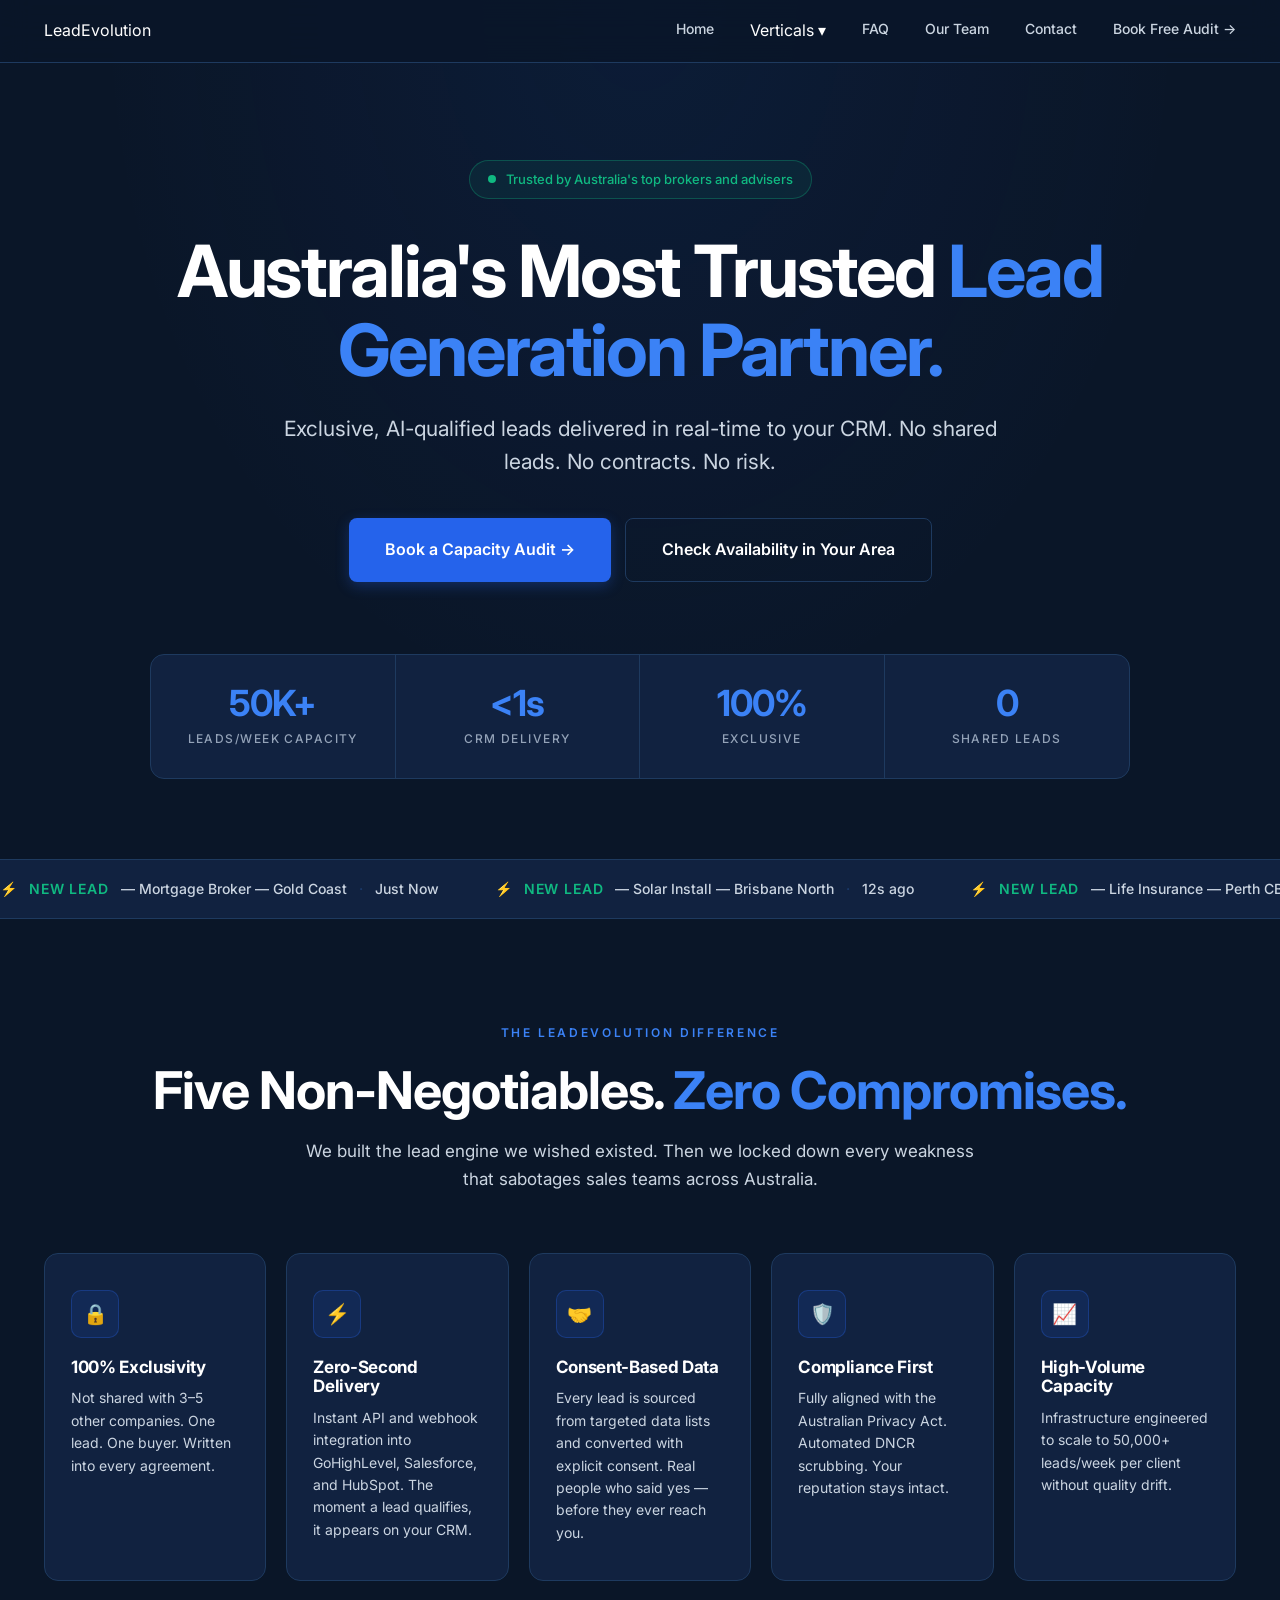
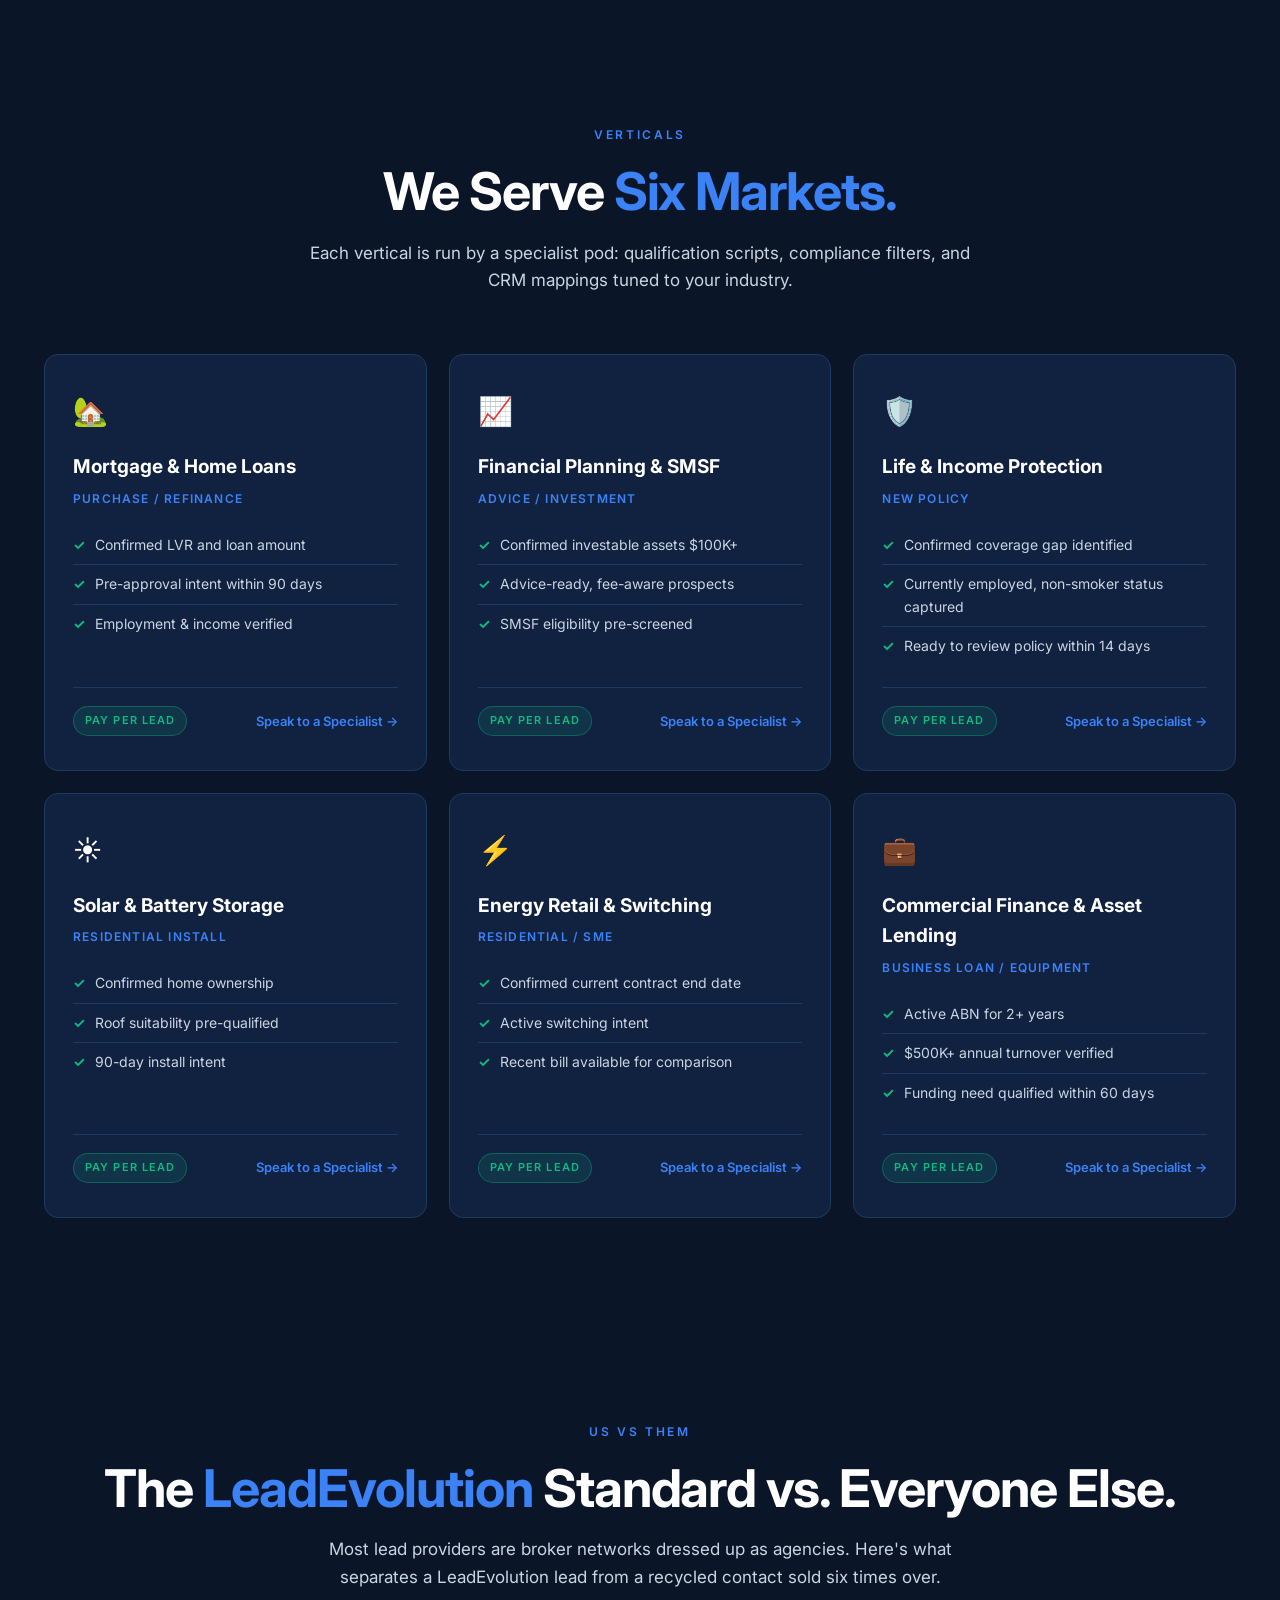
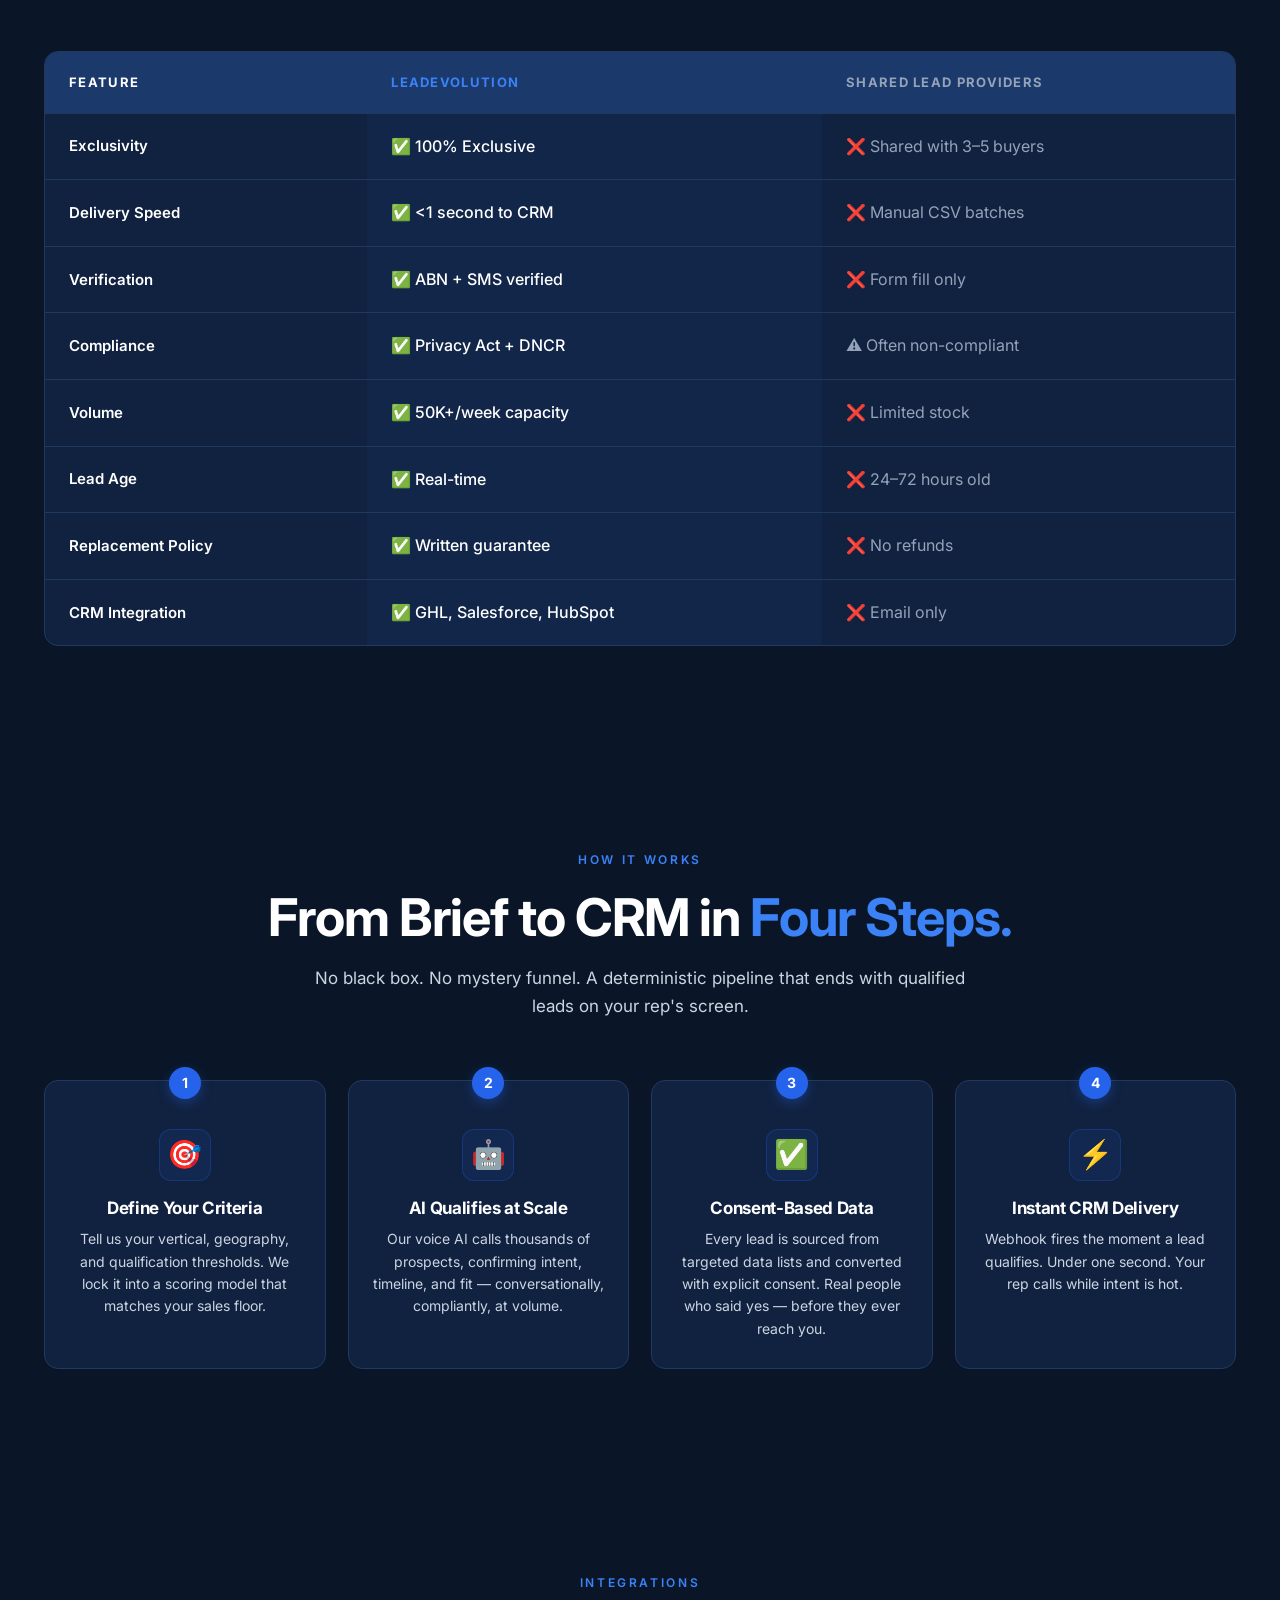
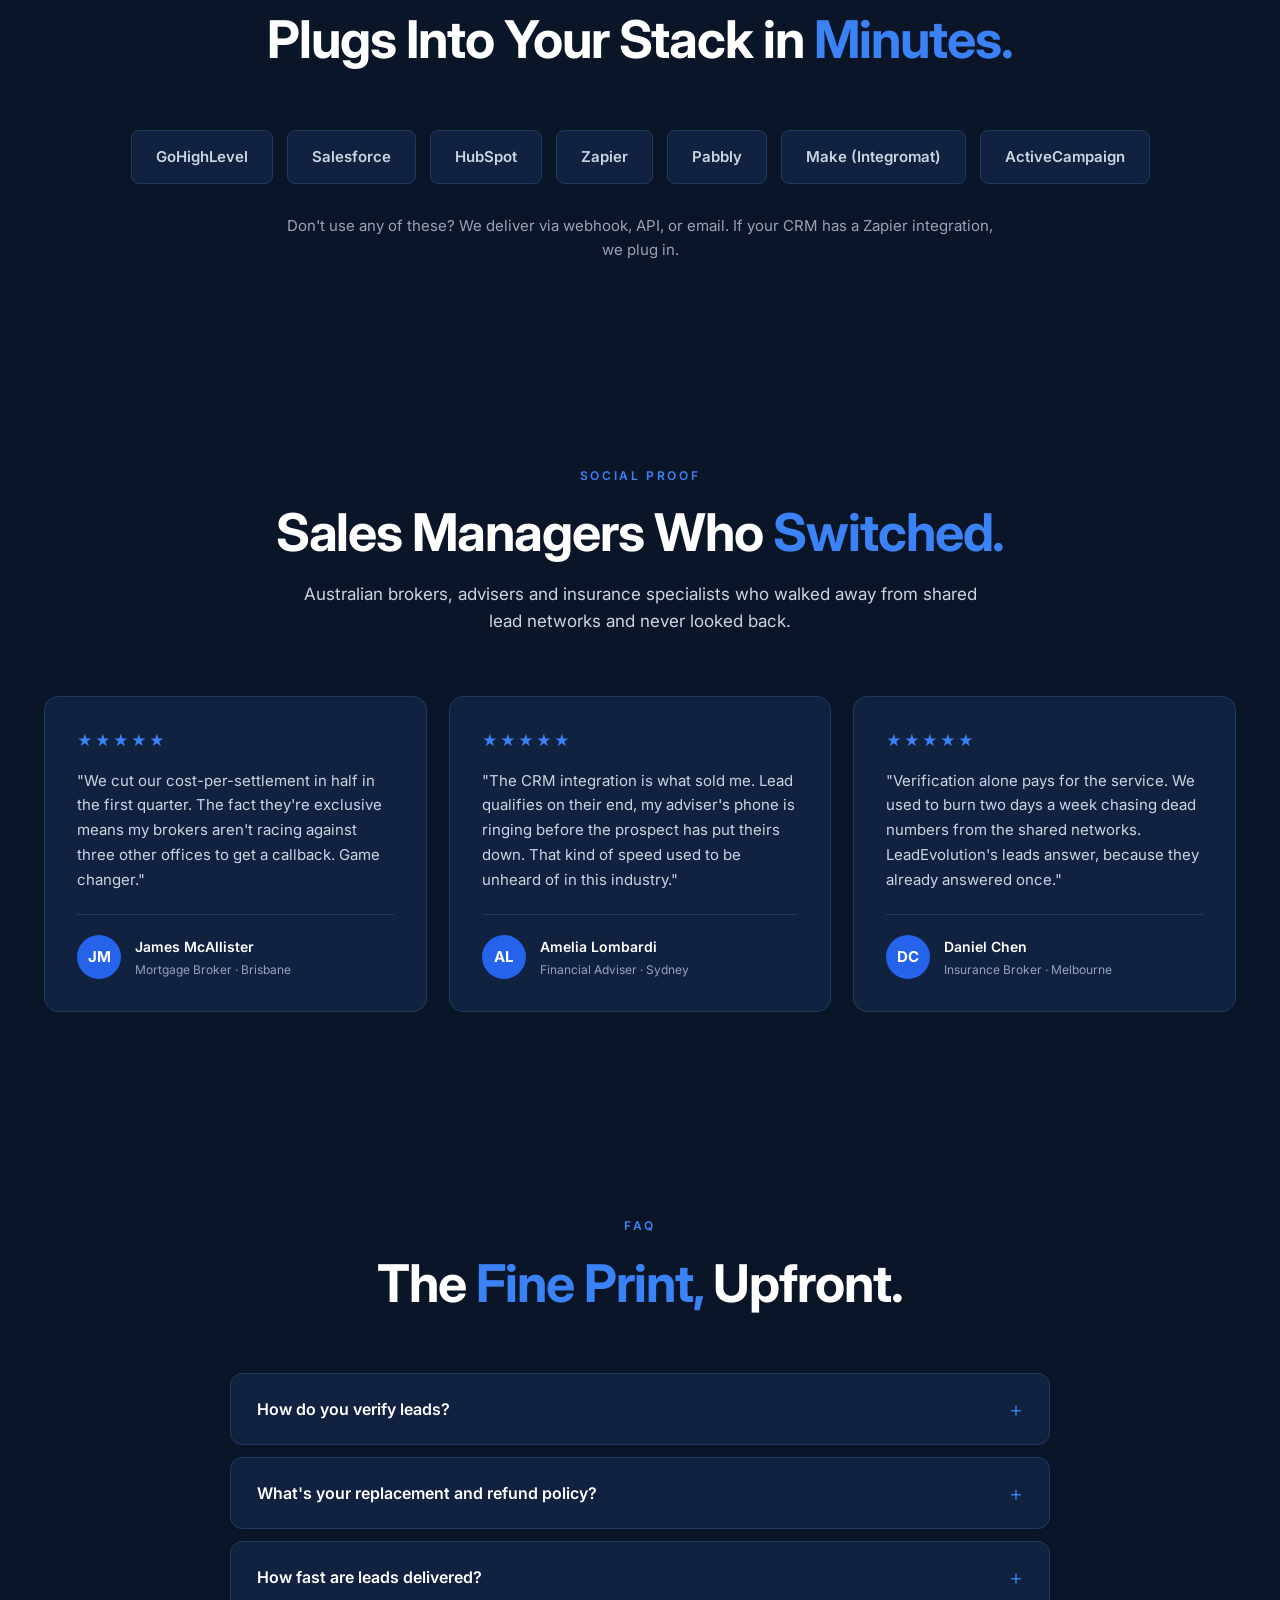
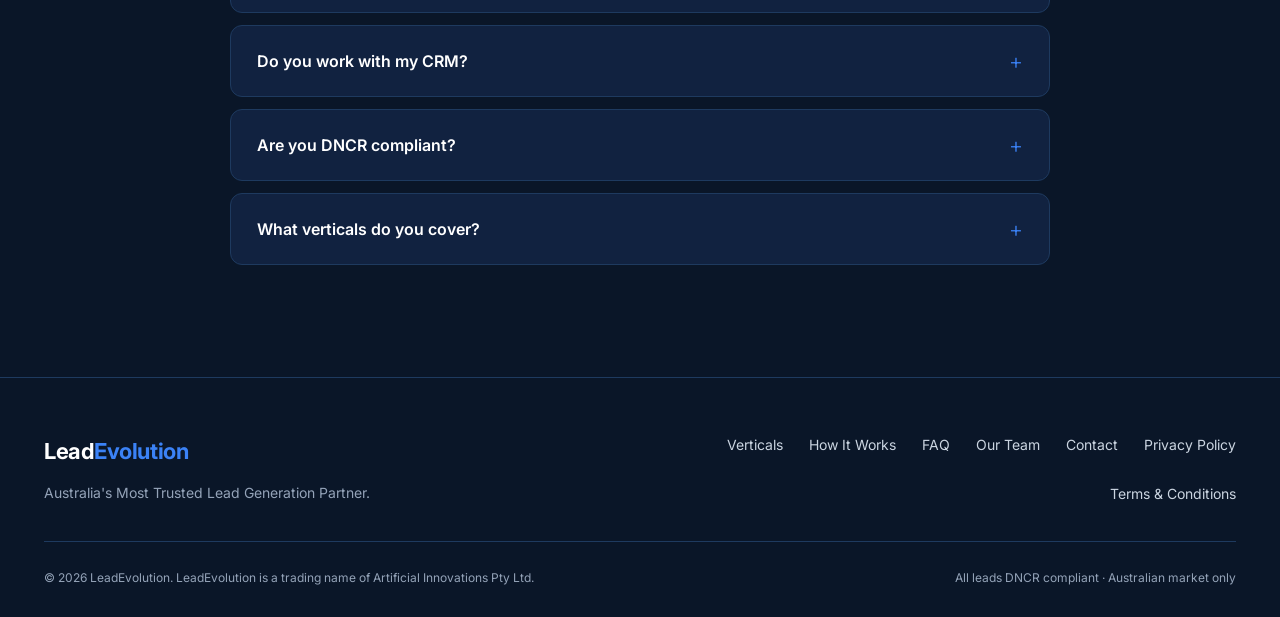
==== commit 38a3da0c: "Fix home page mobile nav — hide mobile-menu by default, link main.js" ====
--- a/index.html
+++ b/index.html
@@ -516,6 +516,22 @@
   }
   .dropdown-menu a:hover{color:#3B82F6;background:rgba(37,99,235,.08)}
   .dd-chevron{font-size:10px;margin-left:4px;opacity:.6}
+
+  /* =========================================================
+     MOBILE NAV (hamburger + mobile-menu)
+     ========================================================= */
+  .hamburger{display:none;flex-direction:column;gap:5px;cursor:pointer;padding:8px;background:none;border:none}
+  .hamburger span{width:22px;height:2px;background:white;border-radius:2px;display:block;transition:all 0.3s}
+  .mobile-menu{display:none;position:fixed;top:68px;left:0;right:0;background:#0d1f3c;border-bottom:1px solid #1E3A5F;padding:16px;z-index:999;box-shadow:0 20px 40px rgba(0,0,0,0.5)}
+  .mobile-menu.open{display:block}
+  .mobile-link{display:block;padding:12px 16px;font-size:15px;color:#CBD5E1;border-radius:8px;transition:all 0.2s;text-decoration:none}
+  .mobile-link:hover{color:white;background:rgba(255,255,255,0.05)}
+  .mobile-cta{display:block;margin:12px 0 0;background:#2563EB;color:white;text-align:center;padding:13px;border-radius:8px;font-weight:700;text-decoration:none}
+  @media(max-width:768px){
+    .hamburger{display:flex}
+    .nav-links{display:none!important}
+    nav .btn-primary{display:none}
+  }
 </style>
 </head>
 <body>
@@ -938,6 +954,7 @@
   </div>
 </footer>
 
+<script src="main.js"></script>
 <script>
   // ============ FAQ ACCORDION ============
   document.querySelectorAll('.faq-item').forEach(item => {
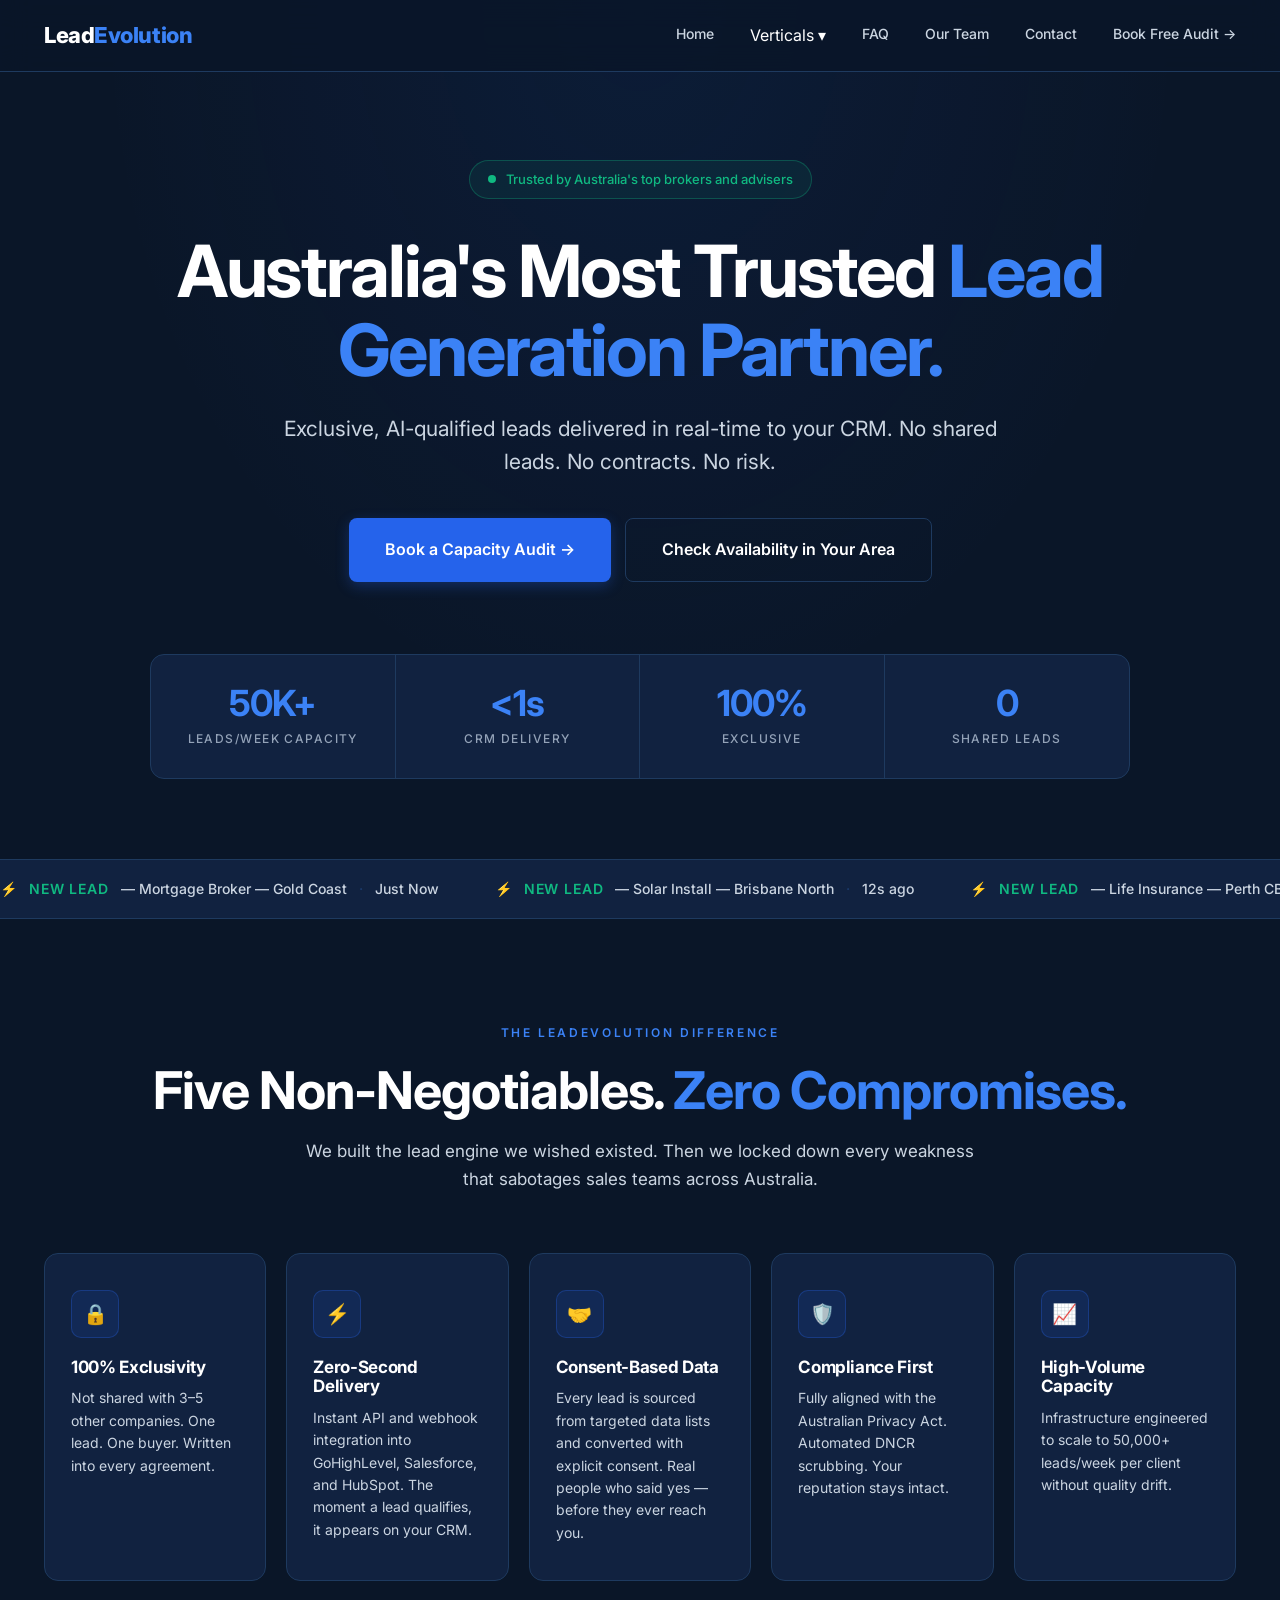
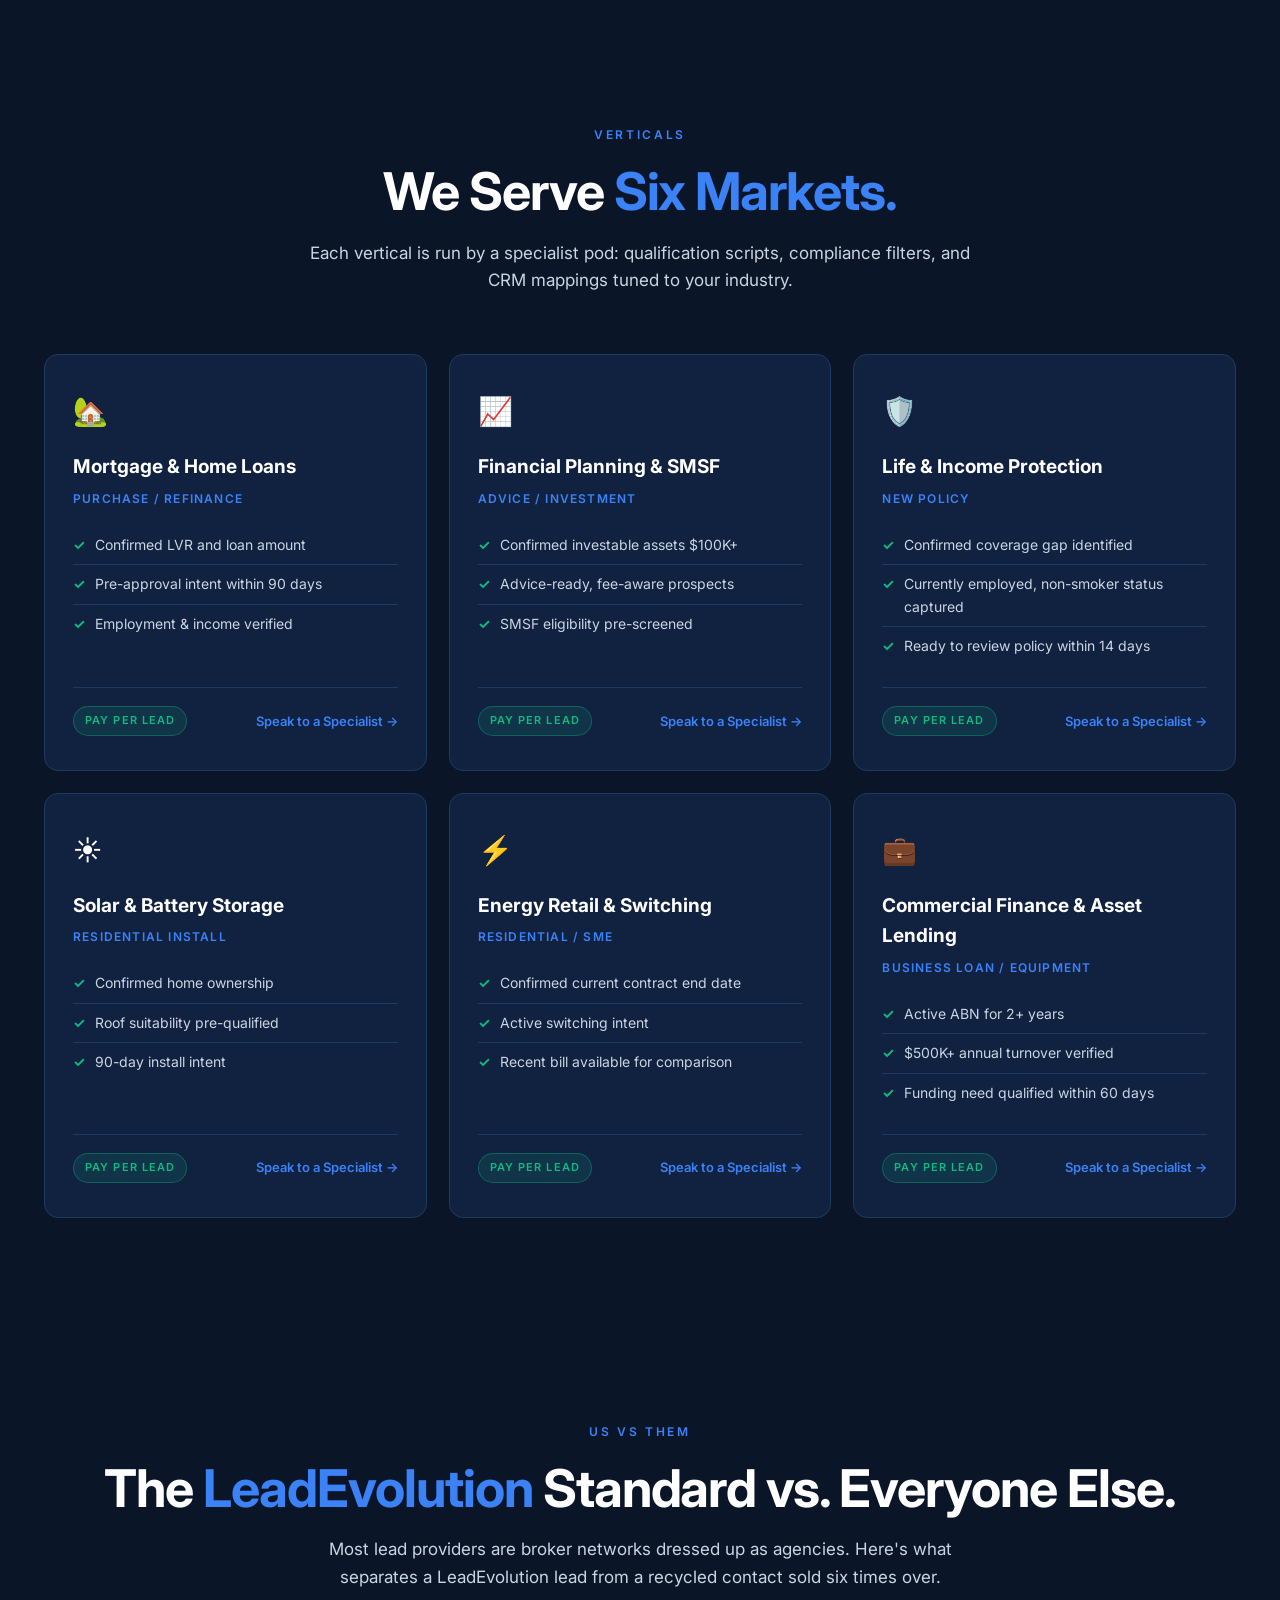
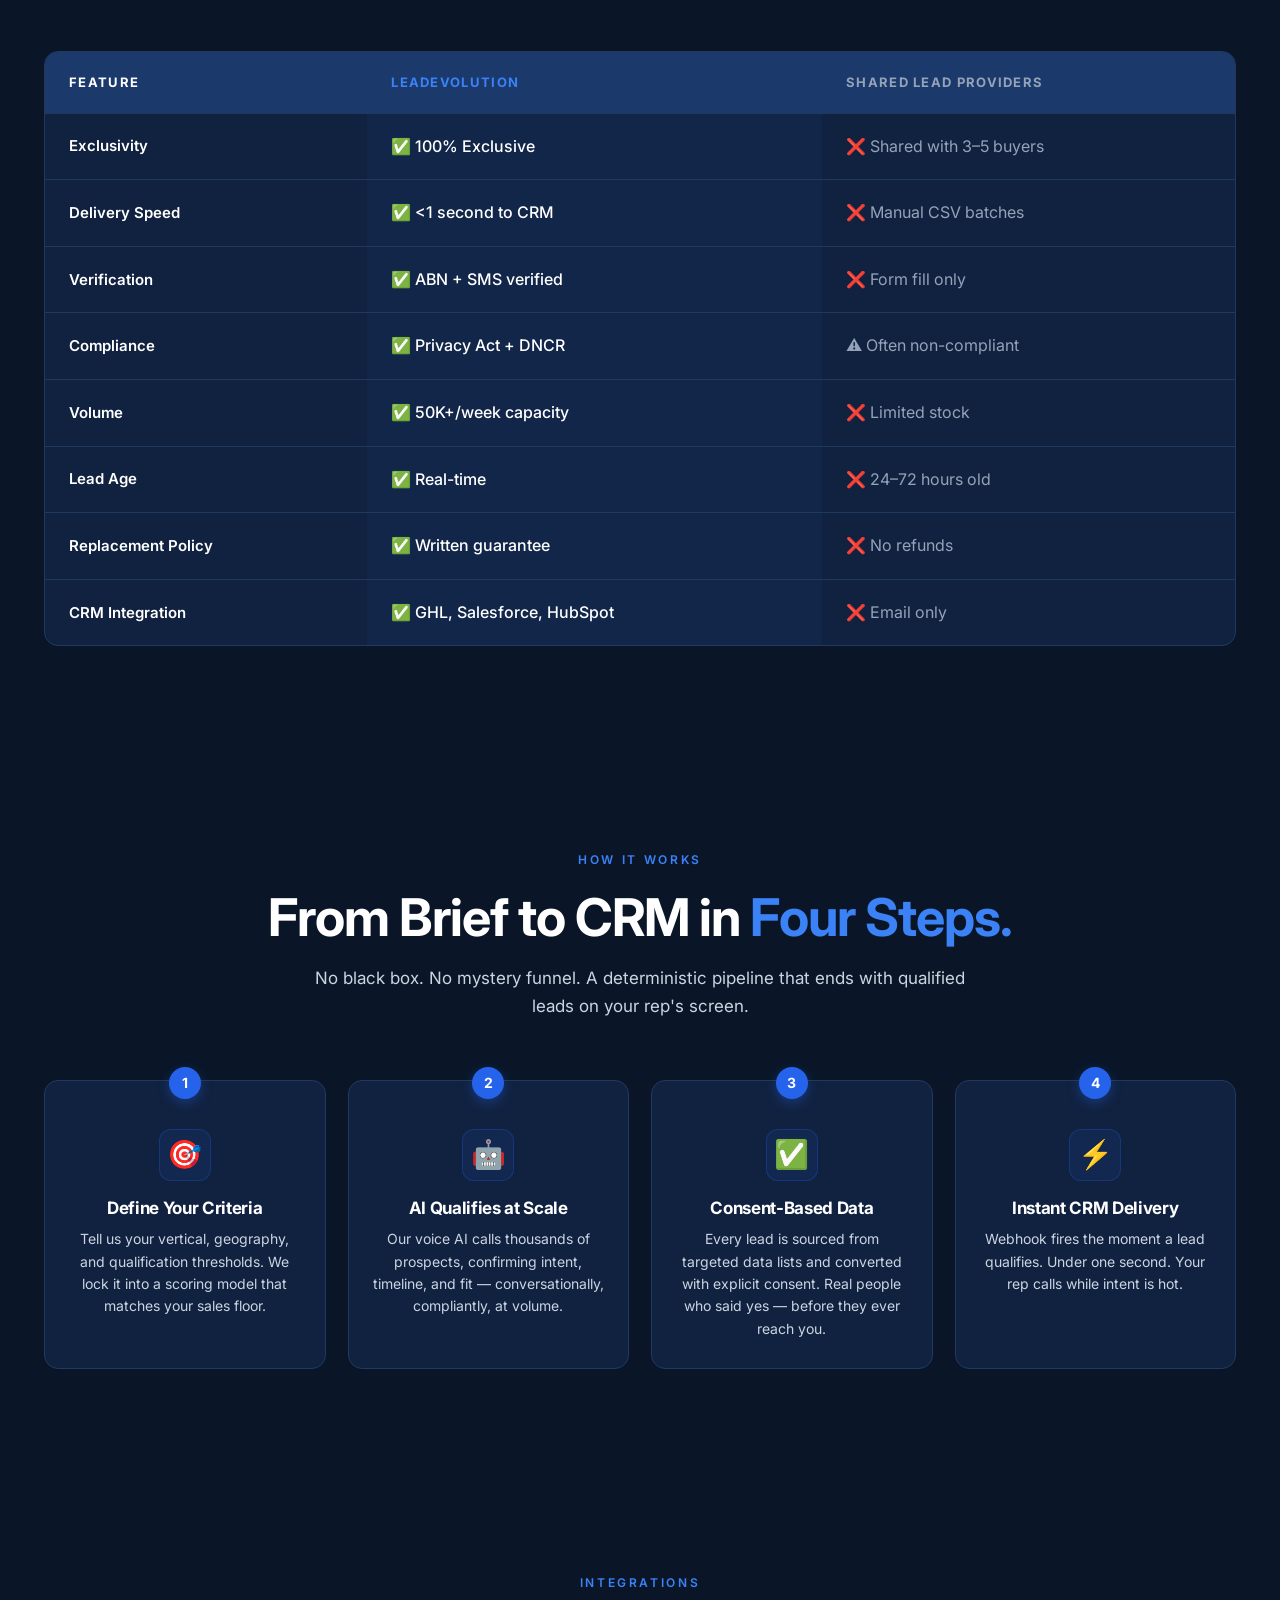
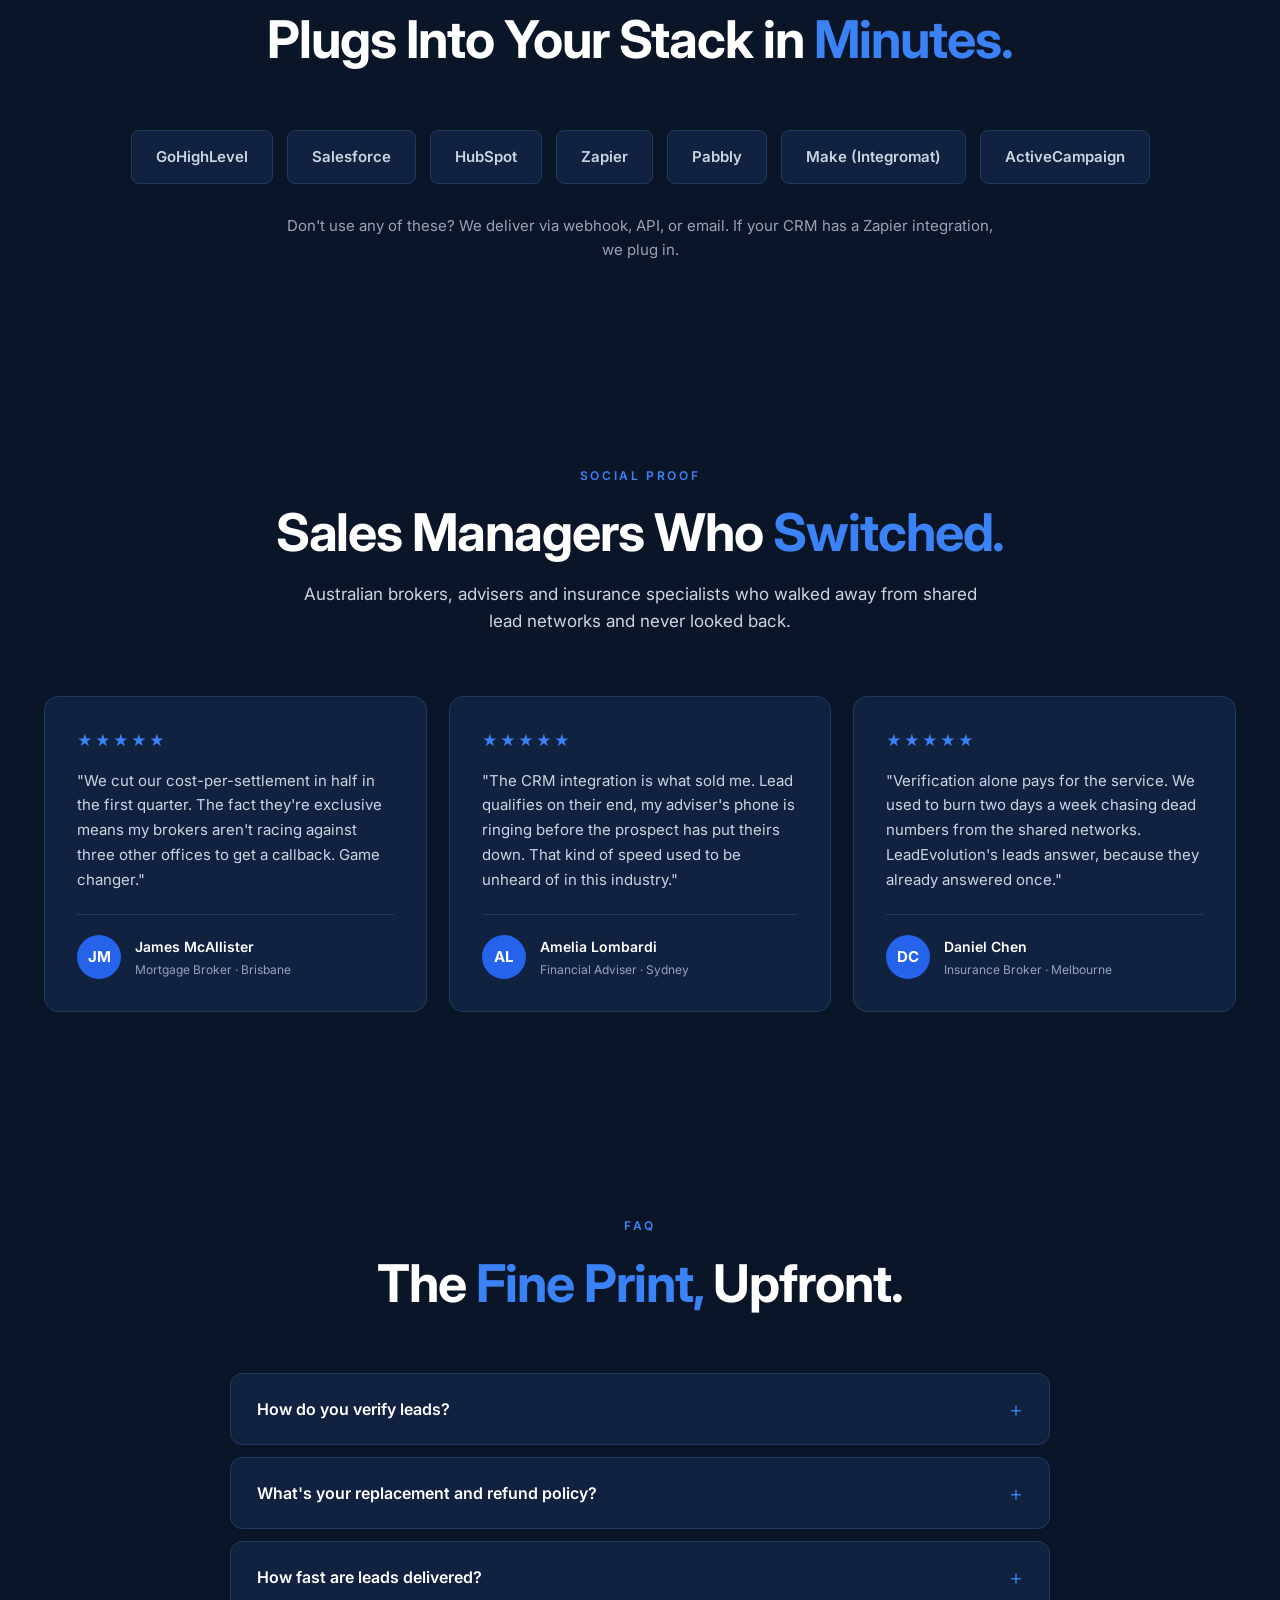
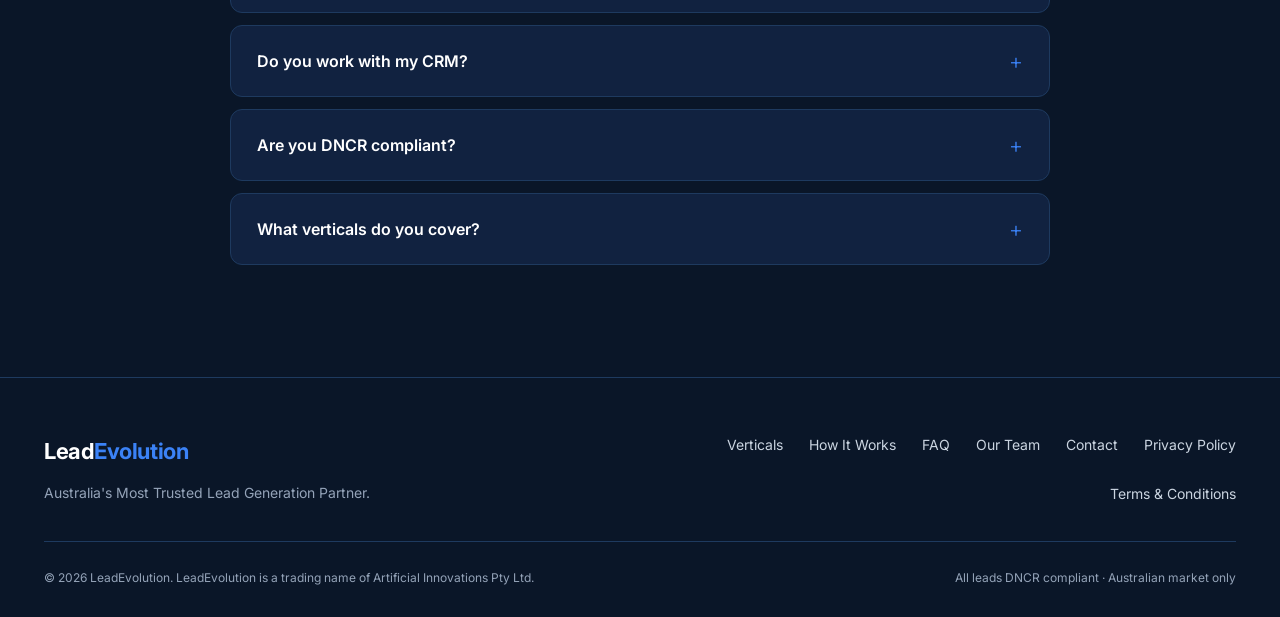
==== commit d10740d0: "Fix home page logo — add nav-logo span blue colour to match other pages" ====
--- a/index.html
+++ b/index.html
@@ -60,6 +60,8 @@
   }
   .logo{font-size:22px;font-weight:700;letter-spacing:-.02em;color:#FFFFFF}
   .logo span{color:#3B82F6}
+  .nav-logo{font-size:22px;font-weight:800;letter-spacing:-.02em;color:#FFFFFF;text-decoration:none}
+  .nav-logo span{color:#3B82F6}
   .nav-links{display:flex;gap:36px}
   .nav-links a{
     font-size:14px;color:#CBD5E1;font-weight:500;
